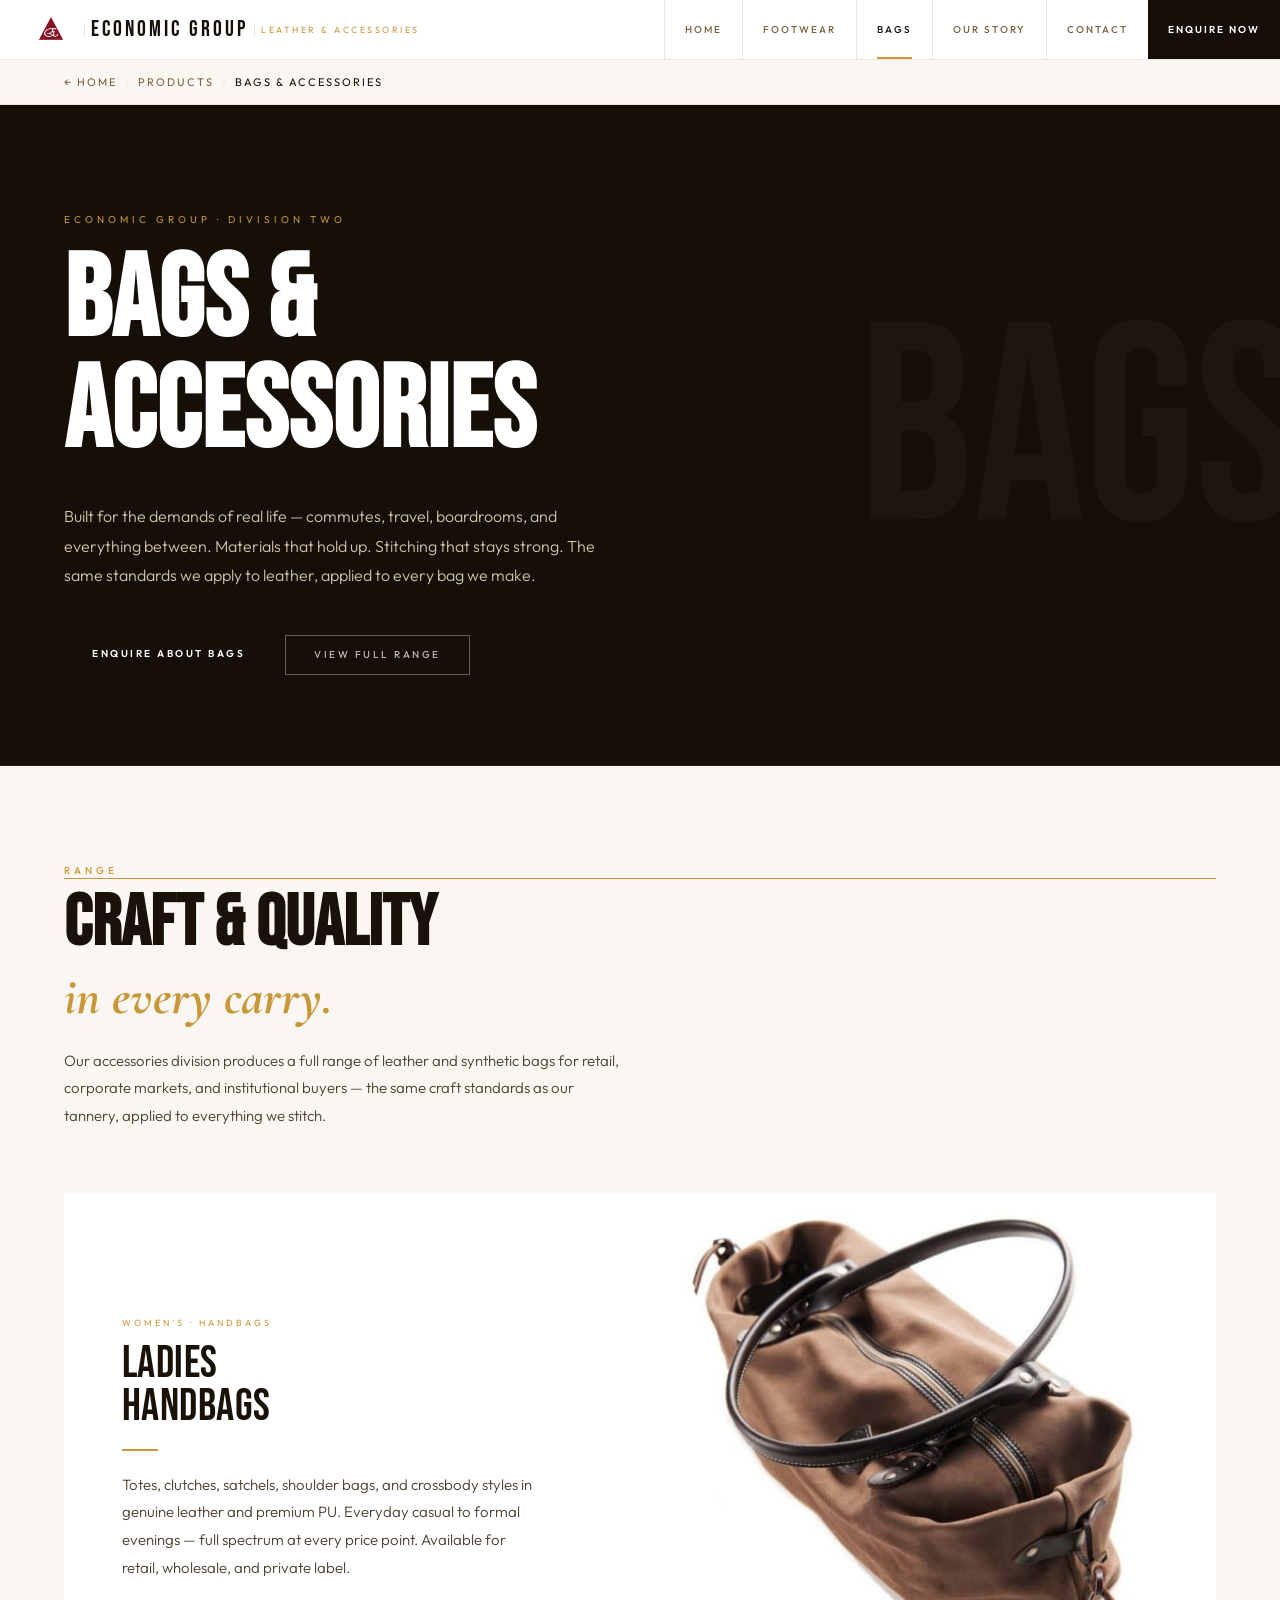
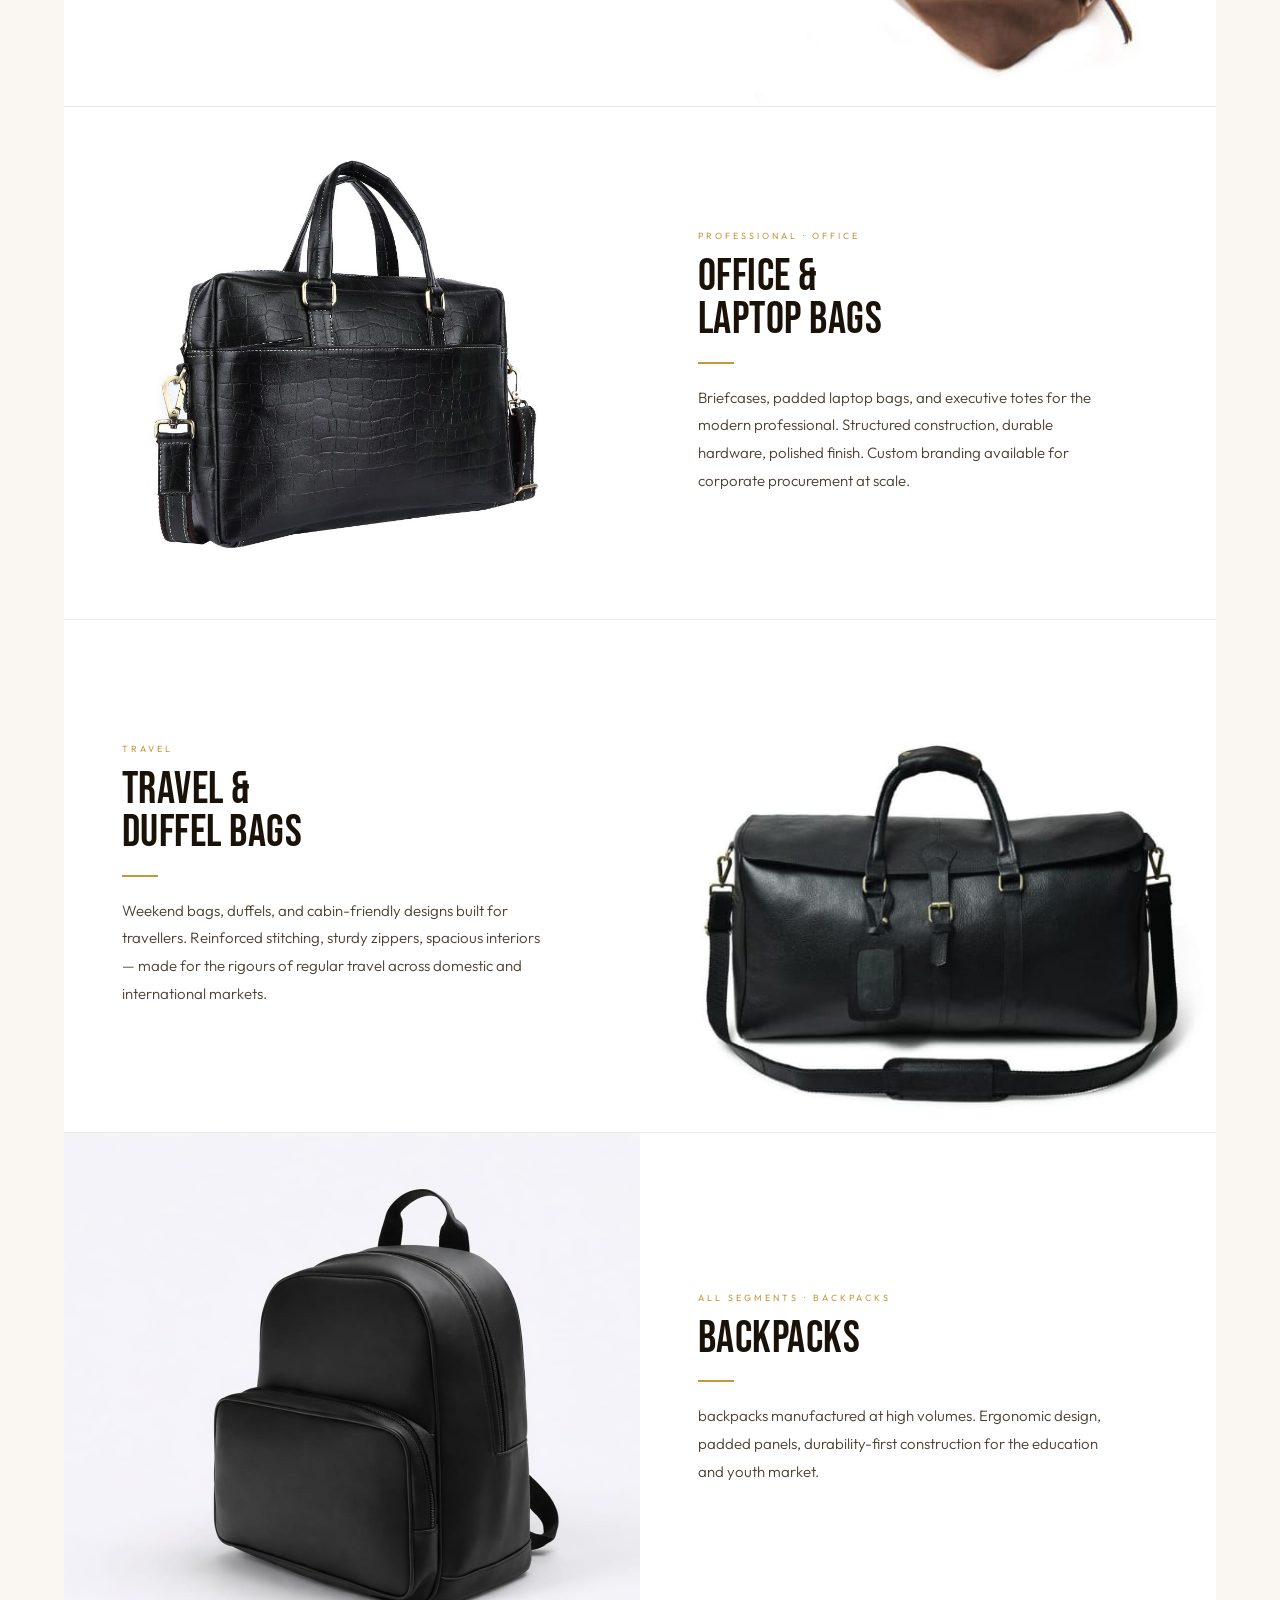
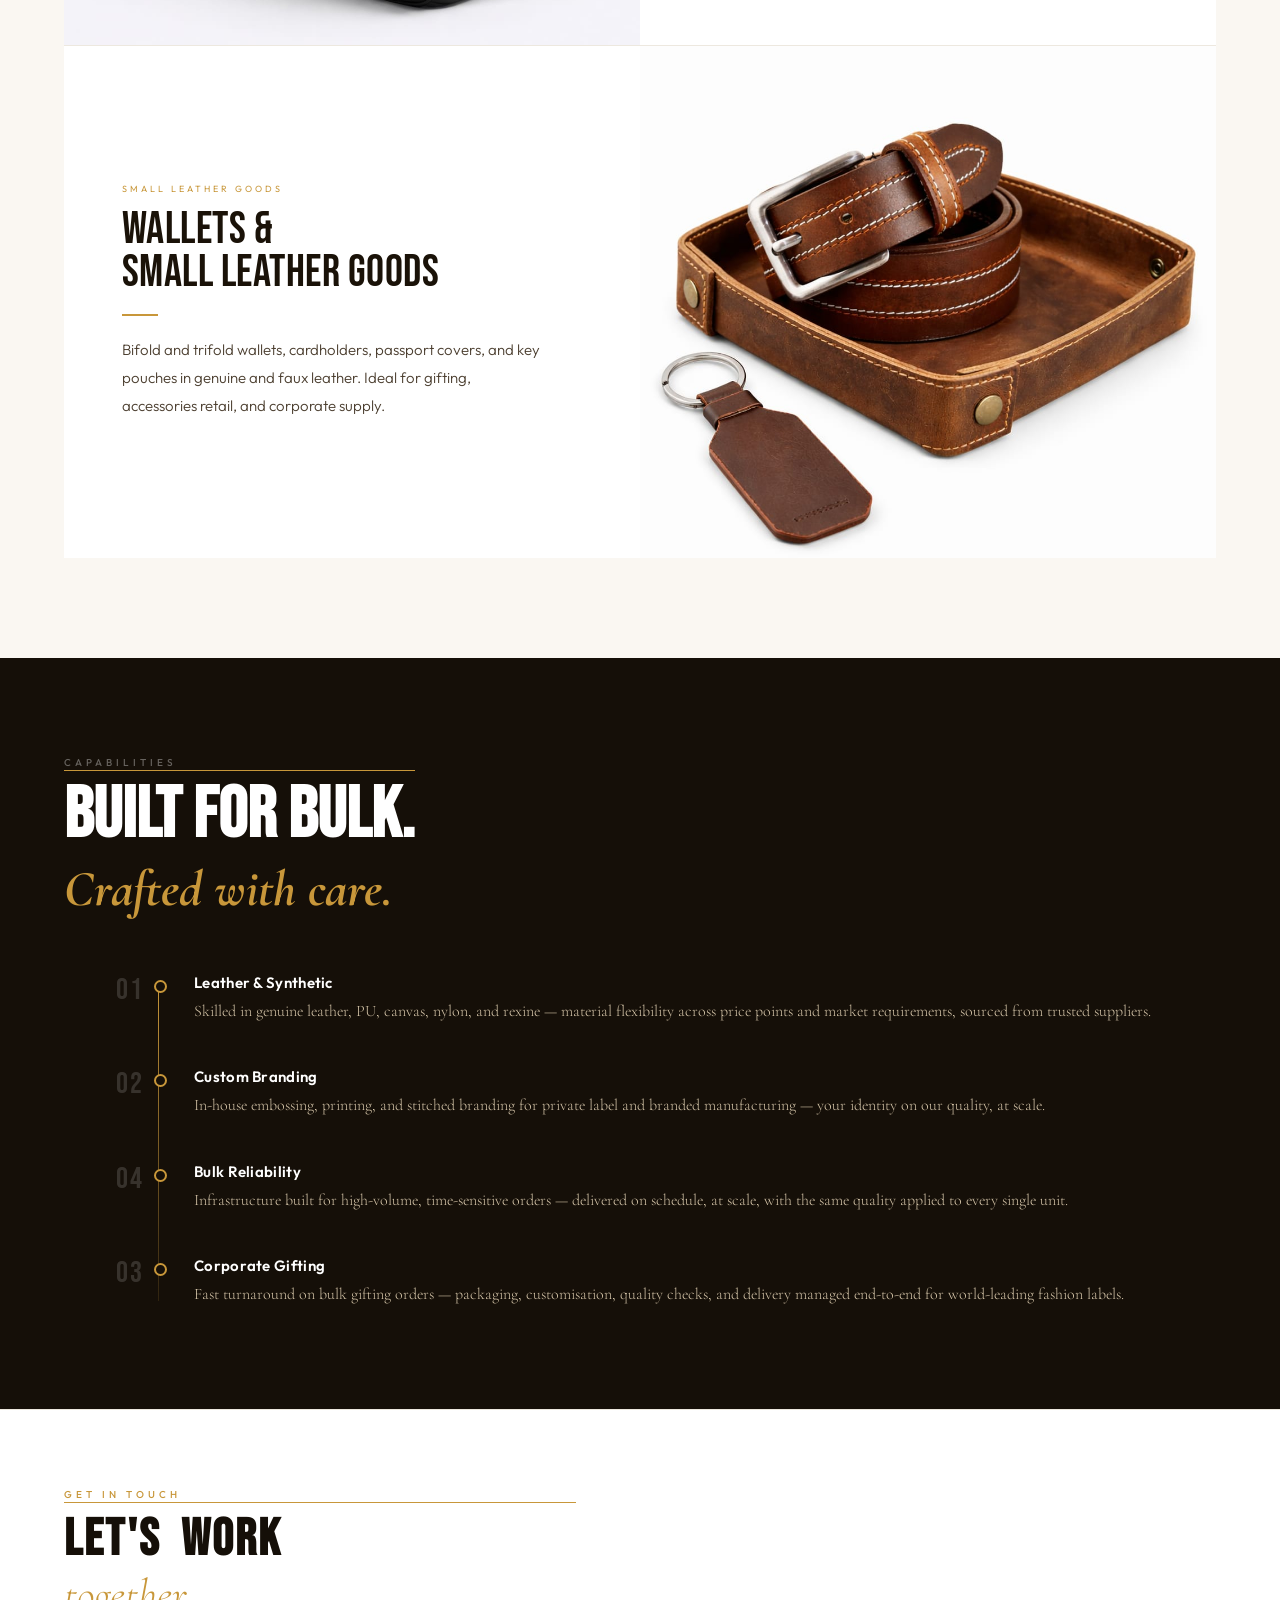
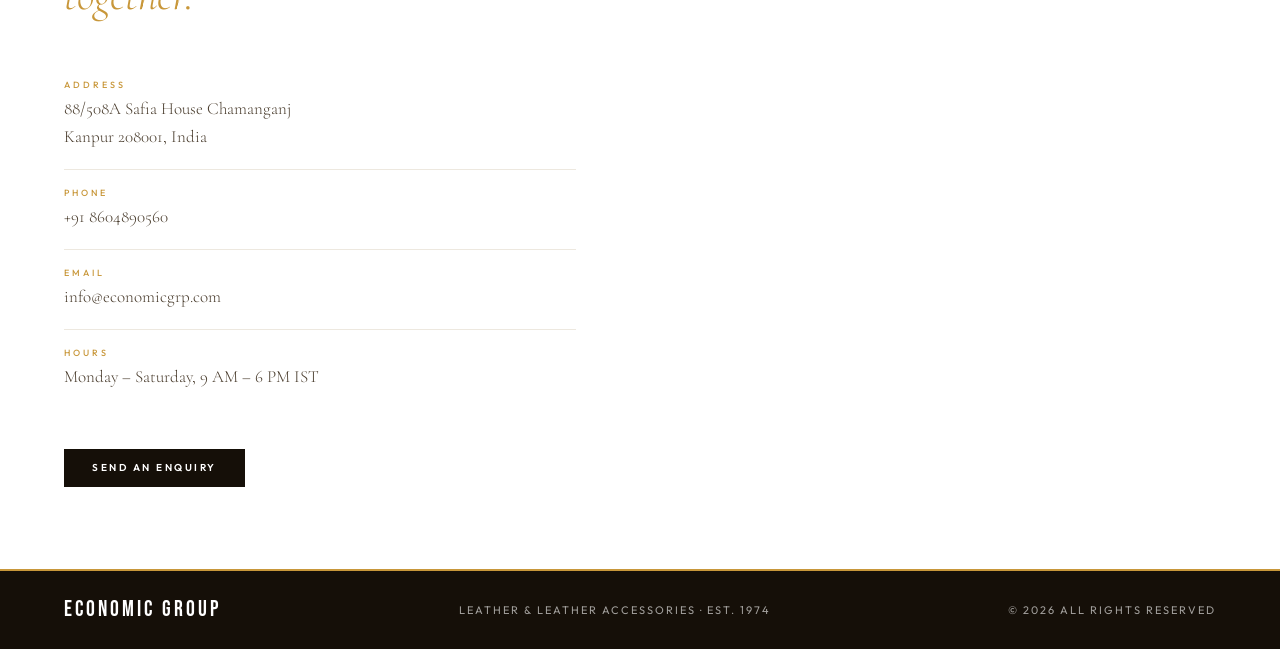
==== bags.html @ 154073e3 "Dev:: initialising project" ====
<!DOCTYPE html>
<html lang="en">
<head>
  <meta charset="UTF-8" />
  <meta name="viewport" content="width=device-width, initial-scale=1.0" />
  <meta name="description" content="Economic Group Bags & Accessories — Full-spectrum leather bag and accessories manufacturing. Division Two." />
  <title>Bags &amp; Accessories — Economic Group</title>
  <link rel="preconnect" href="https://fonts.googleapis.com" />
  <link rel="preconnect" href="https://fonts.gstatic.com" crossorigin />
  <link href="https://fonts.googleapis.com/css2?family=Bebas+Neue&family=Cormorant+Garamond:ital,wght@0,300;0,400;0,600;1,300;1,400;1,600&family=Outfit:wght@300;400;500;600&display=swap" rel="stylesheet" />
  <link rel="stylesheet" href="assets/css/style.css" />
  <link rel="stylesheet" href="assets/css/bags.css" />
</head>
<body>

  <!-- ══════════════════════════════════════
       NAV
  ══════════════════════════════════════ -->
  <header id="navbar">
    <div class="nav-inner">
      <div class="logo-wrap">
        <a href="index.html" style="display:flex;align-items:center;gap:6px;text-decoration:none;">
          <img src="assets/images/logo.png" alt="Economic Group" class="logo-img" />
          <div class="logo-divider"></div>
          <span class="logo-name">Economic Group</span>
          <div class="logo-divider"></div>
          <span class="logo-sub">Leather &amp; Accessories</span>
        </a>
      </div>
      <button class="hamburger" id="hamburger" aria-label="Open menu" aria-expanded="false">
        <span></span><span></span><span></span>
      </button>
      <nav class="nav-links" id="nav-links" role="navigation">
        <a href="index.html"          class="nav-link">Home</a>
        <a href="footwear.html"       class="nav-link">Footwear</a>
        <a href="bags.html"           class="nav-link active">Bags</a>
        <a href="index.html#story"    class="nav-link">Our Story</a>
        <a href="index.html#contact"  class="nav-link">Contact</a>
        <a href="index.html#contact"  class="nav-link cta">Enquire Now</a>
      </nav>
    </div>
  </header>

  <!-- Breadcrumb -->
  <div class="bg-back">
    <a href="index.html">&#8592; Home</a>
    <span class="bg-back-sep">/</span>
    <a href="index.html#products">Products</a>
    <span class="bg-back-sep">/</span>
    <span class="bg-back-current">Bags &amp; Accessories</span>
  </div>

  <!-- ══════════════════════════════════════
       HERO
  ══════════════════════════════════════ -->
  <section class="bg-hero">
    <div class="bg-hero-tag">Economic Group &middot; Division Two</div>
    <h1 class="bg-hero-title">
      <span class="bg-hero-line"><span class="bg-hero-line-inner">BAGS &amp;</span></span>
      <span class="bg-hero-line"><span class="bg-hero-line-inner">ACCESSORIES</span></span>
    </h1>
    <p class="bg-hero-sub">Built for the demands of real life — commutes, travel, boardrooms, and everything between. Materials that hold up. Stitching that stays strong. The same standards we apply to leather, applied to every bag we make.</p>
    <div class="bg-hero-actions">
      <a href="#contact" class="btn btn-fill">Enquire About Bags</a>
      <a href="#range" class="btn btn-ghost">View Full Range</a>
    </div>
  </section>

  <!-- ══════════════════════════════════════
       PRODUCT RANGE
  ══════════════════════════════════════ -->
  <section class="bg-range" id="range">
    <div class="bg-range-top fade-in">
      <div class="section-label">Range</div>
      <h2>CRAFT &amp; QUALITY<br><em>in every carry.</em></h2>
      <p>Our accessories division produces a full range of leather and synthetic bags for retail, corporate markets, and institutional buyers — the same craft standards as our tannery, applied to everything we stitch.</p>
    </div>

    <div class="bg-rows">

      <!-- Row 1: Text → Image -->
      <div class="bg-row fade-in">
        <div class="bg-row-text">
          <div class="bg-row-tag">Women&rsquo;s &middot; Handbags</div>
          <div class="bg-row-name">LADIES<br>HANDBAGS</div>
          <div class="bg-row-rule"></div>
          <p class="bg-row-desc">Totes, clutches, satchels, shoulder bags, and crossbody styles in genuine leather and premium PU. Everyday casual to formal evenings — full spectrum at every price point. Available for retail, wholesale, and private label.</p>
        </div>
        <div class="bg-row-img" style="background-image:url('./assets/images/ladies_handbag.jpeg');"></div>
      </div>

      <!-- Row 2: Image → Text -->
      <div class="bg-row fade-in">
        <div class="bg-row-img" style="background-image:url('./assets/images/laptop_bag.jpeg');"></div>
        <div class="bg-row-text">
          <div class="bg-row-tag">Professional &middot; Office</div>
          <div class="bg-row-name">OFFICE &amp;<br>LAPTOP BAGS</div>
          <div class="bg-row-rule"></div>
          <p class="bg-row-desc">Briefcases, padded laptop bags, and executive totes for the modern professional. Structured construction, durable hardware, polished finish. Custom branding available for corporate procurement at scale.</p>
        </div>
      </div>

      <!-- Row 3: Text → Image -->
      <div class="bg-row fade-in">
        <div class="bg-row-text">
          <div class="bg-row-tag">Travel</div>
          <div class="bg-row-name">TRAVEL &amp;<br>DUFFEL BAGS</div>
          <div class="bg-row-rule"></div>
          <p class="bg-row-desc">Weekend bags, duffels, and cabin-friendly designs built for travellers. Reinforced stitching, sturdy zippers, spacious interiors — made for the rigours of regular travel across domestic and international markets.</p>
        </div>
        <div class="bg-row-img" style="background-image:url('./assets/images/duffle_bag.jpeg');"></div>
      </div>

      <!-- Row 4: Image → Text -->
      <div class="bg-row fade-in">
        <div class="bg-row-img" style="background-image:url('./assets/images/backpack.jpeg');"></div>
        <div class="bg-row-text">
          <div class="bg-row-tag">All Segments &middot; Backpacks</div>
          <div class="bg-row-name">BACKPACKS</div>
          <div class="bg-row-rule"></div>
          <p class="bg-row-desc">backpacks manufactured at high volumes. Ergonomic design, padded panels, durability-first construction for the education and youth market.</p>
        </div>
      </div>

      <!-- Row 5: Text → Image -->
      <div class="bg-row fade-in">
        <div class="bg-row-text">
          <div class="bg-row-tag">Small Leather Goods</div>
          <div class="bg-row-name">WALLETS &amp;<br>SMALL LEATHER GOODS</div>
          <div class="bg-row-rule"></div>
          <p class="bg-row-desc">Bifold and trifold wallets, cardholders, passport covers, and key pouches in genuine and faux leather. Ideal for gifting, accessories retail, and corporate supply.</p>
        </div>
         <div class="bg-row-img" style="background-image:url('./assets/images/accessories.jpeg');"></div>
      </div>

    </div>
  </section>

  <!-- ══════════════════════════════════════
       CAPABILITIES
  ══════════════════════════════════════ -->
  <section class="bg-caps">
    <div class="bg-caps-top">
      <div class="fade-in">
        <div class="section-label" style="color:rgba(255,255,255,0.35)">Capabilities</div>
        <h2>BUILT FOR BULK.<br><em>Crafted with care.</em></h2>
      </div>
    </div>

    <div class="bg-tl-list">

      <div class="bg-tl-row fade-in">
        <div class="bg-tl-year">01</div>
        <div class="bg-tl-body">
          <h4>Leather &amp; Synthetic</h4>
          <p>Skilled in genuine leather, PU, canvas, nylon, and rexine — material flexibility across price points and market requirements, sourced from trusted suppliers.</p>
        </div>
      </div>

      <div class="bg-tl-row fade-in">
        <div class="bg-tl-year">02</div>
        <div class="bg-tl-body">
          <h4>Custom Branding</h4>
          <p>In-house embossing, printing, and stitched branding for private label and branded manufacturing — your identity on our quality, at scale.</p>
        </div>
      </div>

       <div class="bg-tl-row fade-in">
        <div class="bg-tl-year">04</div>
        <div class="bg-tl-body">
          <h4>Bulk Reliability</h4>
          <p>Infrastructure built for high-volume, time-sensitive orders — delivered on schedule, at scale, with the same quality applied to every single unit.</p>
        </div>
      </div>

      <div class="bg-tl-row fade-in">
        <div class="bg-tl-year">03</div>
        <div class="bg-tl-body">
          <h4>Corporate Gifting</h4>
          <p>Fast turnaround on bulk gifting orders — packaging, customisation, quality checks, and delivery managed end-to-end for world-leading fashion labels.</p>
        </div>
      </div>



    </div>
  </section>

  <!-- ══════════════════════════════════════
       CONTACT
  ══════════════════════════════════════ -->
  <section class="contact" id="contact">
    <div class="contact-left fade-in">
      <div>
        <div class="section-label">Get In Touch</div>
        <h2 class="contact-title">LET'S WORK<br><em>together.</em></h2>
        <div class="contact-fields">
          <div class="cf">
            <div class="cf-label">Address</div>
            <div class="cf-val">88/508A Safia House Chamanganj<br>Kanpur 208001, India</div>
          </div>
          <div class="cf">
            <div class="cf-label">Phone</div>
            <div class="cf-val cf-phones">
              <a href="tel:+918604890560">+91 8604890560</a>
            </div>
          </div>
          <div class="cf">
            <div class="cf-label">Email</div>
            <div class="cf-val"><a href="mailto:info@economicgrp.com">info@economicgrp.com</a></div>
          </div>
          <div class="cf">
            <div class="cf-label">Hours</div>
            <div class="cf-val">Monday &ndash; Saturday, 9 AM &ndash; 6 PM IST</div>
          </div>
        </div>
      </div>
      <div class="contact-btn">
        <a href="mailto:info@economicgroup.in" class="btn btn-fill">Send an Enquiry</a>
      </div>
    </div>
    <div class="contact-right">
      <iframe
        class="contact-map"
        src="https://www.google.com/maps/embed?pb=!1m18!1m12!1m3!1d14287.768157332483!2d80.30934991040796!3d26.45759719113403!2m3!1f0!2f0!3f0!3m2!1i1024!2i768!4f13.1!3m3!1m2!1s0x399c4762bb68a57b%3A0x870ddd09cadb2f31!2sEconomic%20Enterprises!5e0!3m2!1sen!2sin!4v1776615343501!5m2!1sen!2sin"
        width="100%"
        height="100%"
        style="border:0;"
        allowfullscreen=""
        loading="lazy"
        referrerpolicy="no-referrer-when-downgrade"
        title="Economic Group location — 44 Matheswartalla Road, Kolkata">
      </iframe>
    </div>
  </section>

  <!-- ══════════════════════════════════════
       FOOTER
  ══════════════════════════════════════ -->
  <footer>
    <div class="footer-inner">
      <div class="f-logo">Economic Group</div>
      <span class="f-mid">Leather &amp; Leather Accessories &middot; Est. 1974</span>
      <span class="f-copy">&copy; 2026 All Rights Reserved</span>
    </div>
  </footer>

  <div id="scroll-progress"></div>
  <script src="assets/js/script.js"></script>
</body>
</html>
---- assets/css/style.css ----
/* ═══════════════════════════════════════════════════════
   ECONOMIC GROUP — style.css
   Design 5: Editorial Minimal (mix of Bold + Minimal White)
   Fonts: Bebas Neue (display) · Cormorant Garamond (serif) · Outfit (body)
   Palette: White/cream base · Amber accent · Dark contrast sections
═══════════════════════════════════════════════════════ */

/* ── DESIGN TOKENS ── */
:root {
  /* Accent */
  --amber:         #c8973a;
  --amber-hover:   #e0aa48;

  /* Backgrounds */
  --dark:          #150f08;
  --dark-2:        #1e160c;
  --dark-3:        #2a1e10;
  --cream:         #faf7f2;
  --white:         #ffffff;

  /* Borders */
  --border:        #ede8df;
  --border-dark:   rgba(255, 255, 255, 0.06);

  /* Typography — all values tuned for legibility */
  --text-primary:  #1a1208;   /* near-black headings / main text */
  --text-body:     #4a3d2e;   /* body paragraphs on light bg */
  --text-muted:    #7a6040;   /* labels, captions, nav links */
  --text-on-dark:  #d4c4a8;   /* body text on dark sections */
  --text-dim:      #8a7058;   /* secondary on dark sections */

  /* Fonts */
  --font-display:  'Bebas Neue', sans-serif;
  --font-serif:    'Cormorant Garamond', Georgia, serif;
  --font-body:     'Outfit', -apple-system, sans-serif;

  /* Layout */
  --nav-h:         60px;
  --max-w:         1280px;
  --pad-x:         64px;
}

/* ── RESET ── */
*, *::before, *::after { box-sizing: border-box; margin: 0; padding: 0; }
html { scroll-behavior: smooth; font-size: 16px; -webkit-text-size-adjust: 100%; }
body { font-family: var(--font-body); background: var(--white); color: var(--text-primary); line-height: 1; overflow-x: clip; }
/* Prevent page scroll when mobile nav is open — does NOT touch overflow-x or break sticky */
body.nav-open { overflow-y: hidden; }
img  { display: block; max-width: 100%; }
a    { text-decoration: none; color: inherit; }
ul   { list-style: none; }

/* ══════════════════════════════════════════════
   GLOBAL ANIMATION TOKENS
══════════════════════════════════════════════ */
:root {
  --ease-out-expo:  cubic-bezier(0.16, 1, 0.3, 1);
  --ease-out-quart: cubic-bezier(0.25, 1, 0.5, 1);
  --ease-in-out:    cubic-bezier(0.4, 0, 0.2, 1);
}

/* ── SCROLL FADE-IN ── */
.fade-in {
  opacity: 0;
  transform: translateY(36px);
  transition: opacity 0.75s var(--ease-out-expo),
              transform 0.75s var(--ease-out-expo);
}
.fade-in.visible {
  opacity: 1;
  transform: translateY(0);
}

/* ── WORD REVEAL (text split animation) ── */
.word-wrap {
  display: inline-block;
  overflow: hidden;
  vertical-align: bottom;
  padding-bottom: 0.05em;     /* prevents descender clip */
  margin-right: 0.22em;
}
.word-wrap .word {
  display: inline-block;
  transform: translateY(108%);
  opacity: 0;
  transition: transform 0.75s var(--ease-out-expo),
              opacity 0.55s ease;
}
.word-wrap.revealed .word {
  transform: translateY(0);
  opacity: 1;
}

/* ── HERO INTRO SEQUENCE ── */
@keyframes heroSlideUp {
  from { opacity: 0; transform: translateY(28px); }
  to   { opacity: 1; transform: translateY(0);    }
}
@keyframes heroFadeIn {
  from { opacity: 0; }
  to   { opacity: 1; }
}
/* Curtain-reveal: inner span rises up from behind a clipped container */
@keyframes heroLineUp {
  from { transform: translateY(110%); opacity: 0; }
  to   { transform: translateY(0);    opacity: 1; }
}
/* Eyebrow line extends in */
@keyframes eyebrowExpand {
  from { width: 0; opacity: 0; }
  to   { width: 28px; opacity: 1; }
}

.hero-eyebrow      { animation: heroSlideUp  0.8s var(--ease-out-expo) 0.2s  both; }
.eyebrow-line      { animation: eyebrowExpand 0.7s var(--ease-out-expo) 0.15s both; }
/* Title: each line staggers */
.hero-title        { animation: none; } /* handled per-line below */
.hero-line-inner   { animation: heroLineUp 0.9s var(--ease-out-expo) both; }
.hero-line:nth-child(1) .hero-line-inner { animation-delay: 0.35s; }
.hero-line:nth-child(2) .hero-line-inner { animation-delay: 0.55s; }
.hero-line:nth-child(3) .hero-line-inner { animation-delay: 0.75s; }
.hero-sub          { animation: heroSlideUp  0.9s var(--ease-out-expo) 1.0s  both; }
.hero-actions      { animation: heroSlideUp  0.9s var(--ease-out-expo) 1.2s  both; }
.hero-badge        { animation: heroFadeIn   1.0s ease                 1.5s  both; }
.hero-scroll-hint  { animation: heroFadeIn   1.0s ease                 1.9s  both; }

/* ── SECTION LABEL UNDERLINE DRAW ── */
.section-label {
  position: relative;
  display: inline-block;
}
.section-label::after {
  content: '';
  position: absolute;
  bottom: -3px;
  left: 0;
  width: 0;
  height: 1px;
  background: var(--amber);
  transition: width 0.6s var(--ease-out-expo);
}
.section-label.revealed::after { width: 100%; }

/* ── NAV SCROLLED STATE ── */
#navbar {
  transition: box-shadow 0.3s ease, background 0.3s ease;
}
#navbar.scrolled {
  box-shadow: 0 2px 24px rgba(21,15,8,0.10);
}

/* ── SMOOTH SCROLL OVERRIDE (for JS eased scroll) ── */
html { scroll-behavior: auto; }   /* we handle it in JS for polish */

/* ── TIMELINE LINE DRAW ── */
.tl-list::before {
  transform-origin: top;
  transform: scaleY(0);
  transition: transform 1.4s var(--ease-out-expo);
}
.tl-list.line-drawn::before { transform: scaleY(1); }

/* ── STAT PULSE ON COMPLETE ── */
@keyframes statPulse {
  0%   { transform: scale(1);    }
  40%  { transform: scale(1.06); }
  100% { transform: scale(1);    }
}
.stat-num.pulse { animation: statPulse 0.45s var(--ease-out-quart); }

/* ── SHIMMER ON AMBER RULE ── */
@keyframes shimmerRule {
  from { background-position: -100% 0; }
  to   { background-position: 200% 0;  }
}
.rule.shimmer {
  background: linear-gradient(
    90deg,
    var(--amber) 0%,
    #f0c060 45%,
    var(--amber) 100%
  );
  background-size: 200% 100%;
  animation: shimmerRule 1.2s ease forwards;
}

/* ── PRODUCT CARD HOVER LIFT ── */
.prod-card {
  transition: transform 0.4s var(--ease-out-expo),
              box-shadow 0.4s var(--ease-out-expo);
  will-change: transform;
}
.prod-card:hover {
  transform: translateY(-6px);
  box-shadow: 0 20px 48px rgba(21,15,8,0.12);
}

/* ── PRODUCT CARD INNER IMAGE ZOOM (merged with base .prod-photo below) ── */

/* ── BUTTON MAGNETIC / RIPPLE ── */
.btn { position: relative; overflow: hidden; }
.btn .ripple {
  position: absolute;
  border-radius: 50%;
  background: rgba(255,255,255,0.25);
  transform: scale(0);
  animation: rippleAnim 0.55s linear;
  pointer-events: none;
}
@keyframes rippleAnim {
  to { transform: scale(4); opacity: 0; }
}

/* ── ABOUT / BANNER STAT HOVER ── */
.banner-stat {
  transition: transform 0.3s var(--ease-out-expo),
              border-color 0.3s ease,
              padding-left 0.3s var(--ease-out-expo);
}
.banner-stat:hover {
  border-bottom-color: rgba(200,151,58,0.3);
}

/* ── TIMELINE ROW HOVER ── */
.tl-row {
  transition: background 0.2s ease;
}

/* ── TICKER PAUSE ON HOVER ── */
.ticker:hover .ticker-track { animation-play-state: paused; }

/* ── CONTACT FIELD HOVER ── */
.cf {
  transition: padding-left 0.25s var(--ease-out-expo);
}
.cf:hover { padding-left: 6px; }
.cf .cf-label {
  transition: letter-spacing 0.3s ease;
}
.cf:hover .cf-label { letter-spacing: 5px; }

/* ── IMAGE OVERLAY SHIMMER on about-img ── */
.about-img::after {
  content: '';
  position: absolute;
  inset: 0;
  background: linear-gradient(
    135deg,
    transparent 40%,
    rgba(200,151,58,0.08) 50%,
    transparent 60%
  );
  background-size: 200% 200%;
  opacity: 0;
  transition: opacity 0.4s ease;
  pointer-events: none;
  z-index: 1;
}
.about-img:hover::after { opacity: 1; }

/* ── SHARED UTILITIES ── */
.section-label {
  font-family: var(--font-body);
  font-size: 10px;
  color: var(--amber);
  letter-spacing: 4px;
  text-transform: uppercase;
  font-weight: 500;
  margin-bottom: 14px;
  display: block;
}

.rule {
  width: 36px;
  height: 2px;
  background: var(--amber);
  margin: 20px 0;
}

/* ── BUTTONS ── */
.btn {
  display: inline-block;
  font-family: var(--font-body);
  font-size: 10px;
  font-weight: 600;
  letter-spacing: 2.5px;
  text-transform: uppercase;
  padding: 14px 28px;
  cursor: pointer;
  transition: background 0.25s, color 0.25s, border-color 0.25s;
  white-space: nowrap;
}
.btn-fill            { background: var(--dark); color: #fff; }
.btn-fill:hover      { background: var(--amber); color: var(--dark); }
.btn-border          { border: 1px solid var(--border); color: var(--text-muted); }
.btn-border:hover    { border-color: var(--amber); color: var(--amber); }

/* ══════════════════════════════════════════════
   NAVBAR
══════════════════════════════════════════════ */
#navbar {
  position: sticky;
  top: 0;
  z-index: 1000;
  background: #fff;
  border-bottom: 1px solid var(--border);
  height: var(--nav-h);
  /* overflow visible so the absolute dropdown clears the bar */
  overflow: visible;
}

.nav-inner {
  width: 100%;
  padding: 0 0 0 24px;
  height: 100%;
  display: flex;
  align-items: center;
  justify-content: space-between;
  position: relative; /* containing block for absolute dropdown */
}

/* ── Logo ── */
.logo-wrap    { display: flex; align-items: center; gap: 6px; }
.logo-img     { height: 54px; width: 54px; object-fit: contain; display: block; flex-shrink: 0; }
.logo-name    { font-family: var(--font-display); font-size: 22px; letter-spacing: 3px; color: var(--dark); line-height: 1; }
.logo-divider { width: 1px; height: 14px; background: var(--border); flex-shrink: 0; }
.logo-sub     { font-family: var(--font-body); font-size: 9px; color: var(--amber); letter-spacing: 2.5px; text-transform: uppercase; font-weight: 400; }

/* ── Desktop nav list ── */
.nav-links {
  display: flex;
  align-items: center;
  height: 100%;
  /* clip the amber underlines so they don't overflow the bar */
  overflow: hidden;
}

/* ── Each nav link ── */
.nav-link {
  position: relative;
  font-family: var(--font-body);
  font-size: 10px;
  color: var(--text-muted);
  letter-spacing: 2px;
  text-transform: uppercase;
  font-weight: 500;
  padding: 0 20px;
  height: 100%;
  display: flex;
  align-items: center;
  border-left: 1px solid var(--border);
  white-space: nowrap;
  transition: color 0.2s;
}

/* Amber underline slide — regular links only */
.nav-link:not(.cta)::after {
  content: '';
  position: absolute;
  bottom: 0; left: 20px; right: 20px;
  height: 2px;
  background: var(--amber);
  transform: scaleX(0);
  transform-origin: left;
  transition: transform 0.35s var(--ease-out-expo);
}
.nav-link:not(.cta):hover::after,
.nav-link:not(.cta).active::after { transform: scaleX(1); }
.nav-link:not(.cta):hover,
.nav-link:not(.cta).active        { color: var(--dark); }

/* ── CTA button ── */
.nav-link.cta {
  background: var(--dark);
  color: #fff;
  font-weight: 600;
  border-left: none;
  transition: background 0.25s, color 0.25s;
}
.nav-link.cta:hover { background: var(--amber); color: var(--dark); }

/* ── Hamburger (hidden on desktop) ── */
.hamburger {
  display: none;
  flex-direction: column;
  justify-content: center;
  gap: 5px;
  background: none;
  border: none;
  cursor: pointer;
  padding: 8px;
  flex-shrink: 0;
}
.hamburger span {
  display: block;
  width: 22px;
  height: 2px;
  background: var(--dark);
  border-radius: 1px;
  transition: transform 0.3s ease, opacity 0.3s ease;
  transform-origin: center;
}
.hamburger.open span:nth-child(1) { transform: translateY(7px) rotate(45deg); }
.hamburger.open span:nth-child(2) { opacity: 0; transform: scaleX(0); }
.hamburger.open span:nth-child(3) { transform: translateY(-7px) rotate(-45deg); }

/* ══════════════════════════════════════════════
   HERO — full-width video background
══════════════════════════════════════════════ */
.hero {
  position: relative;
  width: 100%;
  min-height: calc(100vh - var(--nav-h));
  max-height: clamp(860px, 92vh, 1100px);
  overflow: hidden;
  display: flex;
  align-items: flex-end;
  border-bottom: 2px solid var(--amber);
}

/* Video fills the entire hero */
.hero-video {
  position: absolute;
  inset: 0;
  width: 100%;
  height: 100%;
  object-fit: cover;
  object-position: center 30%;
  z-index: 0;
  /* Slight warmth filter to match amber palette */
  filter: brightness(0.85) saturate(0.9) sepia(0.12);
}

/* Warm cinematic gradient overlay */
/* Strong dark on left (for text legibility), soft on right */
.hero-overlay {
  position: absolute;
  inset: 0;
  z-index: 1;
  background:
    linear-gradient(
      to right,
      rgba(12, 7, 2, 0.88) 0%,
      rgba(12, 7, 2, 0.70) 40%,
      rgba(12, 7, 2, 0.30) 70%,
      rgba(12, 7, 2, 0.10) 100%
    ),
    linear-gradient(
      to top,
      rgba(12, 7, 2, 0.60) 0%,
      transparent 40%
    );
}

/* Text content — sits above video + overlay */
.hero-content {
  position: relative;
  z-index: 2;
  padding: 0 var(--pad-x) 130px;
  max-width: 720px;
}

.hero-eyebrow {
  display: flex;
  align-items: center;
  gap: 12px;
  font-family: var(--font-body);
  font-size: 9px;
  color: var(--amber);
  letter-spacing: 4px;
  text-transform: uppercase;
  font-weight: 500;
  margin-bottom: 24px;
}
.eyebrow-line {
  display: block;
  width: 28px;
  height: 1px;
  background: var(--amber);
  flex-shrink: 0;
}

.hero-title {
  font-family: var(--font-display);
  font-size: clamp(58px, 7.5vw, 96px);
  line-height: 1;
  letter-spacing: 2px;
  color: #f5ede0;
  margin-bottom: 28px;
}

/* Each line: clips the inner span so it reveals upward */
.hero-line {
  display: block;
  overflow: hidden;
  padding-bottom: 0.04em; /* prevent descender clipping */
}
.hero-line-inner {
  display: block;
}
.hero-line-inner.amber   { color: var(--amber); }
.hero-line-inner.outline {
  -webkit-text-stroke: 1.5px rgba(245, 237, 224, 0.92);
  /* Dark fill matching the hero overlay — looks hollow on video, renders sharp */
  color: rgba(10, 6, 2, 0.72);
  transform: translateZ(0);
  backface-visibility: hidden;
  -webkit-backface-visibility: hidden;
}

.hero-sub {
  font-family: var(--font-serif);
  font-size: 17px;
  color: rgba(220, 200, 170, 0.88);
  line-height: 1.75;
  font-weight: 300;
  font-style: italic;
  max-width: 520px;
  margin-bottom: 40px;
}

.hero-actions { display: flex; gap: 12px; flex-wrap: wrap; }

/* Ghost button variant for hero (white outline, readable on video) */
.btn-ghost {
  border: 1px solid rgba(245,237,224,0.35);
  color: rgba(245,237,224,0.75);
  background: transparent;
  padding: 14px 28px;
  font-family: var(--font-body);
  font-size: 10px;
  font-weight: 500;
  letter-spacing: 2.5px;
  text-transform: uppercase;
  transition: border-color 0.25s, color 0.25s, background 0.25s;
  display: inline-block;
}
.btn-ghost:hover {
  border-color: var(--amber);
  color: var(--amber);
}

/* Badge — bottom-left corner of hero */
.hero-badge {
  position: absolute;
  bottom: 32px;
  right: var(--pad-x);
  z-index: 2;
  background: rgba(21, 15, 8, 0.75);
  border-left: 3px solid var(--amber);
  padding: 14px 20px;
  backdrop-filter: blur(8px);
  -webkit-backdrop-filter: blur(8px);
}
.hero-badge-label {
  font-family: var(--font-body);
  font-size: 8px;
  color: var(--amber);
  letter-spacing: 3px;
  text-transform: uppercase;
  margin-bottom: 4px;
  font-weight: 500;
}
.hero-badge-val {
  font-family: var(--font-display);
  font-size: 22px;
  color: #f5ede0;
  letter-spacing: 2px;
}

/* Scroll hint */
.hero-scroll-hint {
  position: absolute;
  bottom: 40px;
  left: 50%;
  transform: translateX(-50%);
  z-index: 2;
  display: flex;
  flex-direction: column;
  align-items: center;
  gap: 6px;
}
.hero-scroll-hint span {
  font-family: var(--font-body);
  font-size: 8px;
  color: rgba(200,151,58,0.6);
  letter-spacing: 3px;
  text-transform: uppercase;
}
.scroll-arrow {
  width: 1px;
  height: 32px;
  background: linear-gradient(to bottom, var(--amber), transparent);
  animation: scrollPulse 1.8s ease-in-out infinite;
}
@keyframes scrollPulse {
  0%, 100% { opacity: 0.4; transform: scaleY(0.7); }
  50%       { opacity: 1;   transform: scaleY(1);   }
}

/* ══════════════════════════════════════════════
   TICKER
══════════════════════════════════════════════ */
.ticker {
  background: var(--dark);
  padding: 16px 0;
  overflow: hidden;
  white-space: nowrap;
  border-top: 2px solid var(--amber);
  border-bottom: 1px solid rgba(255,255,255,0.06);
  user-select: none;
}
.ticker-track {
  display: inline-flex;
  align-items: center;
  animation: ticker 32s linear infinite;
}
.ticker-track span {
  font-family: var(--font-body);
  font-size: 11px;
  color: rgba(255, 255, 255, 0.82);
  letter-spacing: 3px;
  text-transform: uppercase;
  font-weight: 500;
  padding: 0 24px;
}
.ticker-track .sep { color: var(--amber); padding: 0 4px; }

@keyframes ticker {
  from { transform: translateX(0); }
  to   { transform: translateX(-50%); }
}

/* ══════════════════════════════════════════════
   STATS
══════════════════════════════════════════════ */
.stats {
  display: grid;
  grid-template-columns: repeat(4, 1fr);
  border-bottom: 1px solid var(--border);
}
.stat {
  padding: 48px 24px;
  text-align: center;
  border-right: 1px solid var(--border);
  transition: background 0.25s;
}
.stat:last-child { border-right: none; }
.stat:hover { background: var(--cream); }

.stat-num {
  font-family: var(--font-display);
  font-size: 58px;
  color: var(--dark);
  letter-spacing: 2px;
  line-height: 1;
}
.stat-num sup {
  font-size: 24px;
  color: var(--amber);
  font-family: var(--font-body);
  font-weight: 300;
  vertical-align: super;
}
.stat-lbl {
  font-family: var(--font-serif);
  font-size: 15px;
  color: var(--text-body);
  font-style: italic;
  font-weight: 300;
  margin-top: 10px;
}

/* ══════════════════════════════════════════════
   ABOUT
══════════════════════════════════════════════ */
.about {
  display: grid;
  grid-template-columns: 1fr 1fr;
  min-height: 520px;
  border-bottom: 1px solid var(--border);
}
.about-img {
  position: relative;
  overflow: hidden;
  min-height: clamp(480px, 42vw, 780px);
}
.about-img-inner {
  position: absolute;
  inset: 0;
  background-size: cover;
  background-position: center;
  transition: transform 0.9s ease;
}
.about-img:hover .about-img-inner { transform: scale(1.04); }

.about-img-tag {
  position: absolute;
  bottom: 0; left: 0; right: 0;
  background: var(--dark);
  padding: 16px 28px;
  display: flex;
  justify-content: space-between;
  align-items: center;
}
.about-img-tag span {
  font-family: var(--font-body);
  font-size: 9px;
  color: var(--text-dim);
  letter-spacing: 2px;
  text-transform: uppercase;
  font-weight: 400;
}
.about-img-tag strong {
  font-family: var(--font-display);
  font-size: 16px;
  color: var(--amber);
  letter-spacing: 2px;
}

.about-text {
  padding: 72px var(--pad-x);
  display: flex;
  flex-direction: column;
  justify-content: center;
  border-left: 1px solid var(--border);
}
.about-title {
  font-family: var(--font-display);
  font-size: 52px;
  color: var(--dark);
  letter-spacing: 2px;
  line-height: 1;
}
.about-title .italic-accent {
  font-family: var(--font-serif);
  font-size: 44px;
  font-style: italic;
  color: var(--amber);
  font-weight: 300;
  letter-spacing: 0;
  display: block;
  line-height: 1.25;
}
.about-text > p {
  font-family: var(--font-serif);
  font-size: 17px;
  color: var(--text-body);
  line-height: 1.88;
  font-weight: 300;
  margin-bottom: 24px;
}
.about-list { display: flex; flex-direction: column; gap: 13px; }
.about-list li {
  display: flex;
  gap: 12px;
  align-items: flex-start;
  font-family: var(--font-body);
  font-size: 13px;
  color: var(--text-body);
  font-weight: 400;
  line-height: 1.55;
}
.about-list li::before {
  content: '◆';
  color: var(--amber);
  font-size: 7px;
  margin-top: 4px;
  flex-shrink: 0;
}

/* ══════════════════════════════════════════════
   PRODUCTS
══════════════════════════════════════════════ */
.products {
  background: var(--cream);
  padding: 80px var(--pad-x);
  border-bottom: 1px solid var(--border);
}
.prod-header {
  display: flex;
  justify-content: space-between;
  align-items: flex-end;
  border-bottom: 1px solid var(--border);
  padding-bottom: 22px;
  margin-bottom: 40px;
}
.prod-title {
  font-family: var(--font-display);
  font-size: 52px;
  color: var(--dark);
  letter-spacing: 2px;
  line-height: 1;
}
.prod-title em {
  font-family: var(--font-serif);
  font-size: 44px;
  font-style: italic;
  color: var(--amber);
  font-weight: 300;
  letter-spacing: 0;
}
.prod-count {
  font-family: var(--font-body);
  font-size: 11px;
  color: var(--text-muted);
  letter-spacing: 2px;
  text-transform: uppercase;
  margin-top: 7px;
}
.view-all {
  font-family: var(--font-body);
  font-size: 10px;
  color: var(--text-primary);
  letter-spacing: 2px;
  text-transform: uppercase;
  font-weight: 600;
  display: flex;
  align-items: center;
  gap: 8px;
  border-bottom: 1px solid var(--border);
  padding-bottom: 2px;
  transition: color 0.2s;
  white-space: nowrap;
}
.view-all::after { content: '→'; color: var(--amber); transition: transform 0.2s; }
.view-all:hover  { color: var(--amber); }
.view-all:hover::after { transform: translateX(4px); }

.prod-grid {
  display: grid;
  grid-template-columns: 1fr 1fr;
  gap: 2px;
}
.prod-card { background: var(--white); overflow: hidden; }
.prod-photo-wrap { overflow: hidden; aspect-ratio: 4 / 3; }
.prod-photo {
  height: 100%;
  background-size: cover;
  background-position: center;
  transition: transform 0.7s ease;
  will-change: transform;
}
.prod-card:hover .prod-photo { transform: scale(1.05); }

.prod-body { padding: 30px 32px; border-top: 1px solid var(--border); }
.prod-body.featured { border-top: 2px solid var(--amber); }

.prod-meta { display: flex; justify-content: space-between; align-items: center; margin-bottom: 14px; }
.prod-num  { font-family: var(--font-display); font-size: 14px; color: var(--border); letter-spacing: 2px; }
.prod-cat  { font-family: var(--font-body); font-size: 9px; color: var(--amber); letter-spacing: 2.5px; text-transform: uppercase; font-weight: 500; }

.prod-name {
  font-family: var(--font-serif);
  font-size: 27px;
  color: var(--text-primary);
  font-weight: 400;
  margin-bottom: 12px;
  line-height: 1.2;
}
.prod-desc {
  font-family: var(--font-body);
  font-size: 13px;
  color: var(--text-body);
  line-height: 1.78;
  margin-bottom: 18px;
  font-weight: 300;
}
.prod-tags { display: flex; flex-wrap: wrap; gap: 8px; margin-bottom: 22px; }
.ptag {
  font-family: var(--font-body);
  font-size: 9px;
  color: var(--amber);
  border: 1px solid rgba(200,151,58,0.3);
  background: rgba(200,151,58,0.07);
  padding: 5px 12px;
  letter-spacing: 1px;
  text-transform: uppercase;
  font-weight: 500;
}
.prod-link {
  font-family: var(--font-body);
  font-size: 10px;
  color: var(--text-primary);
  letter-spacing: 2px;
  text-transform: uppercase;
  font-weight: 600;
  display: inline-flex;
  align-items: center;
  gap: 8px;
  transition: color 0.2s;
}
.prod-link::after { content: '→'; color: var(--amber); transition: transform 0.2s; }
.prod-link:hover  { color: var(--amber); }
.prod-link:hover::after { transform: translateX(5px); }

/* ══════════════════════════════════════════════
   TIMELINE
══════════════════════════════════════════════ */
.tl-section { padding: 80px var(--pad-x); border-bottom: 1px solid var(--border); }
.tl-top     { margin-bottom: 56px; }

.tl-title {
  font-family: var(--font-display);
  font-size: 52px;
  color: var(--dark);
  letter-spacing: 2px;
  line-height: 1;
  margin-top: 6px;
}
.tl-title em {
  font-family: var(--font-serif);
  font-size: 44px;
  font-style: italic;
  color: var(--amber);
  font-weight: 300;
  letter-spacing: 0;
}

.tl-list {
  position: relative;
  padding-left: 130px;
}
.tl-list::before {
  content: '';
  position: absolute;
  left: 96px;
  top: 8px; bottom: 8px;
  width: 1px;
  background: linear-gradient(to bottom, var(--amber), var(--border));
}

.tl-row {
  display: flex;
  align-items: flex-start;
  gap: 36px;
  padding-bottom: 44px;
  position: relative;
  cursor: default;
}
.tl-row:last-child { padding-bottom: 0; }

/* Dot on timeline */
.tl-row::before {
  content: '';
  position: absolute;
  left: -40px; top: 5px;
  width: 13px; height: 13px;
  border-radius: 50%;
  background: var(--white);
  border: 2px solid var(--amber);
  z-index: 1;
  transition: background 0.25s;
}
.tl-row:hover::before { background: var(--amber); }

.tl-year {
  font-family: var(--font-display);
  font-size: 30px;
  color: #ddd;
  letter-spacing: 2px;
  min-width: 80px;
  line-height: 1;
  position: absolute;
  left: -130px; top: 0;
  text-align: right;
  transition: color 0.25s;
}
.tl-year.active,
.tl-row:hover .tl-year { color: var(--amber); }

.tl-body h4 {
  font-family: var(--font-body);
  font-size: 15px;
  color: var(--text-primary);
  font-weight: 600;
  letter-spacing: 0.3px;
  margin-bottom: 7px;
}
.tl-body p {
  font-family: var(--font-serif);
  font-size: 16px;
  color: var(--text-body);
  line-height: 1.78;
  font-weight: 300;
}

/* ══════════════════════════════════════════════
   WHY CHOOSE US — inside .tl-section
══════════════════════════════════════════════ */

/* Header row with Bata badge */
.wcu-top-row {
  display: grid;
  grid-template-columns: 1fr auto;
  gap: 48px;
  align-items: start;
  padding-bottom: 40px;
  border-bottom: 1px solid var(--border);
  margin-bottom: 40px;
}
/* Override .tl-top margin inside wcu section */
.wcu-top-row .tl-top {
  margin-bottom: 0;
}
.wcu-intro-sub {
  font-family: var(--font-serif);
  font-size: 17px;
  color: var(--text-body);
  line-height: 1.85;
  font-weight: 300;
  max-width: 560px;
  margin-top: 16px;
}
.wcu-bata-badge {
  border: 1px solid rgba(200,151,58,0.4);
  padding: 24px 28px;
  min-width: 220px;
  flex-shrink: 0;
}
.wcu-bata-label {
  font-family: var(--font-display);
  font-size: 18px;
  color: var(--amber);
  letter-spacing: 2px;
  margin-bottom: 10px;
}
.wcu-bata-desc {
  font-family: var(--font-body);
  font-size: 12px;
  color: var(--text-muted);
  line-height: 1.65;
  font-weight: 300;
}

/* The Difference callout */
.wcu-diff {
  display: grid;
  grid-template-columns: 1fr 1fr;
  gap: 48px;
  align-items: center;
  padding-bottom: 40px;
  border-bottom: 1px solid var(--border);
  margin-bottom: 40px;
}
.wcu-diff-title {
  font-family: var(--font-display);
  font-size: 36px;
  color: var(--dark);
  letter-spacing: 1px;
  line-height: 1;
  margin-top: 8px;
}
.wcu-diff-title em {
  font-family: var(--font-serif);
  font-style: italic;
  font-size: 32px;
  color: var(--amber);
  font-weight: 300;
  letter-spacing: 0;
}
.wcu-diff-body {
  font-family: var(--font-serif);
  font-size: 17px;
  color: var(--text-body);
  line-height: 1.85;
  font-weight: 300;
}
.wcu-diff-body em { font-style: italic; color: var(--amber); }

/* 6-card grid */
.wcu-grid {
  display: grid;
  grid-template-columns: repeat(3, 1fr);
  gap: 1px;
  background: var(--border);
}
.wcu-card {
  background: var(--white);
  padding: 28px 28px 32px;
  transition: background 0.25s ease;
}
.wcu-card:hover { background: var(--cream); }
.wcu-num {
  font-family: var(--font-serif);
  font-size: 26px;
  color: var(--border);
  line-height: 1;
  margin-bottom: 12px;
}
.wcu-card h4 {
  font-family: var(--font-body);
  font-size: 14px;
  color: var(--text-primary);
  font-weight: 600;
  letter-spacing: 0.3px;
  margin-bottom: 10px;
  text-transform: uppercase;
}
.wcu-card p {
  font-family: var(--font-serif);
  font-size: 15px;
  color: var(--text-body);
  line-height: 1.78;
  font-weight: 300;
}

/* Responsive */
@media (max-width: 1024px) {
  .wcu-top-row { grid-template-columns: 1fr; }
  .wcu-grid    { grid-template-columns: repeat(2, 1fr); }
}
@media (max-width: 768px) {
  .wcu-top-row { gap: 32px; padding-bottom: 40px; margin-bottom: 40px; }
  .wcu-diff    { grid-template-columns: 1fr; gap: 24px; padding-bottom: 40px; margin-bottom: 40px; }
  .wcu-diff-title { font-size: 28px; }
  .wcu-diff-title em { font-size: 24px; }
  .wcu-grid    { grid-template-columns: 1fr; }
  .wcu-card    { padding: 28px 20px; }
  .wcu-bata-badge { min-width: auto; }
}

/* ══════════════════════════════════════════════
   DARK BANNER
══════════════════════════════════════════════ */
.dark-banner {
  background: var(--dark);
  padding: 80px var(--pad-x);
  display: grid;
  grid-template-columns: 1fr 1fr;
  gap: 80px;
  align-items: center;
}
.banner-title {
  font-family: var(--font-display);
  font-size: 52px;
  color: #fff;
  letter-spacing: 2px;
  line-height: 0.95;
  margin-bottom: 20px;
}
.banner-title em {
  font-family: var(--font-serif);
  font-size: 44px;
  font-style: italic;
  color: var(--amber);
  font-weight: 300;
  letter-spacing: 0;
}
.banner-sub {
  font-family: var(--font-serif);
  font-size: 18px;
  color: var(--text-on-dark);
  line-height: 1.82;
  font-weight: 300;
}

.banner-right { display: flex; flex-direction: column; }
.banner-stat {
  display: flex;
  align-items: center;
  gap: 22px;
  padding: 24px 0;
  border-bottom: 1px solid var(--border-dark);
  transition: border-color 0.2s;
}
.banner-stat:last-child  { border-bottom: none; }
.banner-stat:hover       { border-bottom-color: rgba(200,151,58,0.2); }

.bstat-num {
  font-family: var(--font-display);
  font-size: 42px;
  color: var(--amber);
  letter-spacing: 2px;
  min-width: 100px;
  line-height: 1;
}
.bstat-txt h5 {
  font-family: var(--font-body);
  font-size: 11px;
  color: var(--text-on-dark);
  font-weight: 600;
  letter-spacing: 1px;
  text-transform: uppercase;
  margin-bottom: 5px;
}
.bstat-txt p {
  font-family: var(--font-body);
  font-size: 13px;
  color: var(--text-dim);
  line-height: 1.55;
}

/* ══════════════════════════════════════════════
   CONTACT
══════════════════════════════════════════════ */
.contact {
  display: grid;
  grid-template-columns: 1fr 1fr;
  min-height: 540px;
  border-top: 1px solid var(--border);
}
.contact-left {
  padding: 80px var(--pad-x);
  display: flex;
  flex-direction: column;
  justify-content: space-between;
}
.contact-title {
  font-family: var(--font-display);
  font-size: 52px;
  color: var(--dark);
  letter-spacing: 2px;
  line-height: 1;
  margin-top: 6px;
  margin-bottom: 0;
}
.contact-title em {
  font-family: var(--font-serif);
  font-size: 44px;
  font-style: italic;
  color: var(--amber);
  font-weight: 300;
  letter-spacing: 0;
  display: block;
  line-height: 1.25;
}

.contact-fields { display: flex; flex-direction: column; margin-top: 36px; }
.cf {
  padding: 18px 0;
  border-bottom: 1px solid var(--border);
}
.cf:last-child { border-bottom: none; }

.cf-label {
  font-family: var(--font-body);
  font-size: 9px;
  color: var(--amber);
  letter-spacing: 3px;
  text-transform: uppercase;
  margin-bottom: 6px;
  font-weight: 500;
}
.cf-val {
  font-family: var(--font-serif);
  font-size: 17px;
  color: var(--text-body);
  font-weight: 300;
  line-height: 1.65;
}
.cf-val a { color: var(--text-body); transition: color 0.2s; }
.cf-val a:hover { color: var(--amber); text-decoration: underline; }

.contact-btn { margin-top: 40px; }

.contact-right {
  position: relative;
  min-height: 400px;
  overflow: hidden;
}
.contact-map {
  position: absolute;
  inset: 0;
  width: 100%;
  height: 100%;
  border: 0;
  display: block;
  /* Subtle warm filter to match site palette */
  filter: sepia(0.18) saturate(0.85) brightness(0.96);
}

/* ══════════════════════════════════════════════
   FOOTER
══════════════════════════════════════════════ */
footer {
  background: var(--dark);
  border-top: 2px solid var(--amber);
}
.footer-inner {
  max-width: var(--max-w);
  margin: 0 auto;
  padding: 28px var(--pad-x);
  display: flex;
  justify-content: space-between;
  align-items: center;
}
.f-logo { font-family: var(--font-display); font-size: 22px; color: #fff; letter-spacing: 3px; font-weight: 400; }
.f-mid, .f-copy {
  font-family: var(--font-body);
  font-size: 11px;
  color: rgba(255, 255, 255, 0.6);
  letter-spacing: 2px;
  text-transform: uppercase;
}

/* ══════════════════════════════════════════════
   RESPONSIVE — TABLET  (≤ 1024px)
══════════════════════════════════════════════ */
@media (max-width: 1024px) {
  :root { --pad-x: 40px; }

  .hero-title { font-size: 80px; } .hero-line { padding-bottom: 0.04em; }

  /* Products: equal columns on tablet */
  .prod-grid { grid-template-columns: 1fr 1fr; }
  /* prod-photo height handled by aspect-ratio on wrap */
  .prod-body { padding: 24px; }

  /* Dark banner tighter gap */
  .dark-banner { gap: 48px; padding: 72px var(--pad-x); }
  .banner-title { font-size: 46px; }
  .banner-title em { font-size: 40px; }

  /* Timeline */
  .tl-list { padding-left: 110px; }
  .tl-list::before { left: 82px; }
  .tl-year { left: -110px; font-size: 26px; min-width: 68px; }
  .tl-row::before { left: -34px; }
}

/* ══════════════════════════════════════════════
   RESPONSIVE — MOBILE  (≤ 768px)
══════════════════════════════════════════════ */
@media (max-width: 768px) {
  :root { --pad-x: 24px; }

  /* ── Nav ── */
  .hamburger { display: flex; }
  .logo-img  { height: 42px; width: 42px; }
  .logo-sub, .logo-divider { display: none; }
  .logo-name { font-size: 18px; letter-spacing: 2px; }

  /* Dropdown: absolutely positioned below the navbar */
  .nav-links {
    position: absolute;
    top: 100%;          /* flush below the 64px navbar */
    left: 0;
    right: 0;
    flex-direction: column;
    align-items: stretch;
    height: auto;
    overflow: visible;
    background: #fff;
    border-top: 1px solid var(--border);
    border-bottom: 3px solid var(--amber);
    box-shadow: 0 12px 40px rgba(21, 15, 8, 0.13);
    /* Hidden state: invisible + slide up 6px */
    opacity: 0;
    visibility: hidden;
    pointer-events: none;
    transform: translateY(-6px);
    transition: opacity 0.22s ease, transform 0.22s ease, visibility 0s linear 0.22s;
    z-index: 999;
    padding: 0 0 8px;
  }
  .nav-links.open {
    opacity: 1;
    visibility: visible;
    pointer-events: auto;
    transform: translateY(0);
    transition: opacity 0.22s ease, transform 0.22s ease, visibility 0s linear 0s;
  }

  /* Each link: stacked rows */
  .nav-link {
    height: 52px;
    padding: 0 24px;
    border-left: none;
    border-top: 1px solid var(--border);
    font-size: 11px;
    justify-content: flex-start;
  }
  /* Remove underline animation in dropdown */
  .nav-link::after { display: none; }

  /* CTA: inset button at the bottom of the dropdown */
  .nav-link.cta {
    margin: 8px 16px 0;
    height: 48px;
    border-left: none;
    border-top: none;
    justify-content: center;
    background: var(--dark);
    color: #fff;
  }
  .nav-link.cta:hover { background: var(--amber); color: var(--dark); }

  /* ── Hero ── */
  .hero { min-height: 85vh; max-height: none; align-items: flex-end; }
  .hero-content { padding: 0 24px 120px; max-width: 100%; }
  .hero-title { font-size: 52px; letter-spacing: 1px; }
  .hero-line { padding-bottom: 0.02em; }
  .hero-eyebrow { letter-spacing: 2px; font-size: 8px; gap: 8px; margin-bottom: 18px; }
  .eyebrow-line { display: none; }
  .hero-sub { font-size: 15px; max-width: 100%; line-height: 1.7; margin-bottom: 32px; }
  .hero-actions { gap: 10px; flex-wrap: wrap; }
  .hero-badge { right: 24px; bottom: 20px; padding: 10px 16px; }
  .hero-badge-label { font-size: 7px; }
  .hero-badge-val { font-size: 18px; }
  .hero-scroll-hint { display: none; }

  /* ── Stats ── */
  .stats { grid-template-columns: 1fr 1fr; }
  .stat { padding: 36px 16px; }
  .stat:nth-child(2) { border-right: none; }
  .stat:nth-child(3), .stat:nth-child(4) { border-top: 1px solid var(--border); }
  .stat:nth-child(4) { border-right: none; }
  .stat-num { font-size: 44px; }

  /* ── About ── */
  .about { grid-template-columns: 1fr; }
  .about-img { min-height: 280px; }
  .about-img-tag { padding: 12px 20px; }
  .about-img-tag span { font-size: 8px; letter-spacing: 1.5px; }
  .about-text { padding: 48px 24px; border-left: none; border-top: 1px solid var(--border); }
  .about-title { font-size: 42px; }
  .about-title .italic-accent { font-size: 36px; }

  /* ── Products ── */
  .products { padding: 56px 24px; }
  .prod-grid { grid-template-columns: 1fr; }
  .prod-header { flex-direction: column; align-items: flex-start; gap: 16px; }
  .prod-title { font-size: 40px; }
  .prod-title em { font-size: 34px; }
  /* prod-photo height handled by aspect-ratio on wrap */
  .prod-body { padding: 22px 20px; }
  .prod-name { font-size: 22px; }

  /* ── Timeline ── */
  .tl-section { padding: 56px 24px; }
  .tl-title { font-size: 40px; }
  .tl-title em { font-size: 34px; }
  .tl-list { padding-left: 80px; }
  .tl-list::before { left: 59px; }
  .tl-year { left: -80px; font-size: 20px; min-width: 52px; }
  .tl-row::before { left: -26px; width: 11px; height: 11px; }
  .tl-row { gap: 24px; }
  .tl-body h4 { font-size: 14px; }
  .tl-body p { font-size: 15px; }

  /* ── Dark Banner ── */
  .dark-banner { grid-template-columns: 1fr; gap: 40px; padding: 56px 24px; }
  .banner-title { font-size: 42px; }
  .banner-title em { font-size: 36px; }
  .bstat-num { font-size: 34px; min-width: 80px; }
  .banner-stat { gap: 16px; padding: 20px 0; }

  /* ── Contact ── */
  .contact { grid-template-columns: 1fr; }
  .contact-left { padding: 56px 24px 40px; }
  .contact-right { height: 320px; min-height: auto; }
  .contact-title { font-size: 42px; }
  .contact-title em { font-size: 36px; }
  .cf-val { font-size: 15px; }

  /* ── Footer ── */
  .footer-inner { flex-direction: column; gap: 8px; text-align: center; padding: 20px 24px; }
  .f-mid { display: none; } /* avoid 3-line stack — logo + copyright enough */

    /* Fix mobile nav overflow */
  body {
    overflow-x: hidden;
  }
  .nav-links {
    overflow-x: hidden;
    overflow-y: auto;
    max-height: calc(100vh - var(--nav-h, 64px));
    width: 100%;
    box-sizing: border-box;
  }
  .nav-link {
    white-space: normal;
    word-break: break-word;
  }
}

/* ══════════════════════════════════════════════
   RESPONSIVE — SMALL MOBILE  (≤ 480px)
══════════════════════════════════════════════ */
@media (max-width: 480px) {
  :root { --pad-x: 20px; }

  /* Hero */
  .hero { min-height: 75vh; }
  .hero-title { font-size: 42px; line-height: 1; }
  .hero-content { padding: 0 20px 64px; }
  .hero-eyebrow { font-size: 7px; letter-spacing: 1.5px; }
  .hero-sub { font-size: 14px; }
  .btn { font-size: 9px; padding: 13px 22px; }

  /* Stats */
  .stat-num { font-size: 38px; }
  .stat-lbl { font-size: 13px; }

  /* About */
  .about-title { font-size: 36px; }
  .about-title .italic-accent { font-size: 30px; }
  .about-text > p { font-size: 15px; }

  /* Products */
  /* prod-photo height handled by aspect-ratio on wrap */
  .prod-title { font-size: 34px; }
  .prod-title em { font-size: 28px; }
  .prod-name { font-size: 20px; }

  /* Timeline — simplified layout for very small screens */
  .tl-list { padding-left: 0; padding-top: 16px; }
  .tl-list::before { display: none; }
  .tl-row { flex-direction: column; gap: 6px; padding-bottom: 32px; padding-left: 0; border-left: 2px solid var(--amber); padding-left: 18px; }
  .tl-row::before { display: none; }
  .tl-year { position: static; font-size: 26px; color: var(--amber); min-width: auto; text-align: left; margin-bottom: 2px; }
  .tl-title { font-size: 34px; }
  .tl-title em { font-size: 28px; }
  .tl-top { margin-bottom: 36px; }

  /* Dark Banner */
  .banner-title { font-size: 36px; }
  .banner-title em { font-size: 30px; }
  .bstat-num { font-size: 30px; min-width: 70px; }
  .bstat-txt h5 { font-size: 10px; }
  .bstat-txt p { font-size: 12px; }

  /* Contact */
  .contact-title { font-size: 36px; }
  .contact-title em { font-size: 30px; }
  .cf-val { font-size: 14px; }
  .cf-val a { word-break: break-all; }
}

/* ══════════════════════════════════════════════
   RESPONSIVE — TINY PHONES  (≤ 375px)
══════════════════════════════════════════════ */
@media (max-width: 375px) {
  .hero-title { font-size: 40px; }
  .hero-badge { display: none; }
  .stat-num { font-size: 32px; }
  /* prod-photo height handled by aspect-ratio on wrap */
  .bstat-num { font-size: 26px; min-width: 60px; }
}

/* ══════════════════════════════════════════════
   RESPONSIVE — LARGE DESKTOP  (≥ 1440px)
══════════════════════════════════════════════ */
@media (min-width: 1440px) {
  :root { --pad-x: 96px; }

  /* Hero — center content vertically on large screens */
  .hero { align-items: center; }
  .hero-content { padding: 0 96px; max-width: 820px; }
  .hero-badge { right: 96px; bottom: 40px; }

  /* Cards & banner get more breathing room */
  .dark-banner { gap: 100px; padding: 96px 96px; }
  .banner-title { font-size: 58px; }
  .banner-title em { font-size: 50px; }
  .bstat-num { font-size: 48px; min-width: 110px; }

  /* Product grid: keep equal columns, photo scales via clamp */
  .prod-body { padding: 36px 40px; }
  .prod-name  { font-size: 30px; }

  /* About */
  .about-title { font-size: 60px; }
  .about-title .italic-accent { font-size: 52px; }
  .about-text { padding: 88px 96px; }
}

/* ══════════════════════════════════════════════
   RESPONSIVE — WIDE DESKTOP  (≥ 1700px)
══════════════════════════════════════════════ */
@media (min-width: 1700px) {
  :root { --pad-x: 130px; }

  .hero-content { padding: 0 130px; max-width: 900px; }
  .hero-badge { right: 130px; bottom: 48px; }

  .dark-banner { gap: 120px; padding: 112px 130px; }
  .banner-title { font-size: 64px; }
  .banner-title em { font-size: 56px; }

  .about-title { font-size: 68px; }
  .about-title .italic-accent { font-size: 58px; }
  .about-text { padding: 100px 130px; }

  .prod-body { padding: 40px 48px; }
}

/* ── SCROLL PROGRESS BAR ── */
#scroll-progress {
  position: fixed;
  top: 0; left: 0;
  height: 2px;
  width: 0%;
  background: linear-gradient(90deg, var(--amber), #e8b84b, var(--amber));
  background-size: 200% 100%;
  z-index: 9999;
  pointer-events: none;
  transition: width 0.08s linear;
}

/* ── PHONE NUMBERS — stack on all screens ── */
.cf-phones { display: flex; flex-direction: column; gap: 4px; }
---- assets/css/bags.css ----
/* ── PAGE-SPECIFIC STYLES ── */

    /* Hero */
    .bg-hero {
      background: var(--dark);
      padding: 110px var(--pad-x) 90px;
      border-bottom: 1px solid var(--border-dark);
      position: relative;
      overflow: hidden;
    }
    .bg-hero::before {
      content: 'BAGS';
      font-family: var(--font-display);
      font-size: clamp(120px, 22vw, 320px);
      color: rgba(255,255,255,0.03);
      position: absolute;
      right: -20px;
      top: 50%;
      transform: translateY(-50%);
      line-height: 1;
      pointer-events: none;
      white-space: nowrap;
    }
    .bg-hero-tag {
      font-family: var(--font-body);
      font-size: 10px;
      letter-spacing: 4px;
      text-transform: uppercase;
      color: var(--amber);
      margin-bottom: 24px;
      animation: heroSlideUp 0.8s var(--ease-out-expo) 0.2s both;
    }
    .bg-hero-title {
      font-family: var(--font-display);
      font-size: clamp(56px, 9vw, 120px);
      color: var(--white);
      line-height: 0.92;
      margin-bottom: 32px;
      letter-spacing: 1px;
    }
    /* Line-by-line curtain reveal for title */
    .bg-hero-line {
      display: block;
      overflow: hidden;
      padding-bottom: 0.04em;
    }
    .bg-hero-line-inner {
      display: block;
      animation: heroLineUp 0.9s var(--ease-out-expo) both;
    }
    .bg-hero-line:nth-child(1) .bg-hero-line-inner { animation-delay: 0.35s; }
    .bg-hero-line:nth-child(2) .bg-hero-line-inner { animation-delay: 0.55s; }
    .bg-hero-sub {
      font-family: var(--font-body);
      font-size: 16px;
      font-weight: 300;
      color: var(--text-on-dark);
      line-height: 1.85;
      max-width: 540px;
      margin-bottom: 44px;
      animation: heroSlideUp 0.9s var(--ease-out-expo) 0.85s both;
    }
    .bg-hero-actions {
      display: flex;
      gap: 12px;
      flex-wrap: wrap;
      animation: heroSlideUp 0.9s var(--ease-out-expo) 1.05s both;
    }
    /* Watermark fade in */
    .bg-hero::before {
      animation: heroFadeIn 1.4s ease 0.6s both;
    }

    /* Range section */
    .bg-range {
      padding: 100px var(--pad-x);
      background: var(--cream);
    }
    .bg-range-top { margin-bottom: 64px; }
    .bg-range-top h2 {
      font-family: var(--font-display);
      font-size: clamp(42px, 6vw, 72px);
      color: var(--text-primary);
      line-height: 0.95;
      margin-bottom: 20px;
    }
    .bg-range-top h2 em {
      font-family: var(--font-serif);
      font-style: italic;
      font-size: 0.7em;
      color: var(--amber);
    }
    .bg-range-top p {
      font-size: 15px;
      font-weight: 300;
      color: var(--text-body);
      line-height: 1.85;
      max-width: 560px;
    }

    /* Row layout */
    .bg-rows { display: flex; flex-direction: column; gap: 1px; background: var(--border); }
    .bg-row {
      display: grid;
      grid-template-columns: 1fr 1fr;
      height: clamp(420px, 40vw, 640px);
      background: var(--white);
      overflow: hidden;
    }
    .bg-row-text {
      padding: clamp(40px, 5vw, 72px) clamp(32px, 4.5vw, 72px);
      display: flex;
      flex-direction: column;
      justify-content: center;
      overflow: hidden;
    }
    .bg-row-tag {
      font-size: 9px;
      letter-spacing: 3px;
      text-transform: uppercase;
      color: var(--amber);
      margin-bottom: 16px;
    }
    .bg-row-name {
      font-family: var(--font-display);
      font-size: clamp(32px, 3.5vw, 52px);
      color: var(--text-primary);
      line-height: 0.95;
      margin-bottom: 20px;
      letter-spacing: 0.5px;
    }
    .bg-row-rule {
      width: 36px;
      height: 2px;
      background: var(--amber);
      margin-bottom: 20px;
    }
    .bg-row-desc {
      font-size: 15px;
      font-weight: 300;
      color: var(--text-body);
      line-height: 1.85;
      max-width: 420px;
    }
    .bg-row-img {
      background-size: cover;
      background-position: center;
      min-height: 0;
      overflow: hidden;
    }

    /* Capabilities section */
    .bg-caps {
      background: var(--dark);
      padding: 100px var(--pad-x);
    }
    .bg-caps-top {
      margin-bottom: 0;
      display: flex;
      justify-content: space-between;
      align-items: flex-end;
      gap: 40px;
      flex-wrap: wrap;
    }
    .bg-caps-top h2 {
      font-family: var(--font-display);
      font-size: clamp(42px, 6vw, 72px);
      color: var(--white);
      line-height: 0.95;
    }
    .bg-caps-top h2 em {
      font-family: var(--font-serif);
      font-style: italic;
      font-size: 0.7em;
      color: var(--amber);
    }
    .bg-caps-top p {
      font-size: 15px;
      font-weight: 300;
      color: var(--text-on-dark);
      line-height: 1.85;
      max-width: 420px;
    }

    /* Timeline-style capability list */
    .bg-tl-list {
      position: relative;
      padding-left: 130px;
      margin-top: 56px;
    }
    .bg-tl-list::before {
      content: '';
      position: absolute;
      left: 94px;
      top: 8px; bottom: 8px;
      width: 1px;
      background: linear-gradient(to bottom, var(--amber), rgba(200,151,58,0.15));
    }
    .bg-tl-row {
      display: flex;
      align-items: flex-start;
      gap: 36px;
      padding-bottom: 44px;
      position: relative;
      cursor: default;
    }
    .bg-tl-row:last-child { padding-bottom: 0; }
    .bg-tl-row::before {
      content: '';
      position: absolute;
      left: -40px; top: 5px;
      width: 13px; height: 13px;
      border-radius: 50%;
      background: var(--dark);
      border: 2px solid var(--amber);
      z-index: 1;
      transition: background 0.25s;
    }
    .bg-tl-row:hover::before { background: var(--amber); }
    .bg-tl-year {
      font-family: var(--font-display);
      font-size: 30px;
      color: rgba(255,255,255,0.15);
      letter-spacing: 2px;
      min-width: 80px;
      line-height: 1;
      position: absolute;
      left: -130px; top: 0;
      text-align: right;
      transition: color 0.25s;
    }
    .bg-tl-row:hover .bg-tl-year { color: var(--amber); }
    .bg-tl-body h4 {
      font-family: var(--font-body);
      font-size: 15px;
      color: var(--white);
      font-weight: 600;
      letter-spacing: 0.3px;
      margin-bottom: 7px;
    }
    .bg-tl-body p {
      font-family: var(--font-serif);
      font-size: 16px;
      color: var(--text-on-dark);
      line-height: 1.78;
      font-weight: 300;
    }

    /* Back nav */
    .bg-back {
      background: var(--cream);
      padding: 16px var(--pad-x);
      border-bottom: 1px solid var(--border);
      display: flex;
      align-items: center;
      gap: 8px;
    }
    .bg-back a {
      font-size: 11px;
      letter-spacing: 2px;
      text-transform: uppercase;
      color: var(--text-muted);
      display: flex;
      align-items: center;
      gap: 6px;
      transition: color 0.2s;
    }
    .bg-back a:hover { color: var(--amber); }
    .bg-back-sep { color: var(--border); font-size: 12px; }
    .bg-back-current {
      font-size: 11px;
      letter-spacing: 2px;
      text-transform: uppercase;
      color: var(--text-primary);
    }

    /* ── RESPONSIVE ── */
    @media (max-width: 768px) {
      .bg-hero, .bg-range, .bg-caps, .bg-back {
        padding-left: 24px;
        padding-right: 24px;
      }
      .bg-hero { padding-top: 72px; padding-bottom: 60px; }
      .bg-range, .bg-caps { padding-top: 72px; padding-bottom: 72px; }
      .bg-row { grid-template-columns: 1fr; height: auto; }
      .bg-row-text { padding: 40px 24px; }
      .bg-row-img { min-height: 300px; }
      .bg-caps-top { flex-direction: column; align-items: flex-start; }
    }
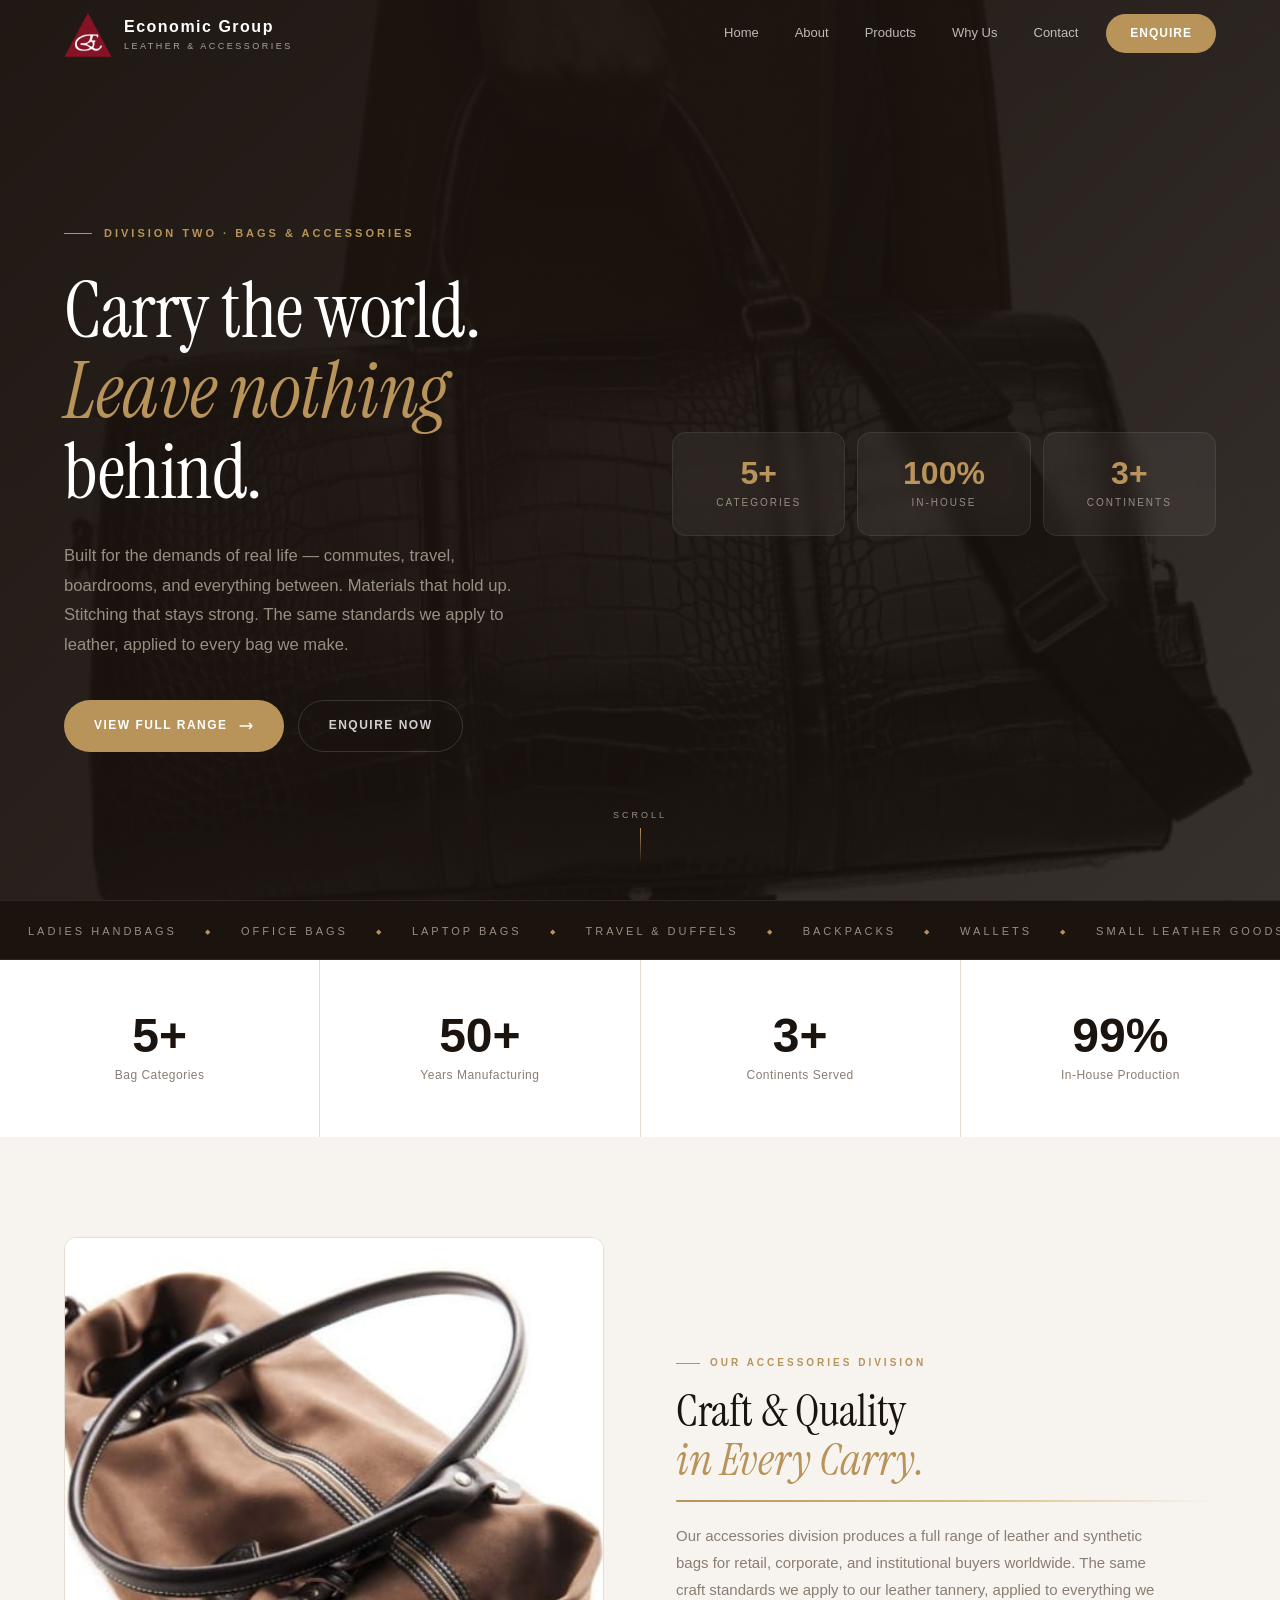
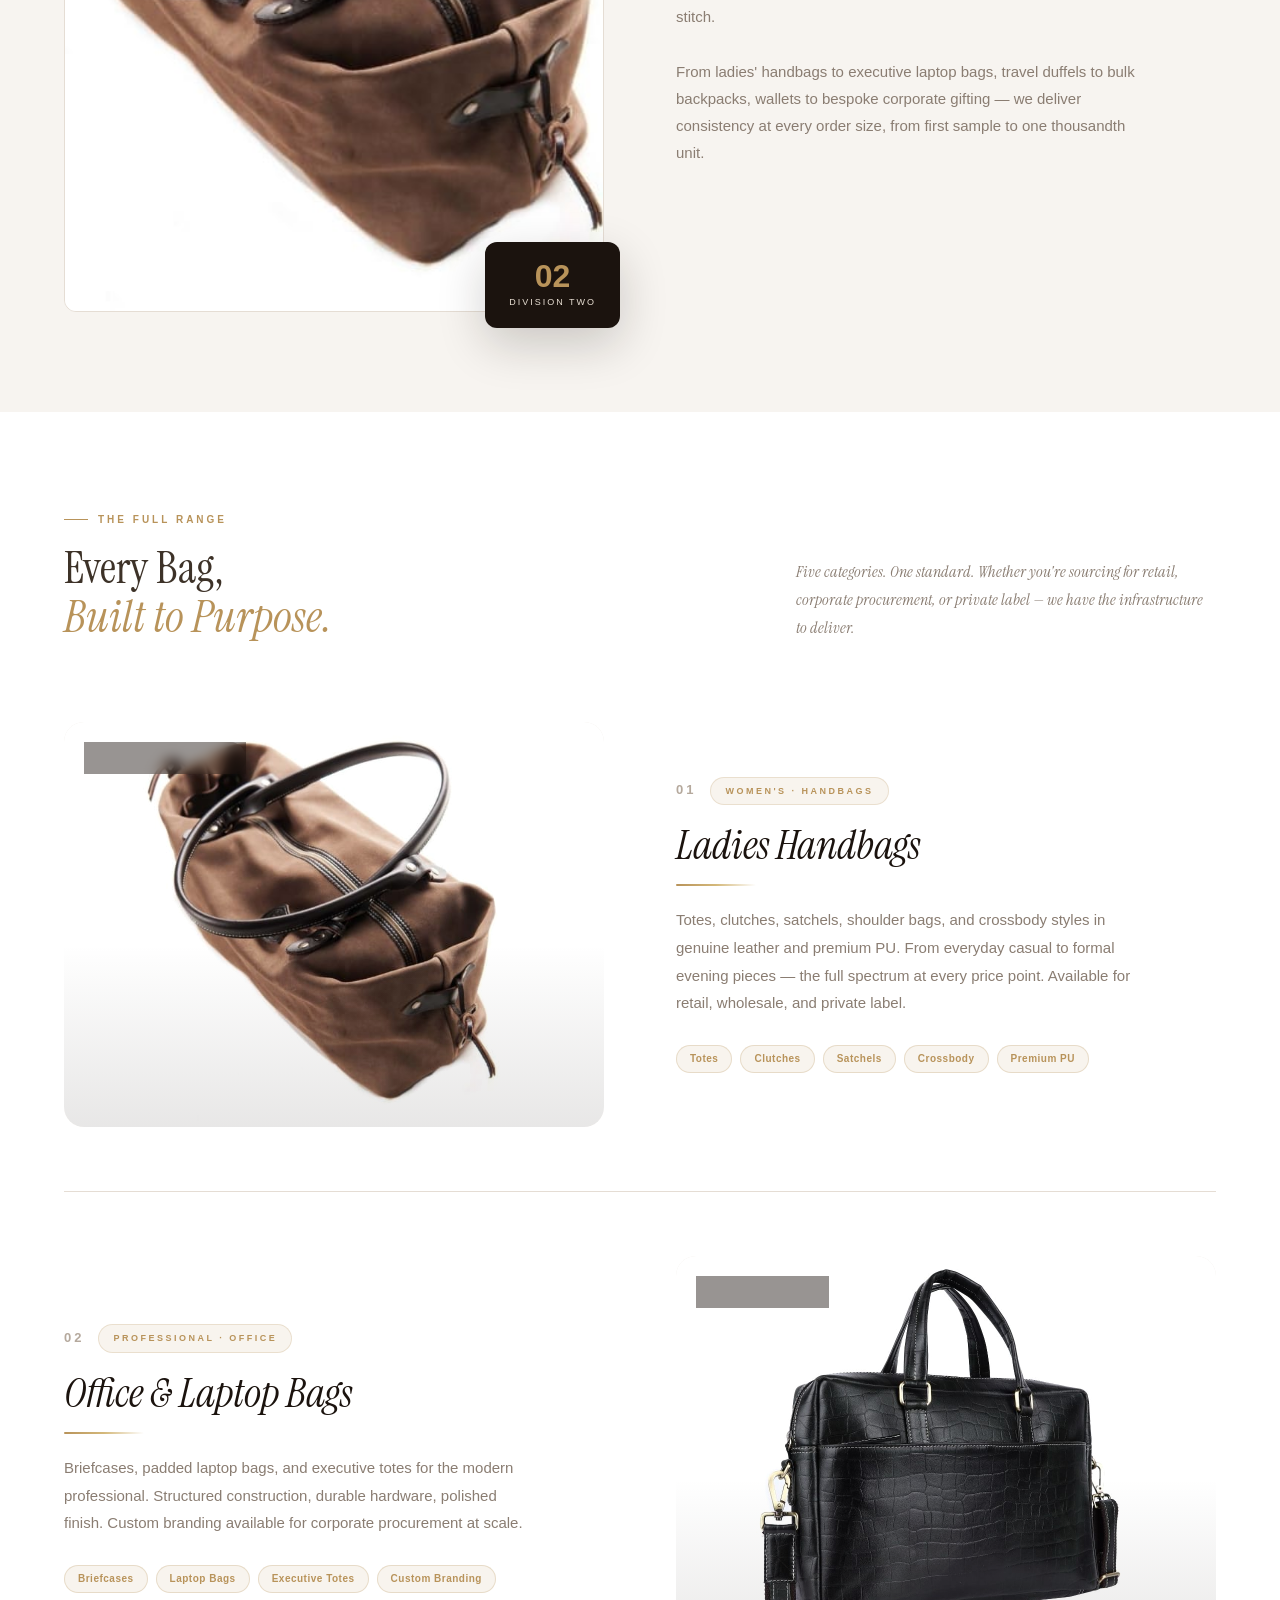
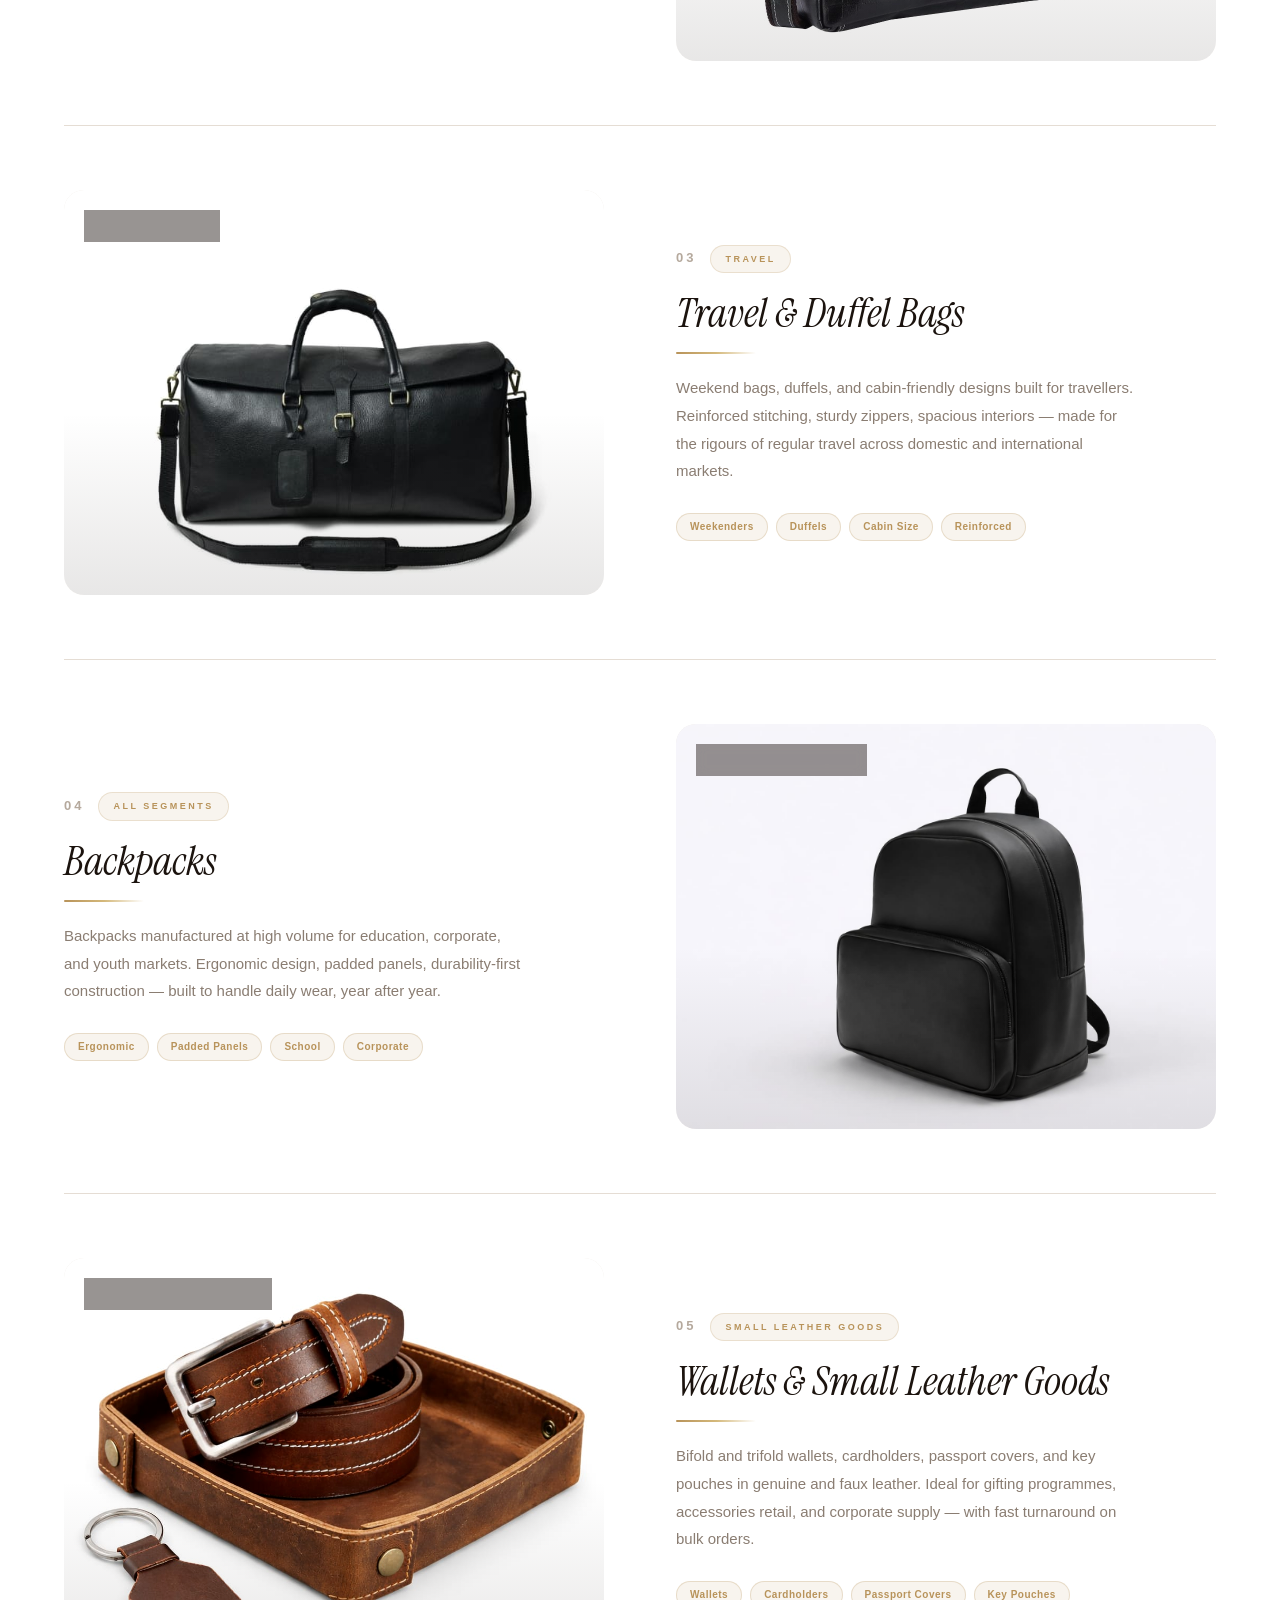
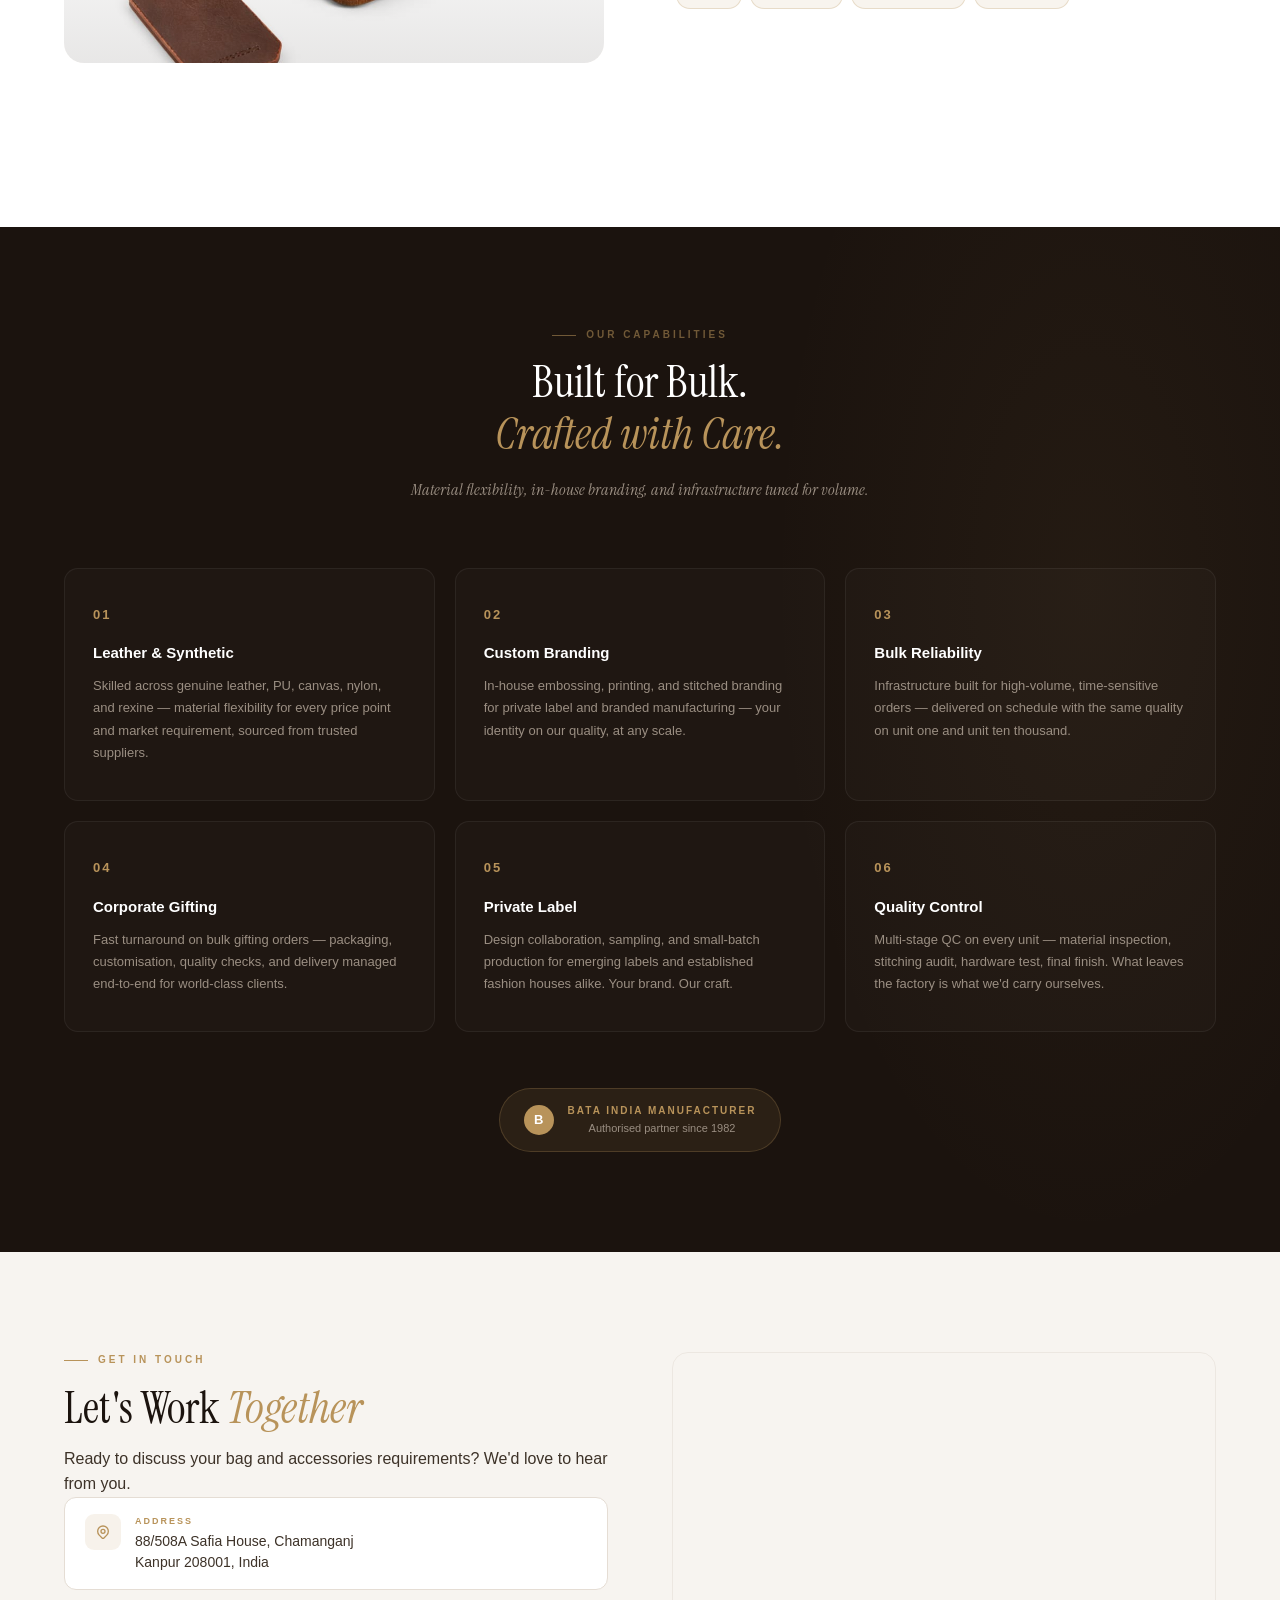
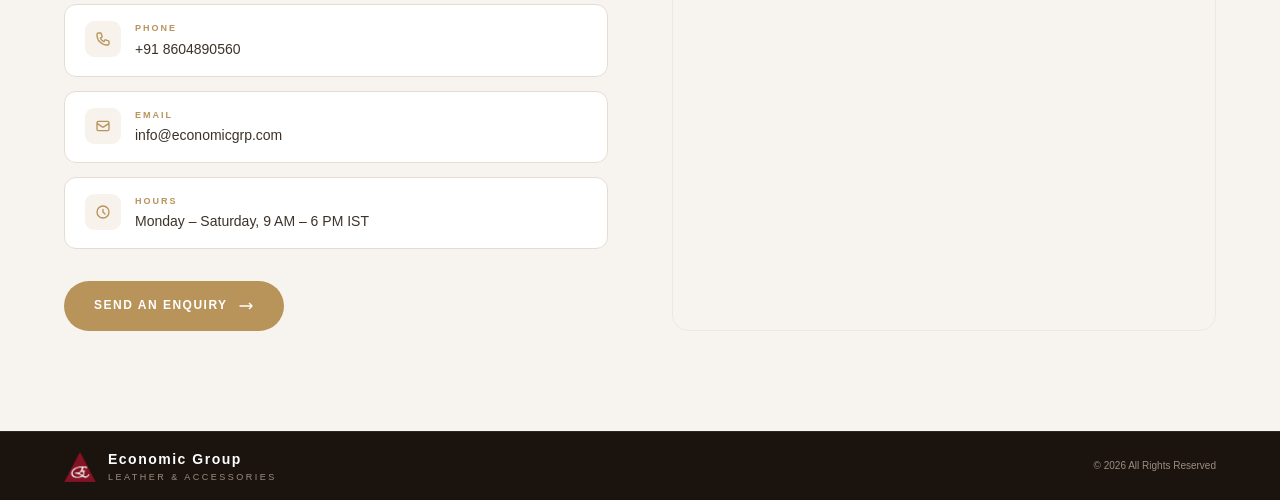
==== commit 97ad9495: "Dev:: add ing v2 design system" ====
--- a/bags.html
+++ b/bags.html
@@ -3,185 +3,410 @@
 <head>
   <meta charset="UTF-8" />
   <meta name="viewport" content="width=device-width, initial-scale=1.0" />
-  <meta name="description" content="Economic Group Bags & Accessories — Full-spectrum leather bag and accessories manufacturing. Division Two." />
+  <meta name="description" content="Economic Group Bags & Accessories — Division Two. Full-spectrum leather bag and accessories manufacturing from Kanpur, India." />
   <title>Bags &amp; Accessories — Economic Group</title>
   <link rel="preconnect" href="https://fonts.googleapis.com" />
   <link rel="preconnect" href="https://fonts.gstatic.com" crossorigin />
-  <link href="https://fonts.googleapis.com/css2?family=Bebas+Neue&family=Cormorant+Garamond:ital,wght@0,300;0,400;0,600;1,300;1,400;1,600&family=Outfit:wght@300;400;500;600&display=swap" rel="stylesheet" />
-  <link rel="stylesheet" href="assets/css/style.css" />
-  <link rel="stylesheet" href="assets/css/bags.css" />
+  <link rel="stylesheet" href="https://fonts.googleapis.com/css2?family=Instrument+Serif:ital@0;1&display=swap" />
+  <link rel="stylesheet" href="v2/assets/css/style.css" />
+  <link rel="stylesheet" href="v2/assets/css/bags.css" />
 </head>
 <body>
 
-  <!-- ══════════════════════════════════════
-       NAV
+  <!-- SCROLL PROGRESS -->
+  <div id="scroll-progress"></div>
+
+  <!-- ══════════════════════════════════════
+       NAVBAR
   ══════════════════════════════════════ -->
   <header id="navbar">
     <div class="nav-inner">
-      <div class="logo-wrap">
-        <a href="index.html" style="display:flex;align-items:center;gap:6px;text-decoration:none;">
-          <img src="assets/images/logo.png" alt="Economic Group" class="logo-img" />
-          <div class="logo-divider"></div>
+      <a href="index.html" class="logo-group">
+        <img src="v2/assets/images/logo.png" alt="Economic Group" class="logo-img" />
+        <div>
           <span class="logo-name">Economic Group</span>
-          <div class="logo-divider"></div>
-          <span class="logo-sub">Leather &amp; Accessories</span>
-        </a>
-      </div>
+          <span class="logo-tag">Leather &amp; Accessories</span>
+        </div>
+      </a>
+
       <button class="hamburger" id="hamburger" aria-label="Open menu" aria-expanded="false">
         <span></span><span></span><span></span>
       </button>
-      <nav class="nav-links" id="nav-links" role="navigation">
-        <a href="index.html"          class="nav-link">Home</a>
-        <a href="footwear.html"       class="nav-link">Footwear</a>
-        <a href="bags.html"           class="nav-link active">Bags</a>
-        <a href="index.html#story"    class="nav-link">Our Story</a>
-        <a href="index.html#contact"  class="nav-link">Contact</a>
-        <a href="index.html#contact"  class="nav-link cta">Enquire Now</a>
+
+      <nav class="nav-links">
+        <a href="index.html"           class="nav-link">Home</a>
+        <a href="index.html#about"     class="nav-link">About</a>
+        <a href="index.html#products"  class="nav-link active">Products</a>
+        <a href="index.html#why"       class="nav-link">Why Us</a>
+        <a href="index.html#contact"   class="nav-link">Contact</a>
+        <a href="#contact"             class="nav-link nav-cta">Enquire</a>
       </nav>
     </div>
+
+    <!-- Mobile menu -->
+    <nav class="mobile-menu" id="mobile-menu">
+      <a href="index.html"           class="nav-link">Home</a>
+      <a href="index.html#about"     class="nav-link">About</a>
+      <a href="index.html#products"  class="nav-link">Products</a>
+      <a href="index.html#why"       class="nav-link">Why Us</a>
+      <a href="index.html#contact"   class="nav-link">Contact</a>
+      <a href="#contact"             class="nav-link nav-cta">Enquire Now</a>
+    </nav>
   </header>
 
-  <!-- Breadcrumb -->
-  <div class="bg-back">
-    <a href="index.html">&#8592; Home</a>
-    <span class="bg-back-sep">/</span>
-    <a href="index.html#products">Products</a>
-    <span class="bg-back-sep">/</span>
-    <span class="bg-back-current">Bags &amp; Accessories</span>
+  <!-- ══════════════════════════════════════
+       HERO
+  ══════════════════════════════════════ -->
+  <section class="hero bags-hero" id="hero">
+    <div class="hero-bg"></div>
+    <img
+      class="hero-image"
+      src="v2/assets/images/bags_product.jpeg"
+      alt="Premium leather bags and accessories"
+      aria-hidden="true"
+    />
+    <div class="hero-overlay"></div>
+
+    <div class="hero-content">
+      <!-- Left -->
+      <div>
+        <div class="hero-eyebrow">Division Two · Bags &amp; Accessories</div>
+
+        <h1 class="hero-title">
+          <span class="line-1">Carry the world.</span>
+          <span class="line-2"><em>Leave nothing</em></span>
+          <span class="line-3">behind.</span>
+        </h1>
+
+        <p class="hero-sub">
+          Built for the demands of real life — commutes, travel, boardrooms, and everything between. Materials that hold up. Stitching that stays strong. The same standards we apply to leather, applied to every bag we make.
+        </p>
+
+        <div class="hero-actions">
+          <a href="#range" class="btn btn-primary">
+            View Full Range
+            <svg fill="none" stroke="currentColor" viewBox="0 0 24 24"><path stroke-linecap="round" stroke-linejoin="round" stroke-width="2" d="M17 8l4 4m0 0l-4 4m4-4H3"/></svg>
+          </a>
+          <a href="#contact" class="btn btn-outline">Enquire Now</a>
+        </div>
+      </div>
+
+      <!-- Right — stats badges -->
+      <div class="hero-right">
+        <div class="hero-stats">
+          <div class="hero-stat">
+            <div class="hero-stat-num">5+</div>
+            <div class="hero-stat-label">Categories</div>
+          </div>
+          <div class="hero-stat">
+            <div class="hero-stat-num">100%</div>
+            <div class="hero-stat-label">In-House</div>
+          </div>
+          <div class="hero-stat">
+            <div class="hero-stat-num">3+</div>
+            <div class="hero-stat-label">Continents</div>
+          </div>
+        </div>
+      </div>
+    </div>
+
+    <!-- Scroll indicator -->
+    <div class="hero-scroll">
+      <span>Scroll</span>
+      <div class="hero-scroll-line"></div>
+    </div>
+  </section>
+
+  <!-- ══════════════════════════════════════
+       TICKER
+  ══════════════════════════════════════ -->
+  <div class="ticker" aria-hidden="true">
+    <div class="ticker-track">
+      <span>Ladies Handbags</span><span class="sep">◆</span>
+      <span>Office Bags</span><span class="sep">◆</span>
+      <span>Laptop Bags</span><span class="sep">◆</span>
+      <span>Travel &amp; Duffels</span><span class="sep">◆</span>
+      <span>Backpacks</span><span class="sep">◆</span>
+      <span>Wallets</span><span class="sep">◆</span>
+      <span>Small Leather Goods</span><span class="sep">◆</span>
+      <span>Corporate Gifting</span><span class="sep">◆</span>
+      <!-- duplicated for seamless loop -->
+      <span>Ladies Handbags</span><span class="sep">◆</span>
+      <span>Office Bags</span><span class="sep">◆</span>
+      <span>Laptop Bags</span><span class="sep">◆</span>
+      <span>Travel &amp; Duffels</span><span class="sep">◆</span>
+      <span>Backpacks</span><span class="sep">◆</span>
+      <span>Wallets</span><span class="sep">◆</span>
+      <span>Small Leather Goods</span><span class="sep">◆</span>
+      <span>Corporate Gifting</span><span class="sep">◆</span>
+    </div>
   </div>
 
   <!-- ══════════════════════════════════════
-       HERO
-  ══════════════════════════════════════ -->
-  <section class="bg-hero">
-    <div class="bg-hero-tag">Economic Group &middot; Division Two</div>
-    <h1 class="bg-hero-title">
-      <span class="bg-hero-line"><span class="bg-hero-line-inner">BAGS &amp;</span></span>
-      <span class="bg-hero-line"><span class="bg-hero-line-inner">ACCESSORIES</span></span>
-    </h1>
-    <p class="bg-hero-sub">Built for the demands of real life — commutes, travel, boardrooms, and everything between. Materials that hold up. Stitching that stays strong. The same standards we apply to leather, applied to every bag we make.</p>
-    <div class="bg-hero-actions">
-      <a href="#contact" class="btn btn-fill">Enquire About Bags</a>
-      <a href="#range" class="btn btn-ghost">View Full Range</a>
+       STATS
+  ══════════════════════════════════════ -->
+  <section class="stats" id="stats">
+    <div class="stat-card reveal">
+      <div class="stat-num" data-target="5" data-suffix="+">0+</div>
+      <div class="stat-label">Bag Categories</div>
+    </div>
+    <div class="stat-card reveal reveal-delay-1">
+      <div class="stat-num" data-target="50" data-suffix="+">0+</div>
+      <div class="stat-label">Years Manufacturing</div>
+    </div>
+    <div class="stat-card reveal reveal-delay-2">
+      <div class="stat-num" data-target="3" data-suffix="+">0+</div>
+      <div class="stat-label">Continents Served</div>
+    </div>
+    <div class="stat-card reveal reveal-delay-3">
+      <div class="stat-num" data-target="100" data-suffix="%">0%</div>
+      <div class="stat-label">In-House Production</div>
     </div>
   </section>
 
   <!-- ══════════════════════════════════════
+       INTRO / ABOUT DIVISION
+  ══════════════════════════════════════ -->
+  <section class="about" id="about">
+    <div class="about-grid">
+
+      <div class="about-visual reveal">
+        <img
+          src="v2/assets/images/ladies_handbag.jpeg"
+          alt="Leather bag craftsmanship at Economic Group"
+          class="about-img"
+        />
+        <div class="about-badge">
+          <div class="about-badge-num">02</div>
+          <div class="about-badge-text">Division Two</div>
+        </div>
+      </div>
+
+      <div class="about-content reveal reveal-delay-2">
+        <div class="section-label">Our Accessories Division</div>
+        <h2>Craft &amp; Quality<br><em>in Every Carry.</em></h2>
+        <div class="heading-underline" style="margin-bottom:20px;"></div>
+        <p>
+          Our accessories division produces a full range of leather and synthetic bags
+          for retail, corporate, and institutional buyers worldwide. The same craft
+          standards we apply to our leather tannery, applied to everything we stitch.
+        </p>
+        <p>
+          From ladies' handbags to executive laptop bags, travel duffels to bulk
+          backpacks, wallets to bespoke corporate gifting — we deliver consistency
+          at every order size, from first sample to one thousandth unit.
+        </p>
+      </div>
+
+    </div>
+  </section>
+
+  <!-- ══════════════════════════════════════
        PRODUCT RANGE
   ══════════════════════════════════════ -->
-  <section class="bg-range" id="range">
-    <div class="bg-range-top fade-in">
-      <div class="section-label">Range</div>
-      <h2>CRAFT &amp; QUALITY<br><em>in every carry.</em></h2>
-      <p>Our accessories division produces a full range of leather and synthetic bags for retail, corporate markets, and institutional buyers — the same craft standards as our tannery, applied to everything we stitch.</p>
-    </div>
-
-    <div class="bg-rows">
-
-      <!-- Row 1: Text → Image -->
-      <div class="bg-row fade-in">
-        <div class="bg-row-text">
-          <div class="bg-row-tag">Women&rsquo;s &middot; Handbags</div>
-          <div class="bg-row-name">LADIES<br>HANDBAGS</div>
-          <div class="bg-row-rule"></div>
-          <p class="bg-row-desc">Totes, clutches, satchels, shoulder bags, and crossbody styles in genuine leather and premium PU. Everyday casual to formal evenings — full spectrum at every price point. Available for retail, wholesale, and private label.</p>
-        </div>
-        <div class="bg-row-img" style="background-image:url('./assets/images/ladies_handbag.jpeg');"></div>
-      </div>
-
-      <!-- Row 2: Image → Text -->
-      <div class="bg-row fade-in">
-        <div class="bg-row-img" style="background-image:url('./assets/images/laptop_bag.jpeg');"></div>
-        <div class="bg-row-text">
-          <div class="bg-row-tag">Professional &middot; Office</div>
-          <div class="bg-row-name">OFFICE &amp;<br>LAPTOP BAGS</div>
-          <div class="bg-row-rule"></div>
-          <p class="bg-row-desc">Briefcases, padded laptop bags, and executive totes for the modern professional. Structured construction, durable hardware, polished finish. Custom branding available for corporate procurement at scale.</p>
-        </div>
-      </div>
-
-      <!-- Row 3: Text → Image -->
-      <div class="bg-row fade-in">
-        <div class="bg-row-text">
-          <div class="bg-row-tag">Travel</div>
-          <div class="bg-row-name">TRAVEL &amp;<br>DUFFEL BAGS</div>
-          <div class="bg-row-rule"></div>
-          <p class="bg-row-desc">Weekend bags, duffels, and cabin-friendly designs built for travellers. Reinforced stitching, sturdy zippers, spacious interiors — made for the rigours of regular travel across domestic and international markets.</p>
-        </div>
-        <div class="bg-row-img" style="background-image:url('./assets/images/duffle_bag.jpeg');"></div>
-      </div>
-
-      <!-- Row 4: Image → Text -->
-      <div class="bg-row fade-in">
-        <div class="bg-row-img" style="background-image:url('./assets/images/backpack.jpeg');"></div>
-        <div class="bg-row-text">
-          <div class="bg-row-tag">All Segments &middot; Backpacks</div>
-          <div class="bg-row-name">BACKPACKS</div>
-          <div class="bg-row-rule"></div>
-          <p class="bg-row-desc">backpacks manufactured at high volumes. Ergonomic design, padded panels, durability-first construction for the education and youth market.</p>
-        </div>
-      </div>
-
-      <!-- Row 5: Text → Image -->
-      <div class="bg-row fade-in">
-        <div class="bg-row-text">
-          <div class="bg-row-tag">Small Leather Goods</div>
-          <div class="bg-row-name">WALLETS &amp;<br>SMALL LEATHER GOODS</div>
-          <div class="bg-row-rule"></div>
-          <p class="bg-row-desc">Bifold and trifold wallets, cardholders, passport covers, and key pouches in genuine and faux leather. Ideal for gifting, accessories retail, and corporate supply.</p>
-        </div>
-         <div class="bg-row-img" style="background-image:url('./assets/images/accessories.jpeg');"></div>
-      </div>
+  <section class="products" id="range">
+    <div class="products-inner">
+
+      <div class="products-header reveal">
+        <div>
+          <div class="section-label">The Full Range</div>
+          <h2>Every Bag,<br><em>Built to Purpose.</em></h2>
+        </div>
+        <p class="products-header-sub">
+          Five categories. One standard. Whether you're sourcing for retail, corporate
+          procurement, or private label — we have the infrastructure to deliver.
+        </p>
+      </div>
+
+      <!-- Row 1 — Ladies Handbags -->
+      <article class="range-row reveal">
+        <div class="range-row-img" data-num="01 — HANDBAGS">
+          <img src="v2/assets/images/ladies_handbag.jpeg" alt="Ladies leather handbags" />
+        </div>
+        <div class="range-row-content">
+          <div class="range-row-meta">
+            <span class="range-row-num">01</span>
+            <span class="range-row-cat">Women's · Handbags</span>
+          </div>
+          <h3 class="range-row-title">Ladies Handbags</h3>
+          <div class="range-row-divider"></div>
+          <p class="range-row-desc">
+            Totes, clutches, satchels, shoulder bags, and crossbody styles in genuine
+            leather and premium PU. From everyday casual to formal evening pieces —
+            the full spectrum at every price point. Available for retail, wholesale,
+            and private label.
+          </p>
+          <div class="range-row-tags">
+            <span class="prod-tag">Totes</span>
+            <span class="prod-tag">Clutches</span>
+            <span class="prod-tag">Satchels</span>
+            <span class="prod-tag">Crossbody</span>
+            <span class="prod-tag">Premium PU</span>
+          </div>
+        </div>
+      </article>
+
+      <!-- Row 2 — Office & Laptop -->
+      <article class="range-row range-row-flip reveal">
+        <div class="range-row-img" data-num="02 — OFFICE">
+          <img src="v2/assets/images/laptop_bag.jpeg" alt="Office and laptop bags" />
+        </div>
+        <div class="range-row-content">
+          <div class="range-row-meta">
+            <span class="range-row-num">02</span>
+            <span class="range-row-cat">Professional · Office</span>
+          </div>
+          <h3 class="range-row-title">Office &amp; Laptop Bags</h3>
+          <div class="range-row-divider"></div>
+          <p class="range-row-desc">
+            Briefcases, padded laptop bags, and executive totes for the modern
+            professional. Structured construction, durable hardware, polished finish.
+            Custom branding available for corporate procurement at scale.
+          </p>
+          <div class="range-row-tags">
+            <span class="prod-tag">Briefcases</span>
+            <span class="prod-tag">Laptop Bags</span>
+            <span class="prod-tag">Executive Totes</span>
+            <span class="prod-tag">Custom Branding</span>
+          </div>
+        </div>
+      </article>
+
+      <!-- Row 3 — Travel -->
+      <article class="range-row reveal">
+        <div class="range-row-img" data-num="03 — TRAVEL">
+          <img src="v2/assets/images/duffle_bag.jpeg" alt="Travel and duffel bags" />
+        </div>
+        <div class="range-row-content">
+          <div class="range-row-meta">
+            <span class="range-row-num">03</span>
+            <span class="range-row-cat">Travel</span>
+          </div>
+          <h3 class="range-row-title">Travel &amp; Duffel Bags</h3>
+          <div class="range-row-divider"></div>
+          <p class="range-row-desc">
+            Weekend bags, duffels, and cabin-friendly designs built for travellers.
+            Reinforced stitching, sturdy zippers, spacious interiors — made for the
+            rigours of regular travel across domestic and international markets.
+          </p>
+          <div class="range-row-tags">
+            <span class="prod-tag">Weekenders</span>
+            <span class="prod-tag">Duffels</span>
+            <span class="prod-tag">Cabin Size</span>
+            <span class="prod-tag">Reinforced</span>
+          </div>
+        </div>
+      </article>
+
+      <!-- Row 4 — Backpacks -->
+      <article class="range-row range-row-flip reveal">
+        <div class="range-row-img" data-num="04 — BACKPACKS">
+          <img src="v2/assets/images/backpack.jpeg" alt="Backpacks and school bags" />
+        </div>
+        <div class="range-row-content">
+          <div class="range-row-meta">
+            <span class="range-row-num">04</span>
+            <span class="range-row-cat">All Segments</span>
+          </div>
+          <h3 class="range-row-title">Backpacks</h3>
+          <div class="range-row-divider"></div>
+          <p class="range-row-desc">
+            Backpacks manufactured at high volume for education, corporate, and youth
+            markets. Ergonomic design, padded panels, durability-first construction —
+            built to handle daily wear, year after year.
+          </p>
+          <div class="range-row-tags">
+            <span class="prod-tag">Ergonomic</span>
+            <span class="prod-tag">Padded Panels</span>
+            <span class="prod-tag">School</span>
+            <span class="prod-tag">Corporate</span>
+          </div>
+        </div>
+      </article>
+
+      <!-- Row 5 — Wallets & SLG -->
+      <article class="range-row reveal">
+        <div class="range-row-img" data-num="05 — ACCESSORIES">
+          <img src="v2/assets/images/accessories.jpeg" alt="Wallets and small leather goods" />
+        </div>
+        <div class="range-row-content">
+          <div class="range-row-meta">
+            <span class="range-row-num">05</span>
+            <span class="range-row-cat">Small Leather Goods</span>
+          </div>
+          <h3 class="range-row-title">Wallets &amp; Small Leather Goods</h3>
+          <div class="range-row-divider"></div>
+          <p class="range-row-desc">
+            Bifold and trifold wallets, cardholders, passport covers, and key pouches
+            in genuine and faux leather. Ideal for gifting programmes, accessories
+            retail, and corporate supply — with fast turnaround on bulk orders.
+          </p>
+          <div class="range-row-tags">
+            <span class="prod-tag">Wallets</span>
+            <span class="prod-tag">Cardholders</span>
+            <span class="prod-tag">Passport Covers</span>
+            <span class="prod-tag">Key Pouches</span>
+          </div>
+        </div>
+      </article>
 
     </div>
   </section>
 
   <!-- ══════════════════════════════════════
-       CAPABILITIES
-  ══════════════════════════════════════ -->
-  <section class="bg-caps">
-    <div class="bg-caps-top">
-      <div class="fade-in">
-        <div class="section-label" style="color:rgba(255,255,255,0.35)">Capabilities</div>
-        <h2>BUILT FOR BULK.<br><em>Crafted with care.</em></h2>
-      </div>
-    </div>
-
-    <div class="bg-tl-list">
-
-      <div class="bg-tl-row fade-in">
-        <div class="bg-tl-year">01</div>
-        <div class="bg-tl-body">
+       CAPABILITIES — styled like Why Us
+  ══════════════════════════════════════ -->
+  <section class="why-us" id="capabilities">
+    <div class="why-us-inner">
+
+      <div class="why-us-header reveal">
+        <div class="section-label">Our Capabilities</div>
+        <h2>Built for Bulk.<br><em>Crafted with Care.</em></h2>
+        <p>Material flexibility, in-house branding, and infrastructure tuned for volume.</p>
+      </div>
+
+      <div class="why-grid">
+        <div class="why-card reveal">
+          <div class="why-card-num">01</div>
           <h4>Leather &amp; Synthetic</h4>
-          <p>Skilled in genuine leather, PU, canvas, nylon, and rexine — material flexibility across price points and market requirements, sourced from trusted suppliers.</p>
-        </div>
-      </div>
-
-      <div class="bg-tl-row fade-in">
-        <div class="bg-tl-year">02</div>
-        <div class="bg-tl-body">
+          <p>Skilled across genuine leather, PU, canvas, nylon, and rexine — material flexibility for every price point and market requirement, sourced from trusted suppliers.</p>
+        </div>
+        <div class="why-card reveal reveal-delay-1">
+          <div class="why-card-num">02</div>
           <h4>Custom Branding</h4>
-          <p>In-house embossing, printing, and stitched branding for private label and branded manufacturing — your identity on our quality, at scale.</p>
-        </div>
-      </div>
-
-       <div class="bg-tl-row fade-in">
-        <div class="bg-tl-year">04</div>
-        <div class="bg-tl-body">
+          <p>In-house embossing, printing, and stitched branding for private label and branded manufacturing — your identity on our quality, at any scale.</p>
+        </div>
+        <div class="why-card reveal reveal-delay-2">
+          <div class="why-card-num">03</div>
           <h4>Bulk Reliability</h4>
-          <p>Infrastructure built for high-volume, time-sensitive orders — delivered on schedule, at scale, with the same quality applied to every single unit.</p>
-        </div>
-      </div>
-
-      <div class="bg-tl-row fade-in">
-        <div class="bg-tl-year">03</div>
-        <div class="bg-tl-body">
+          <p>Infrastructure built for high-volume, time-sensitive orders — delivered on schedule with the same quality on unit one and unit ten thousand.</p>
+        </div>
+        <div class="why-card reveal">
+          <div class="why-card-num">04</div>
           <h4>Corporate Gifting</h4>
-          <p>Fast turnaround on bulk gifting orders — packaging, customisation, quality checks, and delivery managed end-to-end for world-leading fashion labels.</p>
-        </div>
-      </div>
-
-
+          <p>Fast turnaround on bulk gifting orders — packaging, customisation, quality checks, and delivery managed end-to-end for world-class clients.</p>
+        </div>
+        <div class="why-card reveal reveal-delay-1">
+          <div class="why-card-num">05</div>
+          <h4>Private Label</h4>
+          <p>Design collaboration, sampling, and small-batch production for emerging labels and established fashion houses alike. Your brand. Our craft.</p>
+        </div>
+        <div class="why-card reveal reveal-delay-2">
+          <div class="why-card-num">06</div>
+          <h4>Quality Control</h4>
+          <p>Multi-stage QC on every unit — material inspection, stitching audit, hardware test, final finish. What leaves the factory is what we'd carry ourselves.</p>
+        </div>
+      </div>
+
+      <div class="why-us-footer">
+        <div class="bata-badge reveal">
+          <div class="bata-badge-icon">B</div>
+          <div>
+            <div class="bata-badge-label">Bata India Manufacturer</div>
+            <div class="bata-badge-desc">Authorised partner since 1982</div>
+          </div>
+        </div>
+      </div>
 
     </div>
   </section>
@@ -190,47 +415,69 @@
        CONTACT
   ══════════════════════════════════════ -->
   <section class="contact" id="contact">
-    <div class="contact-left fade-in">
-      <div>
+    <div class="contact-grid">
+
+      <div class="contact-left reveal">
         <div class="section-label">Get In Touch</div>
-        <h2 class="contact-title">LET'S WORK<br><em>together.</em></h2>
-        <div class="contact-fields">
-          <div class="cf">
-            <div class="cf-label">Address</div>
-            <div class="cf-val">88/508A Safia House Chamanganj<br>Kanpur 208001, India</div>
-          </div>
-          <div class="cf">
-            <div class="cf-label">Phone</div>
-            <div class="cf-val cf-phones">
-              <a href="tel:+918604890560">+91 8604890560</a>
-            </div>
-          </div>
-          <div class="cf">
-            <div class="cf-label">Email</div>
-            <div class="cf-val"><a href="mailto:info@economicgrp.com">info@economicgrp.com</a></div>
-          </div>
-          <div class="cf">
-            <div class="cf-label">Hours</div>
-            <div class="cf-val">Monday &ndash; Saturday, 9 AM &ndash; 6 PM IST</div>
-          </div>
-        </div>
-      </div>
-      <div class="contact-btn">
-        <a href="mailto:info@economicgroup.in" class="btn btn-fill">Send an Enquiry</a>
-      </div>
-    </div>
-    <div class="contact-right">
-      <iframe
-        class="contact-map"
-        src="https://www.google.com/maps/embed?pb=!1m18!1m12!1m3!1d14287.768157332483!2d80.30934991040796!3d26.45759719113403!2m3!1f0!2f0!3f0!3m2!1i1024!2i768!4f13.1!3m3!1m2!1s0x399c4762bb68a57b%3A0x870ddd09cadb2f31!2sEconomic%20Enterprises!5e0!3m2!1sen!2sin!4v1776615343501!5m2!1sen!2sin"
-        width="100%"
-        height="100%"
-        style="border:0;"
-        allowfullscreen=""
-        loading="lazy"
-        referrerpolicy="no-referrer-when-downgrade"
-        title="Economic Group location — 44 Matheswartalla Road, Kolkata">
-      </iframe>
+        <h2>Let's Work <em>Together</em></h2>
+        <p>Ready to discuss your bag and accessories requirements? We'd love to hear from you.</p>
+
+        <div class="contact-info">
+          <div class="contact-item">
+            <div class="contact-item-icon">
+              <svg fill="none" stroke="currentColor" viewBox="0 0 24 24"><path stroke-linecap="round" stroke-linejoin="round" stroke-width="2" d="M17.657 16.657L13.414 20.9a1.998 1.998 0 01-2.827 0l-4.244-4.243a8 8 0 1111.314 0z"/><path stroke-linecap="round" stroke-linejoin="round" stroke-width="2" d="M15 11a3 3 0 11-6 0 3 3 0 016 0z"/></svg>
+            </div>
+            <div>
+              <div class="contact-item-label">Address</div>
+              <div class="contact-item-val">88/508A Safia House, Chamanganj<br>Kanpur 208001, India</div>
+            </div>
+          </div>
+          <div class="contact-item">
+            <div class="contact-item-icon">
+              <svg fill="none" stroke="currentColor" viewBox="0 0 24 24"><path stroke-linecap="round" stroke-linejoin="round" stroke-width="2" d="M3 5a2 2 0 012-2h3.28a1 1 0 01.948.684l1.498 4.493a1 1 0 01-.502 1.21l-2.257 1.13a11.042 11.042 0 005.516 5.516l1.13-2.257a1 1 0 011.21-.502l4.493 1.498a1 1 0 01.684.949V19a2 2 0 01-2 2h-1C9.716 21 3 14.284 3 6V5z"/></svg>
+            </div>
+            <div>
+              <div class="contact-item-label">Phone</div>
+              <div class="contact-item-val"><a href="tel:+918604890560">+91 8604890560</a></div>
+            </div>
+          </div>
+          <div class="contact-item">
+            <div class="contact-item-icon">
+              <svg fill="none" stroke="currentColor" viewBox="0 0 24 24"><path stroke-linecap="round" stroke-linejoin="round" stroke-width="2" d="M3 8l7.89 5.26a2 2 0 002.22 0L21 8M5 19h14a2 2 0 002-2V7a2 2 0 00-2-2H5a2 2 0 00-2 2v10a2 2 0 002 2z"/></svg>
+            </div>
+            <div>
+              <div class="contact-item-label">Email</div>
+              <div class="contact-item-val"><a href="mailto:info@economicgrp.com">info@economicgrp.com</a></div>
+            </div>
+          </div>
+          <div class="contact-item">
+            <div class="contact-item-icon">
+              <svg fill="none" stroke="currentColor" viewBox="0 0 24 24"><path stroke-linecap="round" stroke-linejoin="round" stroke-width="2" d="M12 8v4l3 3m6-3a9 9 0 11-18 0 9 9 0 0118 0z"/></svg>
+            </div>
+            <div>
+              <div class="contact-item-label">Hours</div>
+              <div class="contact-item-val">Monday – Saturday, 9 AM – 6 PM IST</div>
+            </div>
+          </div>
+        </div>
+
+        <a href="mailto:info@economicgrp.com" class="btn btn-primary">
+          Send an Enquiry
+          <svg fill="none" stroke="currentColor" viewBox="0 0 24 24"><path stroke-linecap="round" stroke-linejoin="round" stroke-width="2" d="M17 8l4 4m0 0l-4 4m4-4H3"/></svg>
+        </a>
+      </div>
+
+      <div class="contact-map-wrap reveal reveal-delay-2">
+        <iframe
+          class="contact-map"
+          src="https://www.google.com/maps/embed?pb=!1m18!1m12!1m3!1d14287.768157332483!2d80.30934991040796!3d26.45759719113403!2m3!1f0!2f0!3f0!3m2!1i1024!2i768!4f13.1!3m3!1m2!1s0x399c4762bb68a57b%3A0x870ddd09cadb2f31!2sEconomic%20Enterprises!5e0!3m2!1sen!2sin!4v1776615343501!5m2!1sen!2sin"
+          allowfullscreen=""
+          loading="lazy"
+          referrerpolicy="no-referrer-when-downgrade"
+          title="Economic Group location">
+        </iframe>
+      </div>
+
     </div>
   </section>
 
@@ -239,13 +486,17 @@
   ══════════════════════════════════════ -->
   <footer>
     <div class="footer-inner">
-      <div class="f-logo">Economic Group</div>
-      <span class="f-mid">Leather &amp; Leather Accessories &middot; Est. 1974</span>
-      <span class="f-copy">&copy; 2026 All Rights Reserved</span>
+      <a href="index.html" class="logo-group">
+        <img src="v2/assets/images/logo.png" alt="Economic Group" class="logo-img" />
+        <div>
+          <span class="logo-name">Economic Group</span>
+          <span class="logo-tag">Leather &amp; Accessories</span>
+        </div>
+      </a>
+      <span class="footer-copy">© 2026 All Rights Reserved</span>
     </div>
   </footer>
 
-  <div id="scroll-progress"></div>
-  <script src="assets/js/script.js"></script>
+  <script src="v2/assets/js/script.js"></script>
 </body>
-</html>
+</html>
--- a/v2/assets/css/style.css
+++ b/v2/assets/css/style.css
@@ -0,0 +1,1067 @@
+/* ══════════════════════════════════════
+   ECONOMIC GROUP — STANDALONE STYLESHEET
+   ══════════════════════════════════════ */
+
+/* ── TOKENS ── */
+:root {
+  --c-bg:            #F7F4F0;
+  --c-bg-alt:        #EFEBE5;
+  --c-surface:       #FFFFFF;
+  --c-dark:          #1B130E;
+  --c-dark-soft:     #2A1F18;
+  --c-text:          #3D3228;
+  --c-text-muted:    #8A7D72;
+  --c-text-light:    #B5A99D;
+  --c-accent:        #B8935A;
+  --c-accent-light:  #D4B87A;
+  --c-accent-glow:   rgba(184,147,90,0.12);
+  --c-border:        #E5DDD4;
+  --c-border-dark:   rgba(255,255,255,0.08);
+  --c-on-dark:       #E8DFD3;
+  --c-on-dark-muted: #9A8E82;
+  --font-serif:      'Instrument Serif', Georgia, serif;
+  --font-sans:       -apple-system, BlinkMacSystemFont, 'Segoe UI', sans-serif;
+  --max-w:           1280px;
+  --pad:             clamp(20px, 5vw, 80px);
+  --nav-h:           68px;
+  --ease:            cubic-bezier(0.4, 0, 0.2, 1);
+  --ease-out:        cubic-bezier(0.16, 1, 0.3, 1);
+}
+
+/* ── RESET ── */
+*, *::before, *::after { box-sizing: border-box; margin: 0; padding: 0; }
+html { scroll-behavior: smooth; -webkit-text-size-adjust: 100%; }
+body {
+  font-family: var(--font-sans);
+  background: var(--c-bg);
+  color: var(--c-text);
+  line-height: 1.6;
+  overflow-x: hidden;
+  -webkit-font-smoothing: antialiased;
+}
+img { display: block; max-width: 100%; }
+a { text-decoration: none; color: inherit; }
+
+::-webkit-scrollbar { width: 5px; }
+::-webkit-scrollbar-track { background: var(--c-bg); }
+::-webkit-scrollbar-thumb { background: var(--c-accent); border-radius: 3px; }
+
+/* ── SCROLL PROGRESS ── */
+#scroll-progress {
+  position: fixed;
+  top: 0; left: 0;
+  height: 2px;
+  width: 0%;
+  background: linear-gradient(90deg, var(--c-accent), rgba(184,147,90,0.8));
+  z-index: 9999;
+  pointer-events: none;
+  transition: width 0.08s linear;
+}
+
+/* ── REVEAL ANIMATION ── */
+.reveal {
+  opacity: 0;
+  transform: translateY(28px);
+  transition: opacity 0.7s var(--ease-out), transform 0.7s var(--ease-out);
+}
+.reveal.visible {
+  opacity: 1;
+  transform: translateY(0);
+}
+.reveal-delay-1 { transition-delay: 0.1s; }
+.reveal-delay-2 { transition-delay: 0.2s; }
+.reveal-delay-3 { transition-delay: 0.3s; }
+.reveal-delay-4 { transition-delay: 0.4s; }
+.reveal-delay-5 { transition-delay: 0.5s; }
+
+/* ── KEYFRAMES ── */
+@keyframes fadeUp   { from { opacity:0; transform:translateY(32px); } to { opacity:1; transform:translateY(0); } }
+@keyframes fadeIn   { from { opacity:0; } to { opacity:1; } }
+@keyframes ticker   { from { transform:translateX(0); } to { transform:translateX(-50%); } }
+@keyframes float    { 0%,100%{ transform:translateX(-50%) translateY(0); } 50%{ transform:translateX(-50%) translateY(-6px); } }
+
+/* ══════════════════════════════════════
+   NAVBAR
+   ══════════════════════════════════════ */
+#navbar {
+  position: fixed;
+  top: 0; left: 0; right: 0;
+  z-index: 1000;
+  height: var(--nav-h);
+  background: transparent;
+  border-bottom: 1px solid transparent;
+  transition: background 0.4s var(--ease), border-color 0.4s var(--ease), backdrop-filter 0.4s var(--ease);
+}
+#navbar.scrolled {
+  background: rgba(247,244,240,0.95);
+  backdrop-filter: blur(20px) saturate(180%);
+  border-bottom-color: var(--c-border);
+}
+
+.nav-inner {
+  max-width: var(--max-w);
+  margin: 0 auto;
+  padding: 0 var(--pad);
+  height: 100%;
+  display: flex;
+  align-items: center;
+  justify-content: space-between;
+}
+
+.logo-group {
+  display: flex;
+  align-items: center;
+  gap: 12px;
+  target: _self;
+}
+.logo-img {
+  height: 48px;
+  width: 48px;
+  object-fit: contain;
+}
+.logo-name {
+  display: block;
+  font-size: 16px;
+  font-weight: 700;
+  letter-spacing: 1.5px;
+  color: #fff;
+  transition: color 0.3s;
+}
+.logo-tag {
+  display: block;
+  font-size: 9px;
+  font-weight: 500;
+  letter-spacing: 2.5px;
+  text-transform: uppercase;
+  color: rgba(255,255,255,0.6);
+  transition: color 0.3s;
+}
+#navbar.scrolled .logo-name { color: var(--c-dark); }
+#navbar.scrolled .logo-tag  { color: var(--c-text-muted); }
+
+/* Desktop nav */
+.nav-links {
+  display: flex;
+  align-items: center;
+  gap: 4px;
+}
+.nav-link {
+  font-size: 13px;
+  font-weight: 500;
+  padding: 8px 16px;
+  border-radius: 100px;
+  color: rgba(255,255,255,0.7);
+  transition: color 0.3s, background 0.3s;
+}
+.nav-link:hover {
+  color: #fff;
+  background: rgba(255,255,255,0.1);
+}
+#navbar.scrolled .nav-link       { color: var(--c-text-muted); }
+#navbar.scrolled .nav-link:hover { color: var(--c-dark); background: var(--c-accent-glow); }
+
+.nav-cta {
+  font-size: 12px;
+  font-weight: 600;
+  padding: 10px 24px;
+  border-radius: 100px;
+  background: var(--c-accent);
+  color: #fff !important;
+  letter-spacing: 1px;
+  text-transform: uppercase;
+  margin-left: 8px;
+  transition: transform 0.3s, box-shadow 0.3s;
+}
+.nav-cta:hover {
+  transform: translateY(-1px);
+  box-shadow: 0 8px 24px rgba(184,147,90,0.35);
+  background: var(--c-accent) !important;
+}
+
+/* Hamburger */
+.hamburger {
+  display: none;
+  flex-direction: column;
+  gap: 5px;
+  background: none;
+  border: none;
+  cursor: pointer;
+  padding: 8px;
+  z-index: 1001;
+}
+.hamburger span {
+  display: block;
+  width: 22px;
+  height: 2px;
+  border-radius: 2px;
+  background: #fff;
+  transition: all 0.3s;
+}
+#navbar.scrolled .hamburger span { background: var(--c-dark); }
+.hamburger.open span:nth-child(1) { transform: rotate(45deg) translate(5px, 5px); }
+.hamburger.open span:nth-child(2) { opacity: 0; }
+.hamburger.open span:nth-child(3) { transform: rotate(-45deg) translate(5px, -5px); }
+
+/* Mobile overlay */
+.mobile-menu {
+  display: none;
+  position: fixed;
+  top: var(--nav-h);
+  left: 0; right: 0; bottom: 0;
+  background: rgba(247,244,240,0.98);
+  backdrop-filter: blur(20px);
+  flex-direction: column;
+  padding: 32px var(--pad);
+  gap: 8px;
+  animation: fadeIn 0.3s ease;
+  z-index: 999;
+}
+.mobile-menu.open { display: flex; }
+.mobile-menu .nav-link {
+  font-size: 20px;
+  font-weight: 500;
+  padding: 16px 0;
+  border-bottom: 1px solid var(--c-border);
+  color: var(--c-dark);
+  border-radius: 0;
+}
+.mobile-menu .nav-link:hover { background: none; color: var(--c-accent); }
+.mobile-menu .nav-cta {
+  font-size: 13px;
+  text-align: center;
+  margin-top: 16px;
+  margin-left: 0;
+  display: block;
+}
+
+/* ══════════════════════════════════════
+   HERO
+   ══════════════════════════════════════ */
+.hero {
+  position: relative;
+  min-height: 100vh;
+  display: flex;
+  align-items: center;
+  background: var(--c-dark);
+  overflow: hidden;
+}
+.hero-video {
+  position: absolute;
+  inset: 0;
+  width: 100%;
+  height: 100%;
+  object-fit: cover;
+  opacity: 0.45;
+  filter: brightness(0.6) saturate(0.8);
+}
+.hero-overlay {
+  position: absolute;
+  inset: 0;
+  background: linear-gradient(135deg, rgba(27,19,14,0.92) 0%, rgba(27,19,14,0.75) 50%, rgba(27,19,14,0.5) 100%);
+}
+.hero-content {
+  position: relative;
+  z-index: 2;
+  max-width: var(--max-w);
+  margin: 0 auto;
+  padding: calc(var(--nav-h) + 80px) var(--pad) 80px;
+  width: 100%;
+  display: grid;
+  grid-template-columns: 1fr 1fr;
+  gap: 64px;
+  align-items: center;
+}
+
+.hero-eyebrow {
+  display: inline-flex;
+  align-items: center;
+  gap: 12px;
+  font-size: 11px;
+  font-weight: 600;
+  letter-spacing: 3px;
+  text-transform: uppercase;
+  color: var(--c-accent);
+  margin-bottom: 28px;
+  opacity: 0;
+  animation: fadeUp 0.8s 0.2s var(--ease-out) forwards;
+}
+.hero-eyebrow::before {
+  content: '';
+  display: inline-block;
+  width: 28px;
+  height: 1px;
+  background: var(--c-accent);
+}
+
+.hero-title {
+  font-family: var(--font-serif);
+  font-size: clamp(40px, 6vw, 80px);
+  font-weight: 400;
+  line-height: 1.05;
+  letter-spacing: -0.5px;
+  color: #fff;
+  margin-bottom: 28px;
+}
+.hero-title .line-1 {
+  display: block;
+  opacity: 0;
+  animation: fadeUp 0.9s 0.4s var(--ease-out) forwards;
+}
+.hero-title .line-2 {
+  display: block;
+  opacity: 0;
+  animation: fadeUp 0.9s 0.6s var(--ease-out) forwards;
+}
+.hero-title .line-2 em {
+  color: var(--c-accent);
+  font-style: italic;
+}
+.hero-title .line-3 {
+  display: block;
+  opacity: 0;
+  animation: fadeUp 0.9s 0.8s var(--ease-out) forwards;
+}
+
+.hero-sub {
+  font-size: clamp(15px, 1.3vw, 18px);
+  line-height: 1.8;
+  max-width: 460px;
+  color: var(--c-on-dark-muted);
+  margin-bottom: 40px;
+  opacity: 0;
+  animation: fadeUp 0.8s 1s var(--ease-out) forwards;
+}
+
+.hero-actions {
+  display: flex;
+  gap: 14px;
+  flex-wrap: wrap;
+  opacity: 0;
+  animation: fadeUp 0.8s 1.2s var(--ease-out) forwards;
+}
+
+/* Buttons */
+.btn {
+  display: inline-flex;
+  align-items: center;
+  gap: 10px;
+  font-size: 12px;
+  font-weight: 600;
+  letter-spacing: 1.5px;
+  text-transform: uppercase;
+  padding: 15px 30px;
+  border-radius: 100px;
+  transition: transform 0.4s var(--ease-out), box-shadow 0.4s var(--ease-out), border-color 0.3s;
+}
+.btn-primary {
+  background: var(--c-accent);
+  color: #fff;
+}
+.btn-primary:hover {
+  transform: translateY(-2px);
+  box-shadow: 0 12px 32px rgba(184,147,90,0.4);
+}
+.btn-outline {
+  border: 1px solid rgba(255,255,255,0.15);
+  color: rgba(255,255,255,0.8);
+}
+.btn-outline:hover {
+  border-color: var(--c-accent);
+  color: var(--c-accent);
+}
+.btn-dark {
+  background: var(--c-dark);
+  color: var(--c-bg);
+}
+.btn-dark:hover { transform: translateY(-2px); }
+.btn svg { flex-shrink: 0; width: 16px; height: 16px; }
+
+/* Hero right — stats */
+.hero-right {
+  display: flex;
+  flex-direction: column;
+  gap: 24px;
+  opacity: 0;
+  animation: fadeUp 0.9s 0.8s var(--ease-out) forwards;
+}
+.hero-stats {
+  display: grid;
+  grid-template-columns: repeat(3,1fr);
+  gap: 12px;
+}
+.hero-stat {
+  text-align: center;
+  padding: 24px 16px;
+  border-radius: 14px;
+  background: rgba(255,255,255,0.05);
+  border: 1px solid rgba(255,255,255,0.08);
+  backdrop-filter: blur(8px);
+}
+.hero-stat-num {
+  font-size: 32px;
+  font-weight: 700;
+  color: var(--c-accent);
+  line-height: 1;
+}
+.hero-stat-label {
+  font-size: 10px;
+  font-weight: 500;
+  letter-spacing: 2px;
+  text-transform: uppercase;
+  margin-top: 6px;
+  color: var(--c-on-dark-muted);
+}
+
+/* Scroll indicator */
+.hero-scroll {
+  position: absolute;
+  bottom: 36px;
+  left: 50%;
+  transform: translateX(-50%);
+  display: flex;
+  flex-direction: column;
+  align-items: center;
+  gap: 6px;
+  opacity: 0;
+  animation: fadeIn 1s 2s forwards;
+}
+.hero-scroll span {
+  font-size: 9px;
+  letter-spacing: 3px;
+  text-transform: uppercase;
+  color: var(--c-on-dark-muted);
+}
+.hero-scroll-line {
+  width: 1px;
+  height: 36px;
+  background: linear-gradient(to bottom, var(--c-accent), transparent);
+  animation: float 2s ease-in-out infinite;
+  transform-origin: top;
+}
+
+/* ══════════════════════════════════════
+   TICKER
+   ══════════════════════════════════════ */
+.ticker {
+  background: var(--c-dark);
+  padding: 16px 0;
+  overflow: hidden;
+  border-top: 1px solid var(--c-border-dark);
+  border-bottom: 1px solid var(--c-border-dark);
+}
+.ticker-track {
+  display: inline-flex;
+  align-items: center;
+  white-space: nowrap;
+  animation: ticker 35s linear infinite;
+}
+.ticker-track span {
+  font-size: 11px;
+  font-weight: 500;
+  letter-spacing: 3px;
+  text-transform: uppercase;
+  color: var(--c-on-dark-muted);
+  padding: 0 28px;
+}
+.ticker-track .sep {
+  color: var(--c-accent);
+  font-size: 7px;
+  padding: 0;
+}
+
+/* ══════════════════════════════════════
+   STATS
+   ══════════════════════════════════════ */
+.stats {
+  display: grid;
+  grid-template-columns: repeat(4,1fr);
+  gap: 1px;
+  background: var(--c-border);
+}
+.stat-card {
+  background: var(--c-surface);
+  padding: 52px 20px;
+  text-align: center;
+}
+.stat-num {
+  font-size: clamp(32px, 4vw, 48px);
+  font-weight: 700;
+  color: var(--c-dark);
+  line-height: 1;
+  margin-bottom: 6px;
+}
+.stat-label {
+  font-size: 12px;
+  font-weight: 500;
+  color: var(--c-text-muted);
+  letter-spacing: 0.5px;
+}
+
+/* ══════════════════════════════════════
+   ABOUT
+   ══════════════════════════════════════ */
+.about {
+  max-width: var(--max-w);
+  margin: 0 auto;
+  padding: 100px var(--pad);
+}
+.about-grid {
+  display: grid;
+  grid-template-columns: 1fr 1fr;
+  gap: 72px;
+  align-items: center;
+}
+.about-visual {
+  position: relative;
+}
+.about-img {
+  width: 100%;
+  aspect-ratio: 4/5;
+  object-fit: cover;
+  border-radius: 12px;
+  border: 1px solid var(--c-border);
+  display: block;
+}
+.about-badge {
+  position: absolute;
+  bottom: -16px;
+  right: -16px;
+  background: var(--c-dark);
+  padding: 18px 24px;
+  border-radius: 12px;
+  text-align: center;
+  box-shadow: 0 16px 48px rgba(27,19,14,0.2);
+}
+.about-badge-num {
+  font-size: 32px;
+  font-weight: 700;
+  line-height: 1;
+  color: var(--c-accent);
+}
+.about-badge-text {
+  font-size: 9px;
+  letter-spacing: 2px;
+  text-transform: uppercase;
+  margin-top: 3px;
+  color: var(--c-on-dark);
+}
+.about-content { }
+.section-label {
+  display: flex;
+  align-items: center;
+  gap: 10px;
+  font-size: 10px;
+  font-weight: 600;
+  letter-spacing: 3px;
+  text-transform: uppercase;
+  color: var(--c-accent);
+  margin-bottom: 16px;
+}
+.section-label::before {
+  content: '';
+  display: inline-block;
+  width: 24px;
+  height: 1px;
+  background: var(--c-accent);
+}
+.about-content h2 {
+  font-family: var(--font-serif);
+  font-size: clamp(32px, 3.5vw, 48px);
+  font-weight: 400;
+  line-height: 1.1;
+  color: var(--c-dark);
+  margin-bottom: 12px;
+}
+.about-content h2 em {
+  color: var(--c-accent);
+  font-style: italic;
+}
+.line-decor {
+  width: 48px;
+  height: 2px;
+  background: linear-gradient(90deg, var(--c-accent), transparent);
+  margin-bottom: 20px;
+}
+.about-content p {
+  font-size: 15px;
+  color: var(--c-text-muted);
+  line-height: 1.8;
+  margin-bottom: 28px;
+  max-width: 480px;
+}
+.about-features {
+  display: flex;
+  flex-direction: column;
+  gap: 10px;
+}
+.about-feature {
+  display: flex;
+  align-items: center;
+  gap: 14px;
+  padding: 14px 18px;
+  border-radius: 10px;
+  background: var(--c-bg-alt);
+  transition: transform 0.3s;
+}
+.about-feature:hover { transform: translateX(4px); }
+.about-feature svg {
+  flex-shrink: 0;
+  width: 18px;
+  height: 18px;
+  stroke: var(--c-accent);
+}
+.about-feature span {
+  font-size: 13px;
+  font-weight: 500;
+  color: var(--c-text);
+}
+
+/* ══════════════════════════════════════
+   PRODUCTS
+   ══════════════════════════════════════ */
+.products {
+  background: var(--c-surface);
+  padding: 100px var(--pad);
+}
+.products-inner {
+  max-width: var(--max-w);
+  margin: 0 auto;
+}
+.products-header {
+  display: flex;
+  justify-content: space-between;
+  align-items: flex-end;
+  margin-bottom: 56px;
+  flex-wrap: wrap;
+  gap: 16px;
+}
+.products-header h2 {
+  font-family: var(--font-serif);
+  font-size: clamp(32px, 3.5vw, 48px);
+  font-weight: 400;
+  line-height: 1.1;
+}
+.products-header h2 em {
+  color: var(--c-accent);
+  font-style: italic;
+}
+.heading-underline {
+  margin-top: 14px;
+  height: 2px;
+  width: 0;
+  background: linear-gradient(90deg, var(--c-accent), var(--c-accent-light), transparent);
+  border-radius: 2px;
+  transition: width 1s cubic-bezier(0.16, 1, 0.3, 1);
+}
+.reveal.visible .heading-underline,
+.heading-underline.visible {
+  width: 100%;
+}
+.products-grid {
+  display: grid;
+  grid-template-columns: repeat(2,1fr);
+  gap: 28px;
+}
+.prod-card {
+  display: block;
+  border-radius: 16px;
+  overflow: hidden;
+  background: var(--c-bg);
+  border: 1px solid var(--c-border);
+  transition: transform 0.5s var(--ease-out), box-shadow 0.5s var(--ease-out);
+  cursor: pointer;
+}
+.prod-card:hover {
+  transform: translateY(-6px);
+  box-shadow: 0 24px 48px rgba(27,19,14,0.1);
+}
+.prod-card-img {
+  width: 100%;
+  aspect-ratio: 16/9;
+  object-fit: cover;
+  display: block;
+  transition: transform 0.6s var(--ease-out);
+}
+.prod-card:hover .prod-card-img { transform: scale(1.03); }
+.prod-card-body { padding: 28px 28px 32px; }
+.prod-card-meta {
+  display: flex;
+  justify-content: space-between;
+  align-items: center;
+  margin-bottom: 14px;
+}
+.prod-card-num {
+  font-size: 13px;
+  color: var(--c-text-light);
+  letter-spacing: 2px;
+  font-weight: 500;
+}
+.prod-card-cat {
+  font-size: 9px;
+  font-weight: 600;
+  letter-spacing: 2px;
+  text-transform: uppercase;
+  color: var(--c-accent);
+  background: rgba(184,147,90,0.12);
+  padding: 5px 12px;
+  border-radius: 100px;
+}
+.prod-card-title {
+  font-family: var(--font-serif);
+  font-size: 26px;
+  font-weight: 400;
+  font-style: italic;
+  color: var(--c-dark);
+  margin-bottom: 10px;
+}
+.prod-card-desc {
+  font-size: 13px;
+  color: var(--c-text-muted);
+  line-height: 1.7;
+  margin-bottom: 16px;
+}
+.prod-card-tags {
+  display: flex;
+  flex-wrap: wrap;
+  gap: 6px;
+  margin-bottom: 20px;
+}
+.prod-tag {
+  font-size: 10px;
+  font-weight: 600;
+  letter-spacing: 0.5px;
+  color: var(--c-accent);
+  background: rgba(184,147,90,0.1);
+  padding: 5px 13px;
+  border-radius: 100px;
+  border: 1px solid rgba(184,147,90,0.25);
+}
+.prod-card-link {
+  display: inline-flex;
+  align-items: center;
+  gap: 8px;
+  font-size: 11px;
+  font-weight: 600;
+  letter-spacing: 1.5px;
+  text-transform: uppercase;
+  color: var(--c-dark);
+}
+.prod-card-link svg { width: 14px; height: 14px; }
+
+/* ══════════════════════════════════════
+   WHY US
+   ══════════════════════════════════════ */
+.why-us {
+  background: var(--c-dark);
+  padding: 100px var(--pad);
+  position: relative;
+  overflow: hidden;
+}
+.why-us::before {
+  content: '';
+  position: absolute;
+  top: -30%;
+  right: -10%;
+  width: 50%;
+  height: 130%;
+  background: radial-gradient(ellipse, rgba(184,147,90,0.06) 0%, transparent 70%);
+  pointer-events: none;
+}
+.why-us-inner {
+  max-width: var(--max-w);
+  margin: 0 auto;
+  position: relative;
+  z-index: 1;
+}
+.why-us-header {
+  text-align: center;
+  margin-bottom: 64px;
+}
+.why-us-header .section-label {
+  justify-content: center;
+  color: rgba(184,147,90,0.55);
+  margin-bottom: 14px;
+}
+.why-us-header .section-label::before { background: rgba(184,147,90,0.55); }
+.why-us-header h2 {
+  font-family: var(--font-serif);
+  font-size: clamp(32px, 3.5vw, 48px);
+  font-weight: 400;
+  color: #fff;
+  line-height: 1.15;
+  margin-bottom: 16px;
+}
+.why-us-header h2 em {
+  color: var(--c-accent);
+  font-style: italic;
+}
+.why-us-header p {
+  font-family: var(--font-serif);
+  font-size: 16px;
+  font-style: italic;
+  color: var(--c-on-dark-muted);
+  max-width: 500px;
+  margin: 0 auto;
+  line-height: 1.7;
+}
+.why-grid {
+  display: grid;
+  grid-template-columns: repeat(3,1fr);
+  gap: 20px;
+}
+.why-card {
+  background: rgba(255,255,255,0.02);
+  border: 1px solid rgba(255,255,255,0.06);
+  border-radius: 14px;
+  padding: 36px 28px;
+  position: relative;
+  overflow: hidden;
+  transition: background 0.4s var(--ease-out), border-color 0.4s var(--ease-out), transform 0.4s var(--ease-out);
+}
+.why-card::before {
+  content: '';
+  position: absolute;
+  top: 0; left: 0; right: 0;
+  height: 2px;
+  background: linear-gradient(90deg, transparent, var(--c-accent), transparent);
+  opacity: 0;
+  transition: opacity 0.4s;
+}
+.why-card:hover {
+  background: rgba(255,255,255,0.06);
+  border-color: rgba(184,147,90,0.3);
+  transform: translateY(-4px);
+}
+.why-card:hover::before { opacity: 1; }
+.why-card-num {
+  font-size: 13px;
+  font-weight: 600;
+  color: var(--c-accent);
+  letter-spacing: 2px;
+  margin-bottom: 16px;
+}
+.why-card h4 {
+  font-size: 15px;
+  font-weight: 600;
+  color: #fff;
+  margin-bottom: 10px;
+}
+.why-card p {
+  font-size: 13px;
+  color: var(--c-on-dark-muted);
+  line-height: 1.7;
+}
+
+/* Bata badge */
+.bata-badge {
+  display: inline-flex;
+  align-items: center;
+  gap: 14px;
+  background: rgba(184,147,90,0.1);
+  border: 1px solid rgba(184,147,90,0.25);
+  padding: 14px 24px;
+  border-radius: 100px;
+  margin-top: 56px;
+}
+.bata-badge-icon {
+  width: 30px;
+  height: 30px;
+  border-radius: 50%;
+  background: var(--c-accent);
+  display: flex;
+  align-items: center;
+  justify-content: center;
+  color: #fff;
+  font-weight: 700;
+  font-size: 13px;
+  flex-shrink: 0;
+}
+.bata-badge-label {
+  font-size: 10px;
+  font-weight: 600;
+  letter-spacing: 2px;
+  text-transform: uppercase;
+  color: var(--c-accent);
+}
+.bata-badge-desc {
+  font-size: 11px;
+  color: var(--c-on-dark-muted);
+  margin-top: 1px;
+}
+.why-us-footer {
+  text-align: center;
+}
+
+/* ══════════════════════════════════════
+   CONTACT
+   ══════════════════════════════════════ */
+.contact {
+  padding: 100px var(--pad);
+  background: var(--c-bg);
+}
+.contact-grid {
+  max-width: var(--max-w);
+  margin: 0 auto;
+  display: grid;
+  grid-template-columns: 1fr 1fr;
+  gap: 64px;
+  align-items: stretch;
+}
+.contact-left h2 {
+  font-family: var(--font-serif);
+  font-size: clamp(32px, 3.5vw, 48px);
+  font-weight: 400;
+  line-height: 1.1;
+  color: var(--c-dark);
+  margin-bottom: 12px;
+}
+.contact-left h2 em {
+  color: var(--c-accent);
+  font-style: italic;
+}
+.contact-left > div > p {
+  font-size: 15px;
+  color: var(--c-text-muted);
+  line-height: 1.7;
+  margin-bottom: 36px;
+  max-width: 400px;
+}
+.contact-info {
+  display: flex;
+  flex-direction: column;
+  gap: 14px;
+  margin-bottom: 32px;
+}
+.contact-item {
+  display: flex;
+  align-items: flex-start;
+  gap: 14px;
+  padding: 16px 20px;
+  background: var(--c-surface);
+  border-radius: 12px;
+  border: 1px solid var(--c-border);
+  transition: border-color 0.3s, box-shadow 0.3s;
+}
+.contact-item:hover {
+  border-color: var(--c-accent);
+  box-shadow: 0 4px 16px rgba(184,147,90,0.1);
+}
+.contact-item-icon {
+  width: 36px;
+  height: 36px;
+  border-radius: 9px;
+  flex-shrink: 0;
+  background: rgba(184,147,90,0.12);
+  display: flex;
+  align-items: center;
+  justify-content: center;
+}
+.contact-item-icon svg {
+  width: 16px;
+  height: 16px;
+  stroke: var(--c-accent);
+}
+.contact-item-label {
+  font-size: 9px;
+  font-weight: 600;
+  letter-spacing: 2px;
+  text-transform: uppercase;
+  color: var(--c-accent);
+  margin-bottom: 3px;
+}
+.contact-item-val {
+  font-size: 14px;
+  font-weight: 500;
+  color: var(--c-text);
+  line-height: 1.5;
+}
+.contact-item-val a { color: var(--c-text); }
+.contact-item-val a:hover { color: var(--c-accent); }
+
+.contact-map-wrap {
+  display: flex;
+  flex-direction: column;
+  min-height: 480px;
+}
+
+.contact-map {
+  width: 100%;
+  height: 100%;
+  border: 0;
+  border-radius: 16px;
+  border: 1px solid var(--c-border);
+  filter: saturate(0.6) contrast(1.1);
+  display: block;
+}
+
+/* ══════════════════════════════════════
+   FOOTER
+   ══════════════════════════════════════ */
+footer {
+  background: var(--c-dark);
+  padding: 16px var(--pad);
+  border-top: 1px solid var(--c-border-dark);
+}
+footer .logo-name { color: #fff; font-size: 14px; }
+footer .logo-tag  { color: var(--c-on-dark-muted); }
+footer .logo-img  { height: 32px; width: 32px; }
+.footer-inner {
+  max-width: var(--max-w);
+  margin: 0 auto;
+  display: flex;
+  justify-content: space-between;
+  align-items: center;
+  flex-wrap: wrap;
+  gap: 12px;
+}
+.footer-brand {
+  display: flex;
+  align-items: center;
+  gap: 10px;
+}
+.footer-logo {
+  font-size: 16px;
+  font-weight: 600;
+  color: #fff;
+  letter-spacing: 1.5px;
+}
+.footer-tag {
+  font-size: 10px;
+  color: var(--c-on-dark-muted);
+}
+.footer-copy {
+  font-size: 10px;
+  color: var(--c-on-dark-muted);
+}
+
+/* ══════════════════════════════════════
+   RESPONSIVE
+   ══════════════════════════════════════ */
+@media (max-width: 1024px) {
+  .why-grid { grid-template-columns: repeat(2,1fr); }
+}
+
+@media (max-width: 768px) {
+  .nav-links    { display: none; }
+  .hamburger    { display: flex; }
+
+  .hero-content { grid-template-columns: 1fr; }
+  .hero-right   { display: none; }
+
+  .about-grid   { grid-template-columns: 1fr; }
+  .about-badge  { right: 0; }
+
+  .products-grid { grid-template-columns: 1fr; }
+
+  .contact-grid  { grid-template-columns: 1fr; }
+
+  .stats { grid-template-columns: repeat(2,1fr); }
+}
+
+@media (max-width: 600px) {
+  .why-grid { grid-template-columns: 1fr; }
+}
+
+@media (max-width: 480px) {
+  .stats { grid-template-columns: 1fr; }
+}
--- a/v2/assets/css/bags.css
+++ b/v2/assets/css/bags.css
@@ -0,0 +1,175 @@
+/* ═══════════════════════════════════════════════════════
+   BAGS & ACCESSORIES PAGE
+   Extends style.css — uses same CSS custom properties
+═══════════════════════════════════════════════════════ */
+
+/* ══════════════════════════════════════
+   HERO — static image instead of video
+══════════════════════════════════════ */
+.bags-hero .hero-image {
+  position: absolute;
+  inset: 0;
+  width: 100%;
+  height: 100%;
+  object-fit: cover;
+  opacity: 0.5;
+  filter: brightness(0.6) saturate(0.85);
+  z-index: 0;
+}
+
+/* ══════════════════════════════════════
+   PRODUCTS HEADER — sub paragraph
+══════════════════════════════════════ */
+.products-header-sub {
+  font-family: var(--font-serif);
+  font-size: 16px;
+  font-style: italic;
+  color: var(--c-text-muted);
+  line-height: 1.75;
+  max-width: 420px;
+}
+
+/* ══════════════════════════════════════
+   RANGE ROWS — alternating image + content
+══════════════════════════════════════ */
+.range-row {
+  display: grid;
+  grid-template-columns: 1fr 1fr;
+  gap: 72px;
+  align-items: center;
+  padding: 64px 0;
+  border-bottom: 1px solid var(--c-border);
+  position: relative;
+}
+.range-row:last-child { border-bottom: none; }
+.range-row:first-of-type { padding-top: 24px; }
+
+/* Flip every other row */
+.range-row-flip .range-row-img     { order: 2; }
+.range-row-flip .range-row-content { order: 1; }
+
+/* ── Image side ── */
+.range-row-img {
+  position: relative;
+  border-radius: 20px;
+  overflow: hidden;
+  aspect-ratio: 4/3;
+  background: var(--c-bg-alt);
+}
+.range-row-img img {
+  width: 100%;
+  height: 100%;
+  object-fit: cover;
+  display: block;
+  transition: transform 0.9s var(--ease-out);
+  filter: saturate(0.95) contrast(1.02);
+}
+.range-row:hover .range-row-img img { transform: scale(1.05); }
+
+/* Subtle inner vignette */
+.range-row-img::after {
+  content: '';
+  position: absolute;
+  inset: 0;
+  background: linear-gradient(180deg, transparent 55%, rgba(27,19,14,0.1) 100%);
+  pointer-events: none;
+  border-radius: 20px;
+}
+
+/* Floating number badge on image */
+.range-row-img::before {
+  content: attr(data-num);
+  position: absolute;
+  top: 20px;
+  left: 20px;
+  font-size: 11px;
+  font-weight: 700;
+  letter-spacing: 3px;
+  color: rgba(255,255,255,0.7);
+  background: rgba(27,19,14,0.45);
+  backdrop-filter: blur(6px);
+  padding: 6px 14px;
+  border-radius: 100px;
+  border: 1px solid rgba(255,255,255,0.15);
+  z-index: 1;
+}
+
+/* ── Content side ── */
+.range-row-meta {
+  display: flex;
+  align-items: center;
+  gap: 14px;
+  margin-bottom: 18px;
+}
+.range-row-num {
+  font-size: 13px;
+  font-weight: 600;
+  color: var(--c-text-light);
+  letter-spacing: 3px;
+}
+.range-row-cat {
+  font-size: 9px;
+  font-weight: 700;
+  letter-spacing: 2.5px;
+  text-transform: uppercase;
+  color: var(--c-accent);
+  background: rgba(184,147,90,0.1);
+  padding: 6px 14px;
+  border-radius: 100px;
+  border: 1px solid rgba(184,147,90,0.22);
+}
+
+.range-row-title {
+  font-family: var(--font-serif);
+  font-size: clamp(30px, 3.2vw, 44px);
+  font-weight: 400;
+  font-style: italic;
+  line-height: 1.1;
+  color: var(--c-dark);
+  margin-bottom: 16px;
+}
+
+.range-row-divider {
+  width: 0;
+  height: 2px;
+  background: linear-gradient(90deg, var(--c-accent), var(--c-accent-light), transparent);
+  border-radius: 2px;
+  margin-bottom: 20px;
+  transition: width 1s var(--ease-out);
+}
+.reveal.visible .range-row-divider { width: 80px; }
+
+.range-row-desc {
+  font-size: 15px;
+  color: var(--c-text-muted);
+  line-height: 1.85;
+  margin-bottom: 28px;
+  max-width: 460px;
+}
+
+.range-row-tags {
+  display: flex;
+  flex-wrap: wrap;
+  gap: 8px;
+}
+
+/* ══════════════════════════════════════
+   RESPONSIVE
+══════════════════════════════════════ */
+@media (max-width: 1024px) {
+  .range-row { gap: 48px; padding: 52px 0; }
+}
+
+@media (max-width: 768px) {
+  .products-header-sub { max-width: none; }
+
+  .range-row {
+    grid-template-columns: 1fr;
+    gap: 28px;
+    padding: 40px 0;
+  }
+  .range-row-flip .range-row-img     { order: 0; }
+  .range-row-flip .range-row-content { order: 1; }
+  .range-row-img { aspect-ratio: 16/10; }
+  .range-row-title { font-size: clamp(26px, 6vw, 34px); }
+}
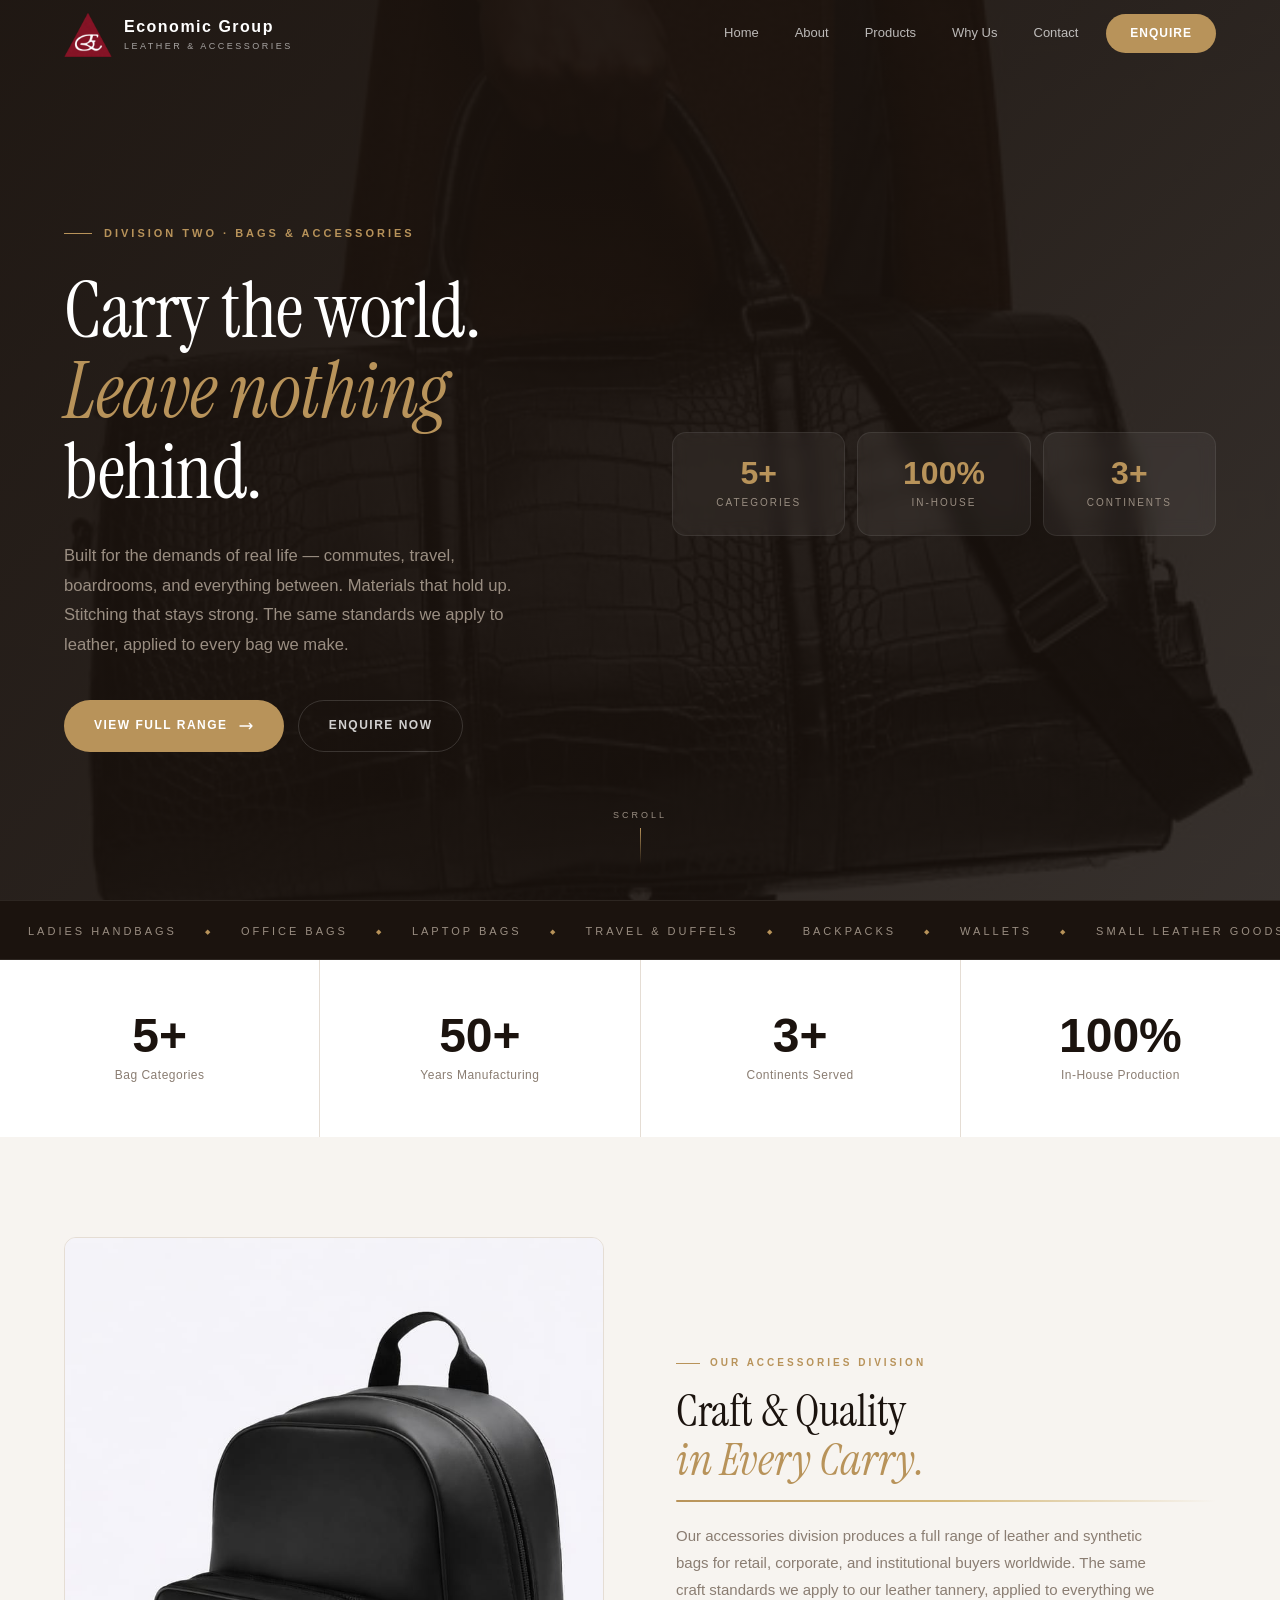
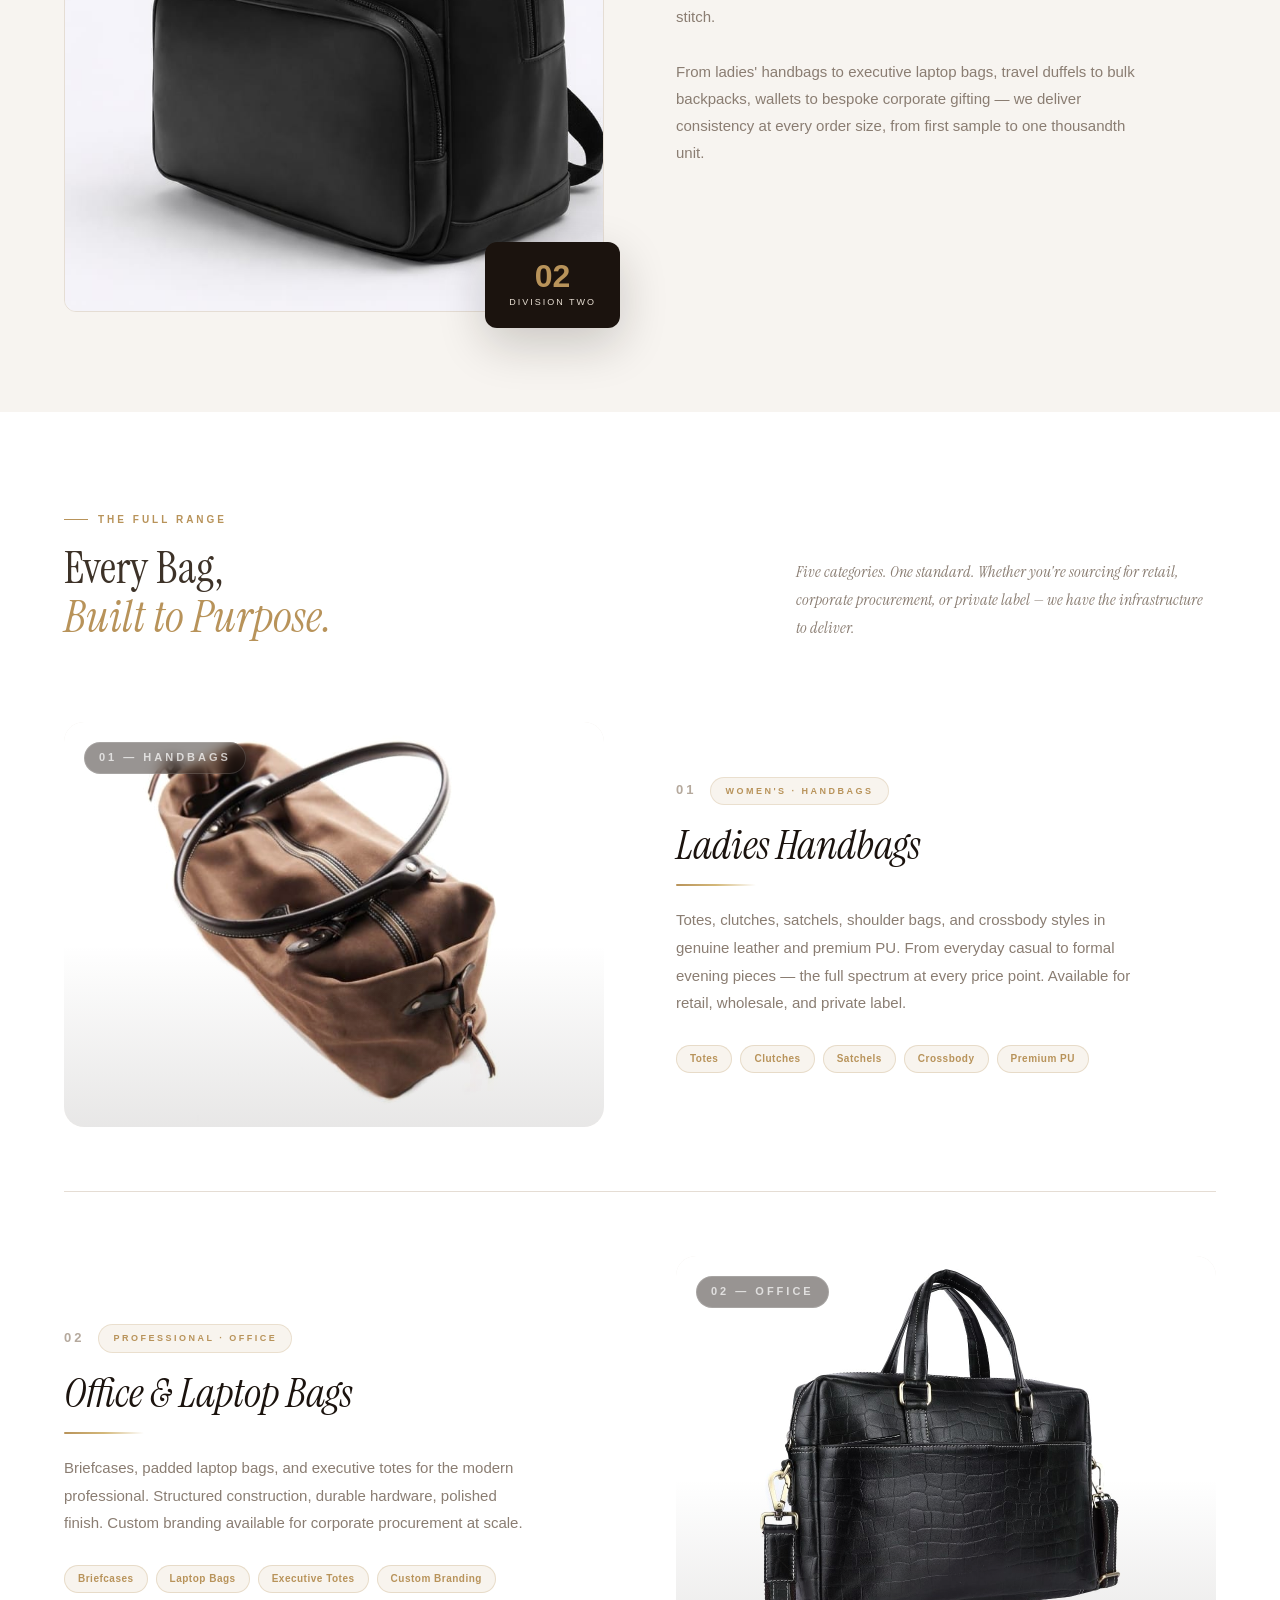
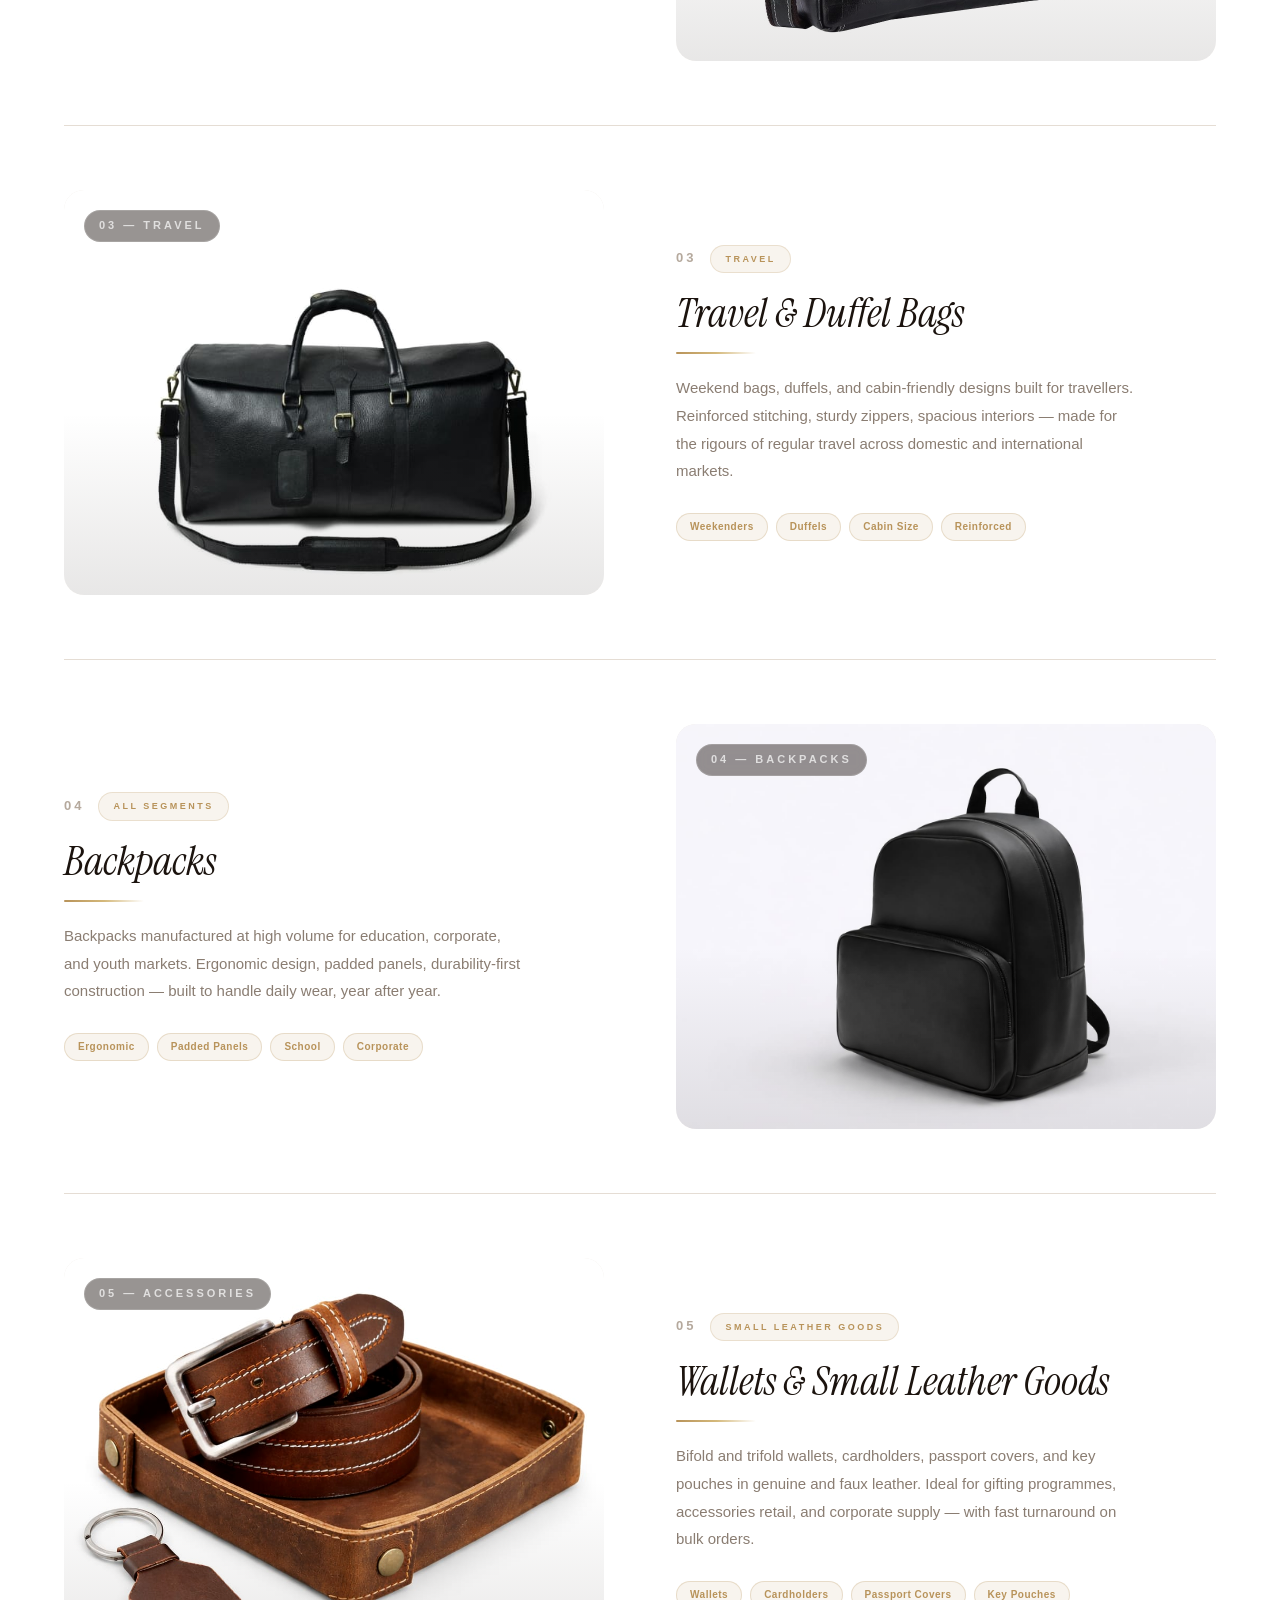
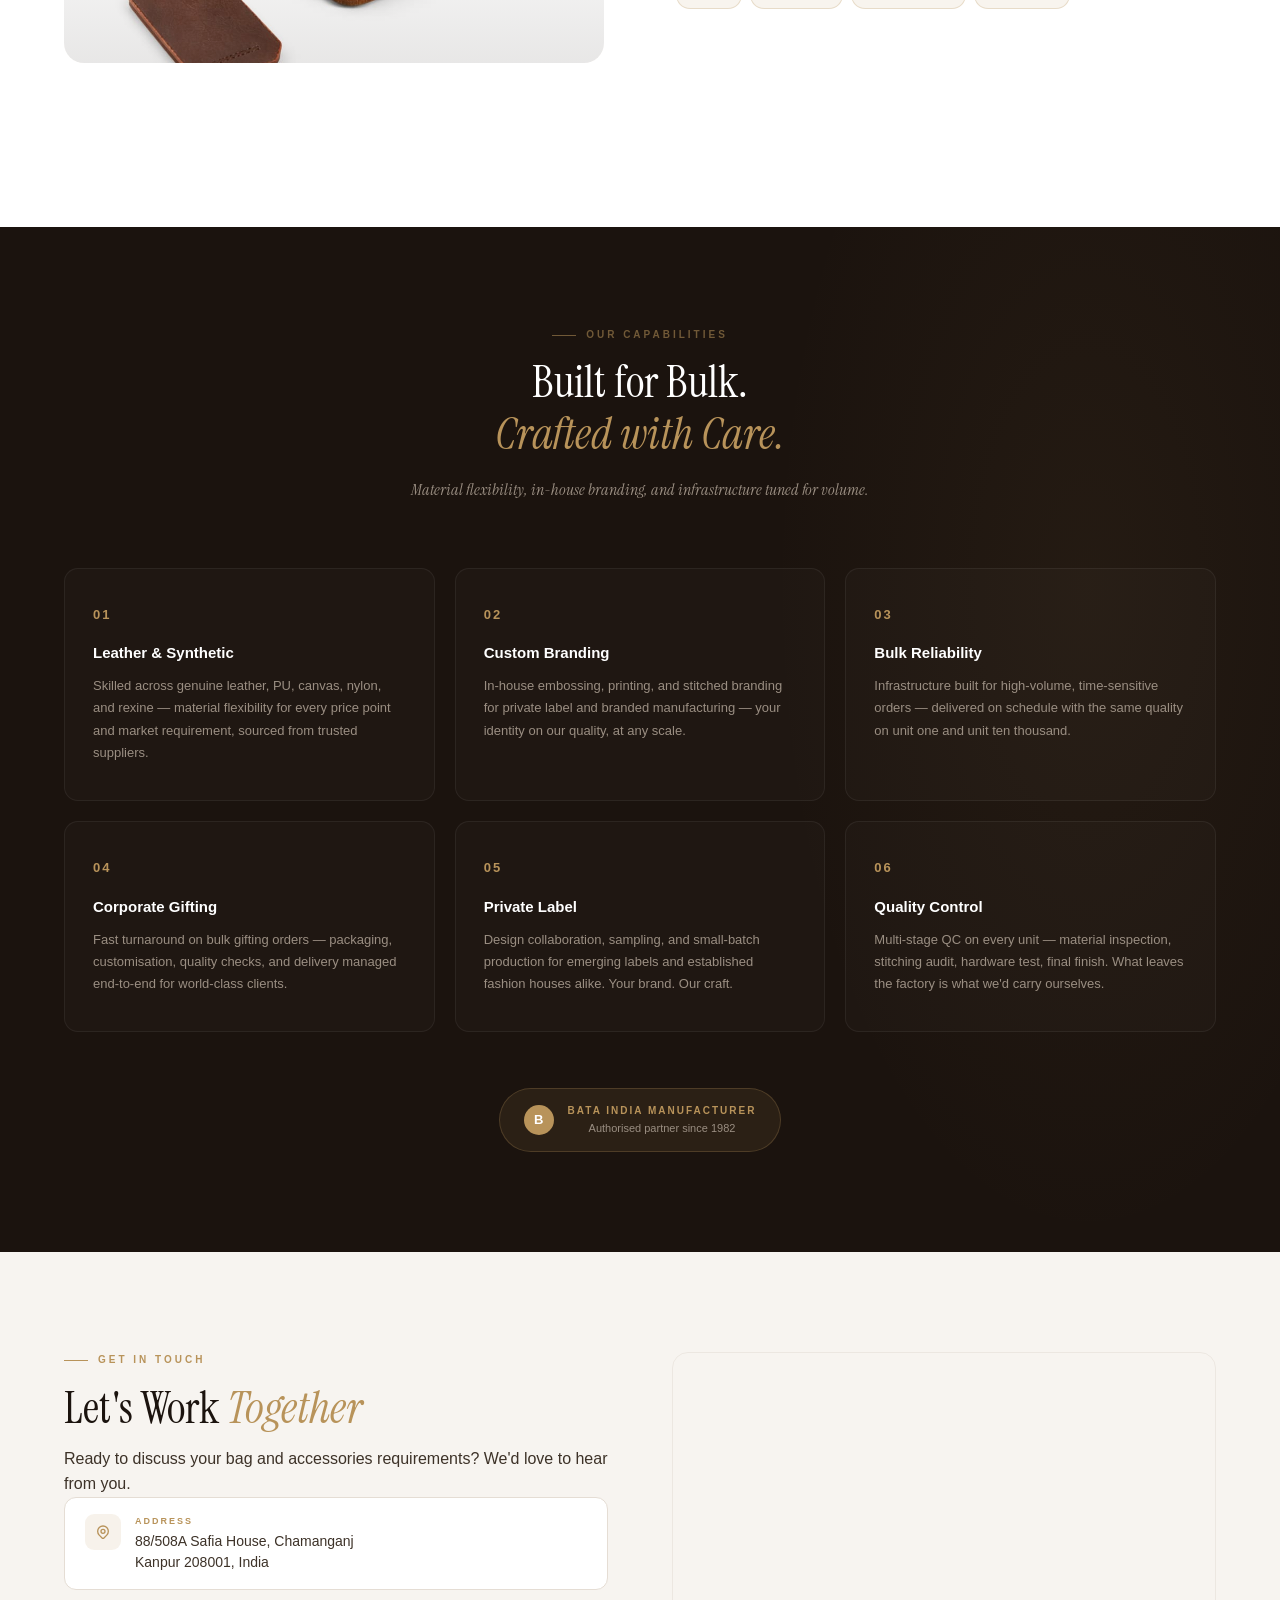
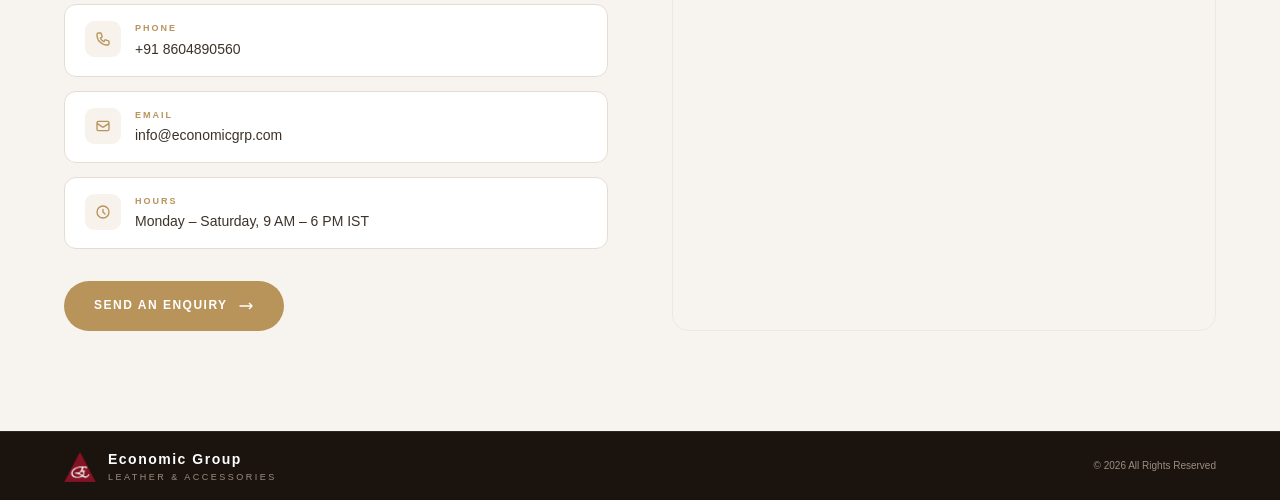
==== commit 840048b1: "Fix:: fixing content" ====
--- a/bags.html
+++ b/bags.html
@@ -172,7 +172,7 @@
 
       <div class="about-visual reveal">
         <img
-          src="v2/assets/images/ladies_handbag.jpeg"
+          src="v2/assets/images/backpack.jpeg"
           alt="Leather bag craftsmanship at Economic Group"
           class="about-img"
         />
--- a/v2/assets/css/style.css
+++ b/v2/assets/css/style.css
@@ -97,6 +97,16 @@
   backdrop-filter: blur(20px) saturate(180%);
   border-bottom-color: var(--c-border);
 }
+/* Keep navbar dark while mobile menu is open */
+#navbar.menu-open,
+#navbar.menu-open.scrolled {
+  background: #1B130E !important;
+  backdrop-filter: none;
+  border-bottom-color: rgba(255,255,255,0.08) !important;
+}
+#navbar.menu-open .logo-name { color: #fff; }
+#navbar.menu-open .logo-tag  { color: var(--c-on-dark-muted); }
+#navbar.menu-open .hamburger span { background: #fff; }
 
 .nav-inner {
   max-width: var(--max-w);
@@ -198,6 +208,7 @@
   transition: all 0.3s;
 }
 #navbar.scrolled .hamburger span { background: var(--c-dark); }
+.hamburger.open span                { background: #fff; }
 .hamburger.open span:nth-child(1) { transform: rotate(45deg) translate(5px, 5px); }
 .hamburger.open span:nth-child(2) { opacity: 0; }
 .hamburger.open span:nth-child(3) { transform: rotate(-45deg) translate(5px, -5px); }
@@ -208,8 +219,7 @@
   position: fixed;
   top: var(--nav-h);
   left: 0; right: 0; bottom: 0;
-  background: rgba(247,244,240,0.98);
-  backdrop-filter: blur(20px);
+  background: #1B130E;
   flex-direction: column;
   padding: 32px var(--pad);
   gap: 8px;
@@ -221,8 +231,8 @@
   font-size: 20px;
   font-weight: 500;
   padding: 16px 0;
-  border-bottom: 1px solid var(--c-border);
-  color: var(--c-dark);
+  border-bottom: 1px solid rgba(255,255,255,0.08);
+  color: var(--c-on-dark);
   border-radius: 0;
 }
 .mobile-menu .nav-link:hover { background: none; color: var(--c-accent); }
